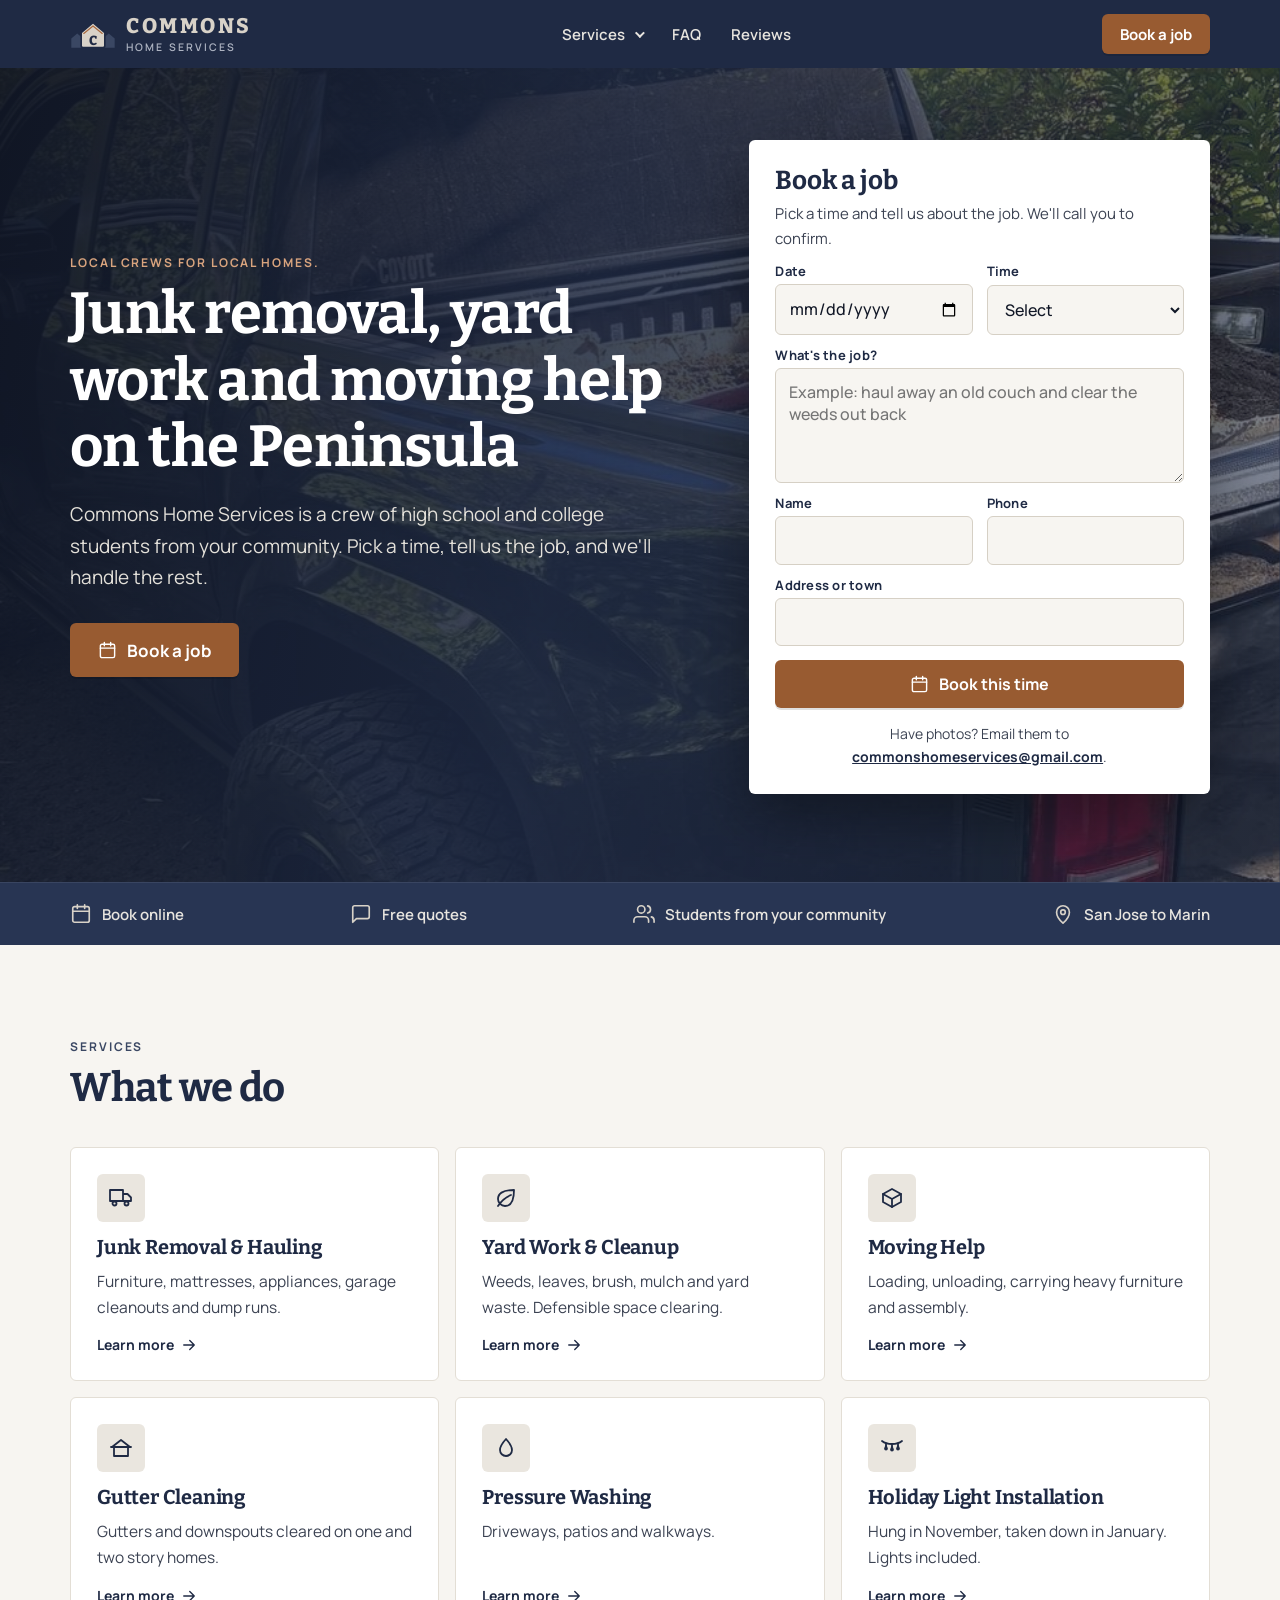
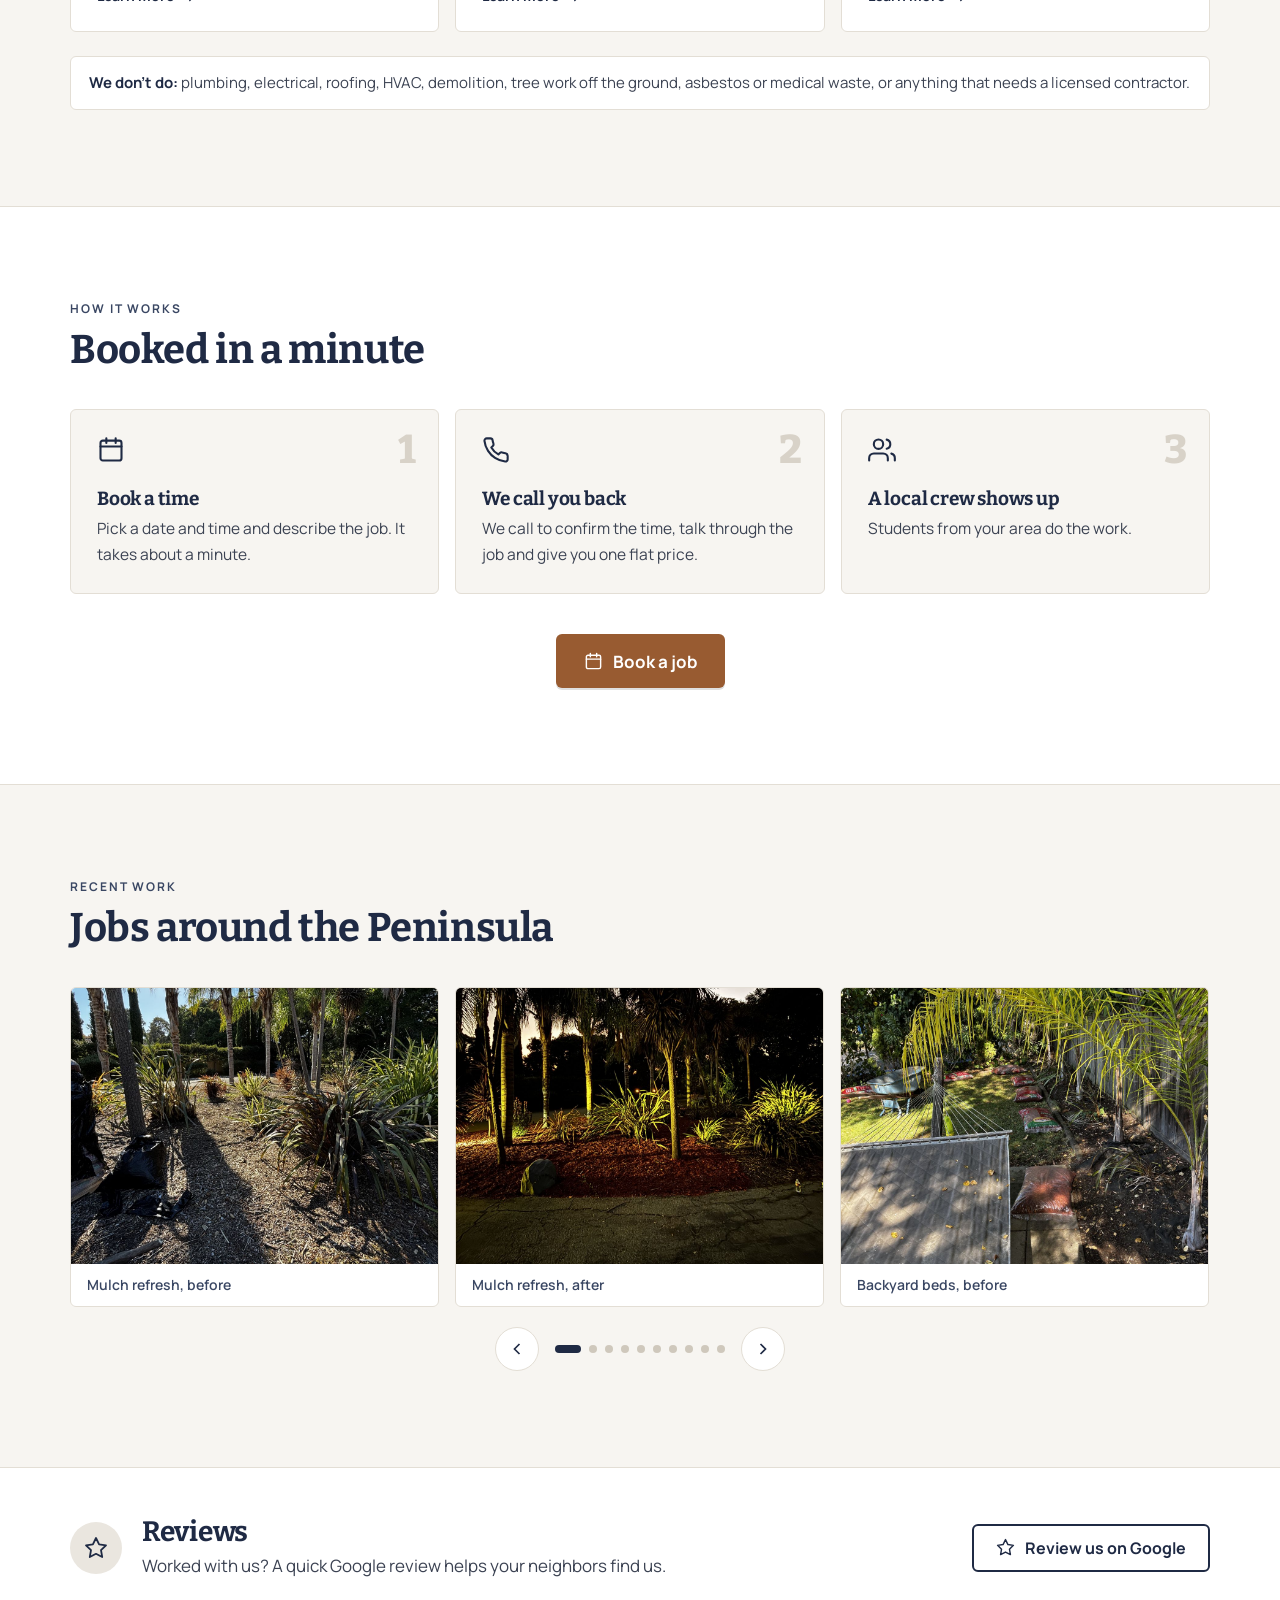
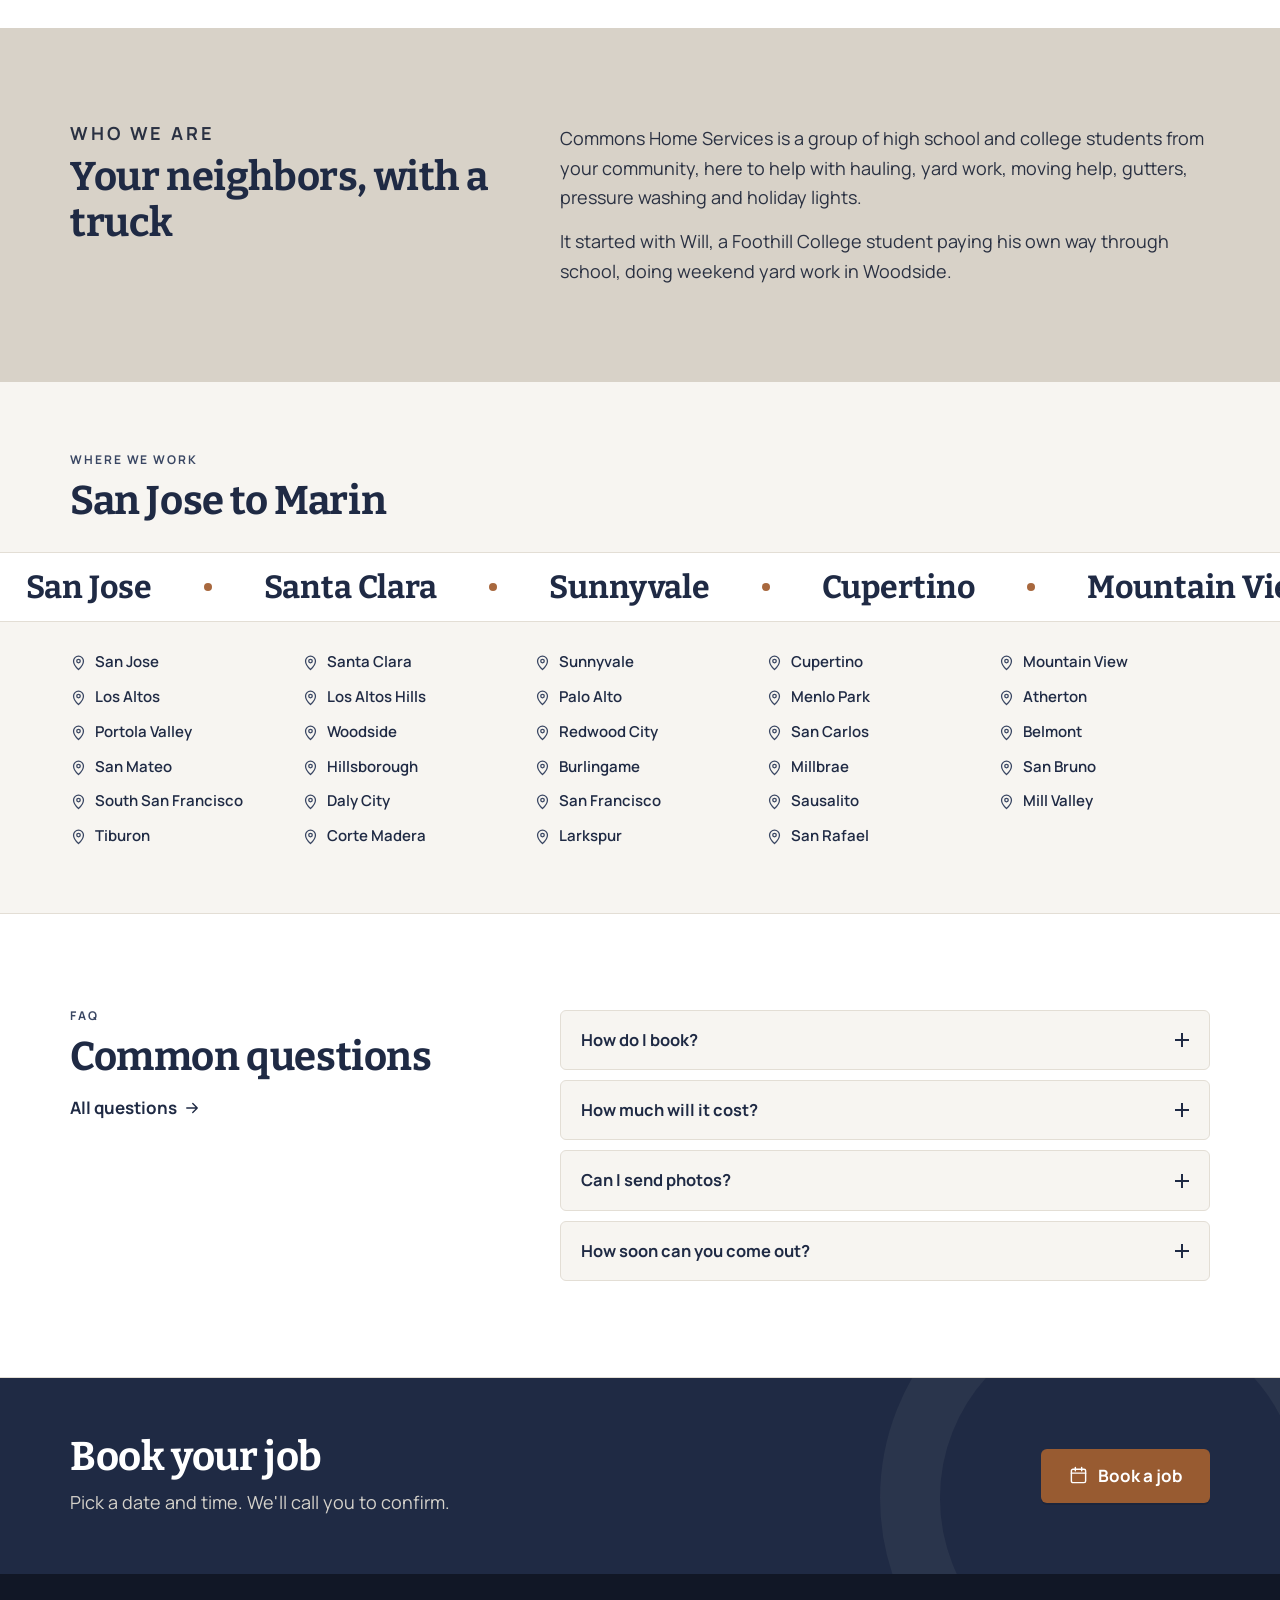
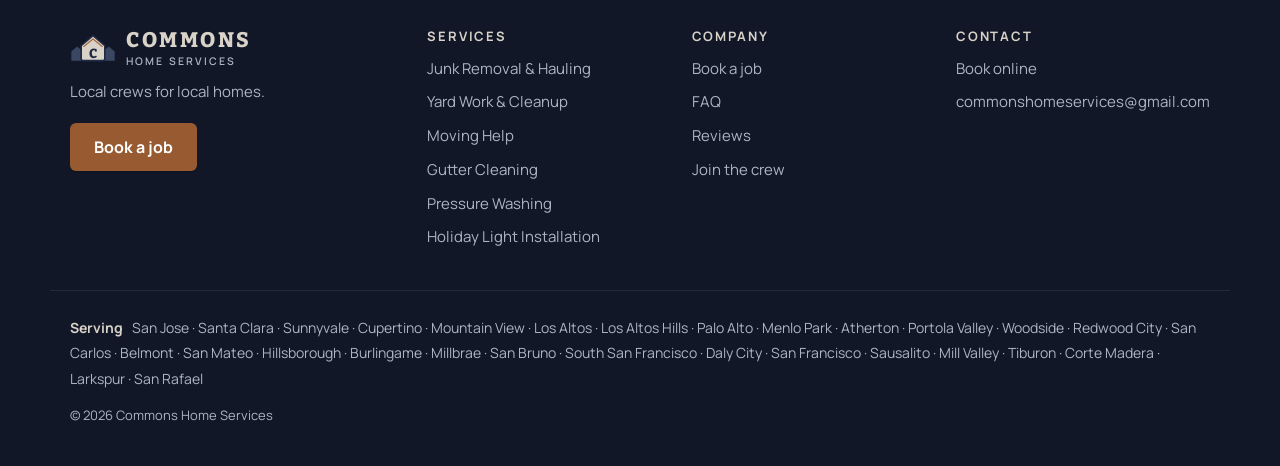
==== index.html @ 6ee78468 "Bookings record where the customer came from; ?src= remembered 30 days The Nextdoor ad links to ?src" ====
<!doctype html>
<html lang="en">
<head>
<meta charset="utf-8">
<meta name="viewport" content="width=device-width, initial-scale=1">
<title>Commons Home Services | Junk Removal, Yard Work &amp; Moving Help on the Peninsula</title>
<meta name="description" content="Book junk removal, hauling, yard cleanup, moving help, gutter cleaning, pressure washing and holiday lights from San Jose to Marin. Local student crews. Free quotes.">
<link rel="canonical" href="https://commonshomeservices.com/">
<link rel="icon" href="favicon.svg" type="image/svg+xml">
<meta property="og:type" content="website">
<meta property="og:title" content="Commons Home Services | Junk Removal, Yard Work &amp; Moving Help on the Peninsula">
<meta property="og:description" content="Book junk removal, hauling, yard cleanup, moving help, gutter cleaning, pressure washing and holiday lights from San Jose to Marin. Local student crews. Free quotes.">
<meta property="og:image" content="https://commonshomeservices.com/img/og.jpg">
<meta property="og:url" content="https://commonshomeservices.com/">
<meta name="theme-color" content="#1F2A44">
<link rel="preconnect" href="https://fonts.googleapis.com">
<link rel="preconnect" href="https://fonts.gstatic.com" crossorigin>
<link rel="stylesheet" href="https://fonts.googleapis.com/css2?family=Bitter:wght@700;800&family=Manrope:wght@400;500;600;700&display=swap">
<link rel="stylesheet" href="styles.css?v=645c456b">
<script>document.documentElement.classList.add('js');window.COMMONS={"web3forms_key": "7eeca234-f80f-404b-94c5-455190755da7", "booking_hours": [8, 18], "email": "commonshomeservices@gmail.com"};</script>
<script src="site.js?v=6d93ba79" defer></script>
<script type="application/ld+json">{"@context": "https://schema.org", "@type": "HomeAndConstructionBusiness", "name": "Commons Home Services", "slogan": "Local crews for local homes.", "url": "https://commonshomeservices.com/", "image": "https://commonshomeservices.com/img/og.jpg", "email": "commonshomeservices@gmail.com", "areaServed": ["San Jose, CA", "Santa Clara, CA", "Sunnyvale, CA", "Cupertino, CA", "Mountain View, CA", "Los Altos, CA", "Los Altos Hills, CA", "Palo Alto, CA", "Menlo Park, CA", "Atherton, CA", "Portola Valley, CA", "Woodside, CA", "Redwood City, CA", "San Carlos, CA", "Belmont, CA", "San Mateo, CA", "Hillsborough, CA", "Burlingame, CA", "Millbrae, CA", "San Bruno, CA", "South San Francisco, CA", "Daly City, CA", "San Francisco, CA", "Sausalito, CA", "Mill Valley, CA", "Tiburon, CA", "Corte Madera, CA", "Larkspur, CA", "San Rafael, CA"], "hasOfferCatalog": {"@type": "OfferCatalog", "name": "Services", "itemListElement": [{"@type": "Offer", "itemOffered": {"@type": "Service", "name": "Junk Removal & Hauling", "url": "https://commonshomeservices.com/junk-removal.html"}}, {"@type": "Offer", "itemOffered": {"@type": "Service", "name": "Yard Work & Cleanup", "url": "https://commonshomeservices.com/yard-work.html"}}, {"@type": "Offer", "itemOffered": {"@type": "Service", "name": "Moving Help", "url": "https://commonshomeservices.com/moving-help.html"}}, {"@type": "Offer", "itemOffered": {"@type": "Service", "name": "Gutter Cleaning", "url": "https://commonshomeservices.com/gutter-cleaning.html"}}, {"@type": "Offer", "itemOffered": {"@type": "Service", "name": "Pressure Washing", "url": "https://commonshomeservices.com/pressure-washing.html"}}, {"@type": "Offer", "itemOffered": {"@type": "Service", "name": "Holiday Light Installation", "url": "https://commonshomeservices.com/holiday-lights.html"}}]}}</script>
</head>
<body>
<a class="skip" href="#main">Skip to content</a>
<header class="site-header">
  <div class="wrap bar">
    <a class="brand" href="index.html" aria-label="Commons Home Services, home"><svg class="logo-mark" viewBox="0 0 140 100" aria-hidden="true"><path d="M4 90 L4 62 L22 47 L40 62 L40 90 Z M100 90 L100 62 L118 47 L136 62 L136 90 Z" fill="#3A4763"/><path d="M34 44 L70 14 L106 44 L106 84 Q106 90 100 90 L40 90 Q34 90 34 84 Z" fill="#D8D2C8" stroke="#1F2A44" stroke-width="5" stroke-linejoin="round"/><path d="M42 47 L70 24 L98 47" fill="none" stroke="#A8683E" stroke-width="3.5" stroke-linejoin="round" stroke-linecap="round"/><text x="70" y="83" text-anchor="middle" font-family="Bitter,Georgia,serif" font-weight="800" font-size="40" fill="#1F2A44">C</text></svg><span class="brand-text"><b>COMMONS</b><small>Home Services</small></span></a>
    <nav class="nav" id="nav" aria-label="Main">
      <div class="nav-drop">
        <button class="nav-link" aria-expanded="false" aria-controls="svc-menu">Services <span class="caret"></span></button>
        <div class="drop-menu" id="svc-menu"><a href="junk-removal.html"><svg class="ico" viewBox="0 0 24 24" fill="none" stroke="currentColor" stroke-width="1.8" stroke-linecap="round" stroke-linejoin="round" aria-hidden="true"><path d="M1 4h13v11H1zM14 8h4.5L22 11.5V15h-8z"/><circle cx="5.5" cy="17.5" r="2"/><circle cx="17.5" cy="17.5" r="2"/></svg>Junk Removal &amp; Hauling</a><a href="yard-work.html"><svg class="ico" viewBox="0 0 24 24" fill="none" stroke="currentColor" stroke-width="1.8" stroke-linecap="round" stroke-linejoin="round" aria-hidden="true"><path d="M11 20A7 7 0 0 1 4 13c0-5 4-9 16-9 0 12-4 16-9 16z"/><path d="M4 20c4-6 8-9 13-11"/></svg>Yard Work &amp; Cleanup</a><a href="moving-help.html"><svg class="ico" viewBox="0 0 24 24" fill="none" stroke="currentColor" stroke-width="1.8" stroke-linecap="round" stroke-linejoin="round" aria-hidden="true"><path d="M21 8 12 3 3 8v8l9 5 9-5z"/><path d="m3 8 9 5 9-5M12 13v8"/></svg>Moving Help</a><a href="gutter-cleaning.html"><svg class="ico" viewBox="0 0 24 24" fill="none" stroke="currentColor" stroke-width="1.8" stroke-linecap="round" stroke-linejoin="round" aria-hidden="true"><path d="M3 11 12 4l9 7"/><path d="M5 10v10h14V10"/><path d="M2 11h20"/></svg>Gutter Cleaning</a><a href="pressure-washing.html"><svg class="ico" viewBox="0 0 24 24" fill="none" stroke="currentColor" stroke-width="1.8" stroke-linecap="round" stroke-linejoin="round" aria-hidden="true"><path d="M12 3s6 6.5 6 11a6 6 0 0 1-12 0c0-4.5 6-11 6-11z"/></svg>Pressure Washing</a><a href="holiday-lights.html"><svg class="ico" viewBox="0 0 24 24" fill="none" stroke="currentColor" stroke-width="1.8" stroke-linecap="round" stroke-linejoin="round" aria-hidden="true"><path d="M2 5c5 4 15 4 20 0"/><path d="M6 7.5v2.5M12 8.5v2.5M18 7.5v2.5"/><path d="M5 12.5a1 1 0 0 0 2 0l-1-2.5zM11 13.5a1 1 0 0 0 2 0l-1-2.5zM17 12.5a1 1 0 0 0 2 0l-1-2.5z"/></svg>Holiday Light Installation</a></div>
      </div>
      <a class="nav-link" href="faq.html">FAQ</a>
      <a class="nav-link" href="#reviews">Reviews</a>
    </nav>
    <div class="bar-actions">
      <a class="btn btn-primary btn-sm" href="#book">Book a job</a>
      <button class="menu-btn" aria-label="Menu" aria-expanded="false" aria-controls="nav"><svg class="ico" viewBox="0 0 24 24" fill="none" stroke="currentColor" stroke-width="1.8" stroke-linecap="round" stroke-linejoin="round" aria-hidden="true"><path d="M3 6h18M3 12h18M3 18h18"/></svg></button>
    </div>
  </div>
</header>
<main id="main">

<section class="hero">
  <div class="hero-bg" aria-hidden="true"><img src="img/truck-hauling.jpg" alt="" class="on"><img src="img/yard-after-2.jpg" alt="" class=""><img src="img/furniture-pickup.jpg" alt="" class=""></div>
  <div class="wrap hero-grid">
    <div class="hero-copy">
      <p class="eyebrow">Local crews for local homes.</p>
      <h1>Junk removal, yard work and moving help on the Peninsula</h1>
      <p class="lede">Commons Home Services is a crew of high school and college students from your community. Pick a time, tell us the job, and we'll handle the rest.</p>
      <div class="hero-actions">
        <a class="btn btn-primary btn-lg" href="#book"><svg class="ico" viewBox="0 0 24 24" fill="none" stroke="currentColor" stroke-width="1.8" stroke-linecap="round" stroke-linejoin="round" aria-hidden="true"><rect x="3" y="4" width="18" height="17" rx="2"/><path d="M3 9h18M8 2v4M16 2v4"/></svg>Book a job</a>
      </div>
    </div>
    <div class="hero-form" id="book"><form class="form-card book-form" novalidate>
  <div class="form-head"><h2>Book a job</h2><p>Pick a time and tell us about the job. We'll call you to confirm.</p></div>
  <input type="hidden" name="service" value="">
  <input type="checkbox" name="botcheck" class="hp" tabindex="-1" autocomplete="off" aria-hidden="true">
  <div class="row two">
    <label><span>Date</span><input type="date" name="date" required></label>
    <label><span>Time</span><select name="time" required><option value="">Select</option></select></label>
  </div>
  <label><span>What's the job?</span><textarea name="job" rows="4" required placeholder="Example: haul away an old couch and clear the weeds out back"></textarea></label>
  <div class="row two">
    <label><span>Name</span><input name="name" autocomplete="name" required></label>
    <label><span>Phone</span><input type="tel" name="phone" autocomplete="tel" inputmode="tel" required></label>
  </div>
  <label><span>Address or town</span><input name="address" autocomplete="street-address" required></label>
  <button class="btn btn-primary btn-block" type="submit"><svg class="ico" viewBox="0 0 24 24" fill="none" stroke="currentColor" stroke-width="1.8" stroke-linecap="round" stroke-linejoin="round" aria-hidden="true"><rect x="3" y="4" width="18" height="17" rx="2"/><path d="M3 9h18M8 2v4M16 2v4"/></svg>Book this time</button>
  <p class="form-note">Have photos? Email them to <a href="mailto:commonshomeservices@gmail.com">commonshomeservices@gmail.com</a>.</p>
  <div class="form-status" role="status" aria-live="polite"></div>
</form></div>
  </div>
</section>
<section class="trust"><ul class="wrap trust-list"><li><svg class="ico" viewBox="0 0 24 24" fill="none" stroke="currentColor" stroke-width="1.8" stroke-linecap="round" stroke-linejoin="round" aria-hidden="true"><rect x="3" y="4" width="18" height="17" rx="2"/><path d="M3 9h18M8 2v4M16 2v4"/></svg><span>Book online</span></li><li><svg class="ico" viewBox="0 0 24 24" fill="none" stroke="currentColor" stroke-width="1.8" stroke-linecap="round" stroke-linejoin="round" aria-hidden="true"><path d="M21 15a2 2 0 0 1-2 2H7l-4 4V5a2 2 0 0 1 2-2h14a2 2 0 0 1 2 2z"/></svg><span>Free quotes</span></li><li><svg class="ico" viewBox="0 0 24 24" fill="none" stroke="currentColor" stroke-width="1.8" stroke-linecap="round" stroke-linejoin="round" aria-hidden="true"><path d="M17 21v-2a4 4 0 0 0-4-4H5a4 4 0 0 0-4 4v2"/><circle cx="9" cy="7" r="4"/><path d="M23 21v-2a4 4 0 0 0-3-3.9M16 3.1a4 4 0 0 1 0 7.8"/></svg><span>Students from your community</span></li><li><svg class="ico" viewBox="0 0 24 24" fill="none" stroke="currentColor" stroke-width="1.8" stroke-linecap="round" stroke-linejoin="round" aria-hidden="true"><path d="M12 22s7-6.2 7-12a7 7 0 0 0-14 0c0 5.8 7 12 7 12z"/><circle cx="12" cy="10" r="2.5"/></svg><span>San Jose to Marin</span></li></ul></section>

<section class="sec">
  <div class="wrap">
    <div class="sec-head reveal"><p class="eyebrow">Services</p><h2>What we do</h2></div>
    <div class="svc-grid"><a class="svc-card reveal" href="junk-removal.html">
      <span class="svc-ico"><svg class="ico" viewBox="0 0 24 24" fill="none" stroke="currentColor" stroke-width="1.8" stroke-linecap="round" stroke-linejoin="round" aria-hidden="true"><path d="M1 4h13v11H1zM14 8h4.5L22 11.5V15h-8z"/><circle cx="5.5" cy="17.5" r="2"/><circle cx="17.5" cy="17.5" r="2"/></svg></span><h3>Junk Removal &amp; Hauling</h3><p>Furniture, mattresses, appliances, garage cleanouts and dump runs.</p>
      <span class="more">Learn more <svg class="arr" viewBox="0 0 24 24" fill="none" stroke="currentColor" stroke-width="1.8" stroke-linecap="round" stroke-linejoin="round" aria-hidden="true"><path d="M5 12h14M13 6l6 6-6 6"/></svg></span></a><a class="svc-card reveal" href="yard-work.html">
      <span class="svc-ico"><svg class="ico" viewBox="0 0 24 24" fill="none" stroke="currentColor" stroke-width="1.8" stroke-linecap="round" stroke-linejoin="round" aria-hidden="true"><path d="M11 20A7 7 0 0 1 4 13c0-5 4-9 16-9 0 12-4 16-9 16z"/><path d="M4 20c4-6 8-9 13-11"/></svg></span><h3>Yard Work &amp; Cleanup</h3><p>Weeds, leaves, brush, mulch and yard waste. Defensible space clearing.</p>
      <span class="more">Learn more <svg class="arr" viewBox="0 0 24 24" fill="none" stroke="currentColor" stroke-width="1.8" stroke-linecap="round" stroke-linejoin="round" aria-hidden="true"><path d="M5 12h14M13 6l6 6-6 6"/></svg></span></a><a class="svc-card reveal" href="moving-help.html">
      <span class="svc-ico"><svg class="ico" viewBox="0 0 24 24" fill="none" stroke="currentColor" stroke-width="1.8" stroke-linecap="round" stroke-linejoin="round" aria-hidden="true"><path d="M21 8 12 3 3 8v8l9 5 9-5z"/><path d="m3 8 9 5 9-5M12 13v8"/></svg></span><h3>Moving Help</h3><p>Loading, unloading, carrying heavy furniture and assembly.</p>
      <span class="more">Learn more <svg class="arr" viewBox="0 0 24 24" fill="none" stroke="currentColor" stroke-width="1.8" stroke-linecap="round" stroke-linejoin="round" aria-hidden="true"><path d="M5 12h14M13 6l6 6-6 6"/></svg></span></a><a class="svc-card reveal" href="gutter-cleaning.html">
      <span class="svc-ico"><svg class="ico" viewBox="0 0 24 24" fill="none" stroke="currentColor" stroke-width="1.8" stroke-linecap="round" stroke-linejoin="round" aria-hidden="true"><path d="M3 11 12 4l9 7"/><path d="M5 10v10h14V10"/><path d="M2 11h20"/></svg></span><h3>Gutter Cleaning</h3><p>Gutters and downspouts cleared on one and two story homes.</p>
      <span class="more">Learn more <svg class="arr" viewBox="0 0 24 24" fill="none" stroke="currentColor" stroke-width="1.8" stroke-linecap="round" stroke-linejoin="round" aria-hidden="true"><path d="M5 12h14M13 6l6 6-6 6"/></svg></span></a><a class="svc-card reveal" href="pressure-washing.html">
      <span class="svc-ico"><svg class="ico" viewBox="0 0 24 24" fill="none" stroke="currentColor" stroke-width="1.8" stroke-linecap="round" stroke-linejoin="round" aria-hidden="true"><path d="M12 3s6 6.5 6 11a6 6 0 0 1-12 0c0-4.5 6-11 6-11z"/></svg></span><h3>Pressure Washing</h3><p>Driveways, patios and walkways.</p>
      <span class="more">Learn more <svg class="arr" viewBox="0 0 24 24" fill="none" stroke="currentColor" stroke-width="1.8" stroke-linecap="round" stroke-linejoin="round" aria-hidden="true"><path d="M5 12h14M13 6l6 6-6 6"/></svg></span></a><a class="svc-card reveal" href="holiday-lights.html">
      <span class="svc-ico"><svg class="ico" viewBox="0 0 24 24" fill="none" stroke="currentColor" stroke-width="1.8" stroke-linecap="round" stroke-linejoin="round" aria-hidden="true"><path d="M2 5c5 4 15 4 20 0"/><path d="M6 7.5v2.5M12 8.5v2.5M18 7.5v2.5"/><path d="M5 12.5a1 1 0 0 0 2 0l-1-2.5zM11 13.5a1 1 0 0 0 2 0l-1-2.5zM17 12.5a1 1 0 0 0 2 0l-1-2.5z"/></svg></span><h3>Holiday Light Installation</h3><p>Hung in November, taken down in January. Lights included.</p>
      <span class="more">Learn more <svg class="arr" viewBox="0 0 24 24" fill="none" stroke="currentColor" stroke-width="1.8" stroke-linecap="round" stroke-linejoin="round" aria-hidden="true"><path d="M5 12h14M13 6l6 6-6 6"/></svg></span></a></div>
    <p class="dont-line reveal"><strong>We don't do:</strong> plumbing, electrical, roofing, HVAC, demolition, tree work off the ground, asbestos or medical waste, or anything that needs a licensed contractor.</p>
  </div>
</section>

<section class="sec sec-alt">
  <div class="wrap">
    <div class="sec-head reveal"><p class="eyebrow">How it works</p><h2>Booked in a minute</h2></div>
    <ol class="steps"><li class="reveal"><svg class="ico" viewBox="0 0 24 24" fill="none" stroke="currentColor" stroke-width="1.8" stroke-linecap="round" stroke-linejoin="round" aria-hidden="true"><rect x="3" y="4" width="18" height="17" rx="2"/><path d="M3 9h18M8 2v4M16 2v4"/></svg><span class="step-n">1</span><h3>Book a time</h3><p>Pick a date and time and describe the job. It takes about a minute.</p></li><li class="reveal"><svg class="ico" viewBox="0 0 24 24" fill="none" stroke="currentColor" stroke-width="1.8" stroke-linecap="round" stroke-linejoin="round" aria-hidden="true"><path d="M22 16.9v3a2 2 0 0 1-2.2 2 19.8 19.8 0 0 1-8.6-3.1 19.5 19.5 0 0 1-6-6A19.8 19.8 0 0 1 2.1 4.2 2 2 0 0 1 4.1 2h3a2 2 0 0 1 2 1.7c.1.9.4 1.8.7 2.7a2 2 0 0 1-.5 2.1L8 9.8a16 16 0 0 0 6 6l1.3-1.3a2 2 0 0 1 2.1-.4c.9.3 1.8.6 2.7.7a2 2 0 0 1 1.7 2z"/></svg><span class="step-n">2</span><h3>We call you back</h3><p>We call to confirm the time, talk through the job and give you one flat price.</p></li><li class="reveal"><svg class="ico" viewBox="0 0 24 24" fill="none" stroke="currentColor" stroke-width="1.8" stroke-linecap="round" stroke-linejoin="round" aria-hidden="true"><path d="M17 21v-2a4 4 0 0 0-4-4H5a4 4 0 0 0-4 4v2"/><circle cx="9" cy="7" r="4"/><path d="M23 21v-2a4 4 0 0 0-3-3.9M16 3.1a4 4 0 0 1 0 7.8"/></svg><span class="step-n">3</span><h3>A local crew shows up</h3><p>Students from your area do the work.</p></li></ol>
    <div class="center reveal"><a class="btn btn-primary btn-lg" href="#book"><svg class="ico" viewBox="0 0 24 24" fill="none" stroke="currentColor" stroke-width="1.8" stroke-linecap="round" stroke-linejoin="round" aria-hidden="true"><rect x="3" y="4" width="18" height="17" rx="2"/><path d="M3 9h18M8 2v4M16 2v4"/></svg>Book a job</a></div>
  </div>
</section>

<section class="sec">
  <div class="wrap">
    <div class="sec-head reveal"><p class="eyebrow">Recent work</p><h2>Jobs around the Peninsula</h2></div>
    <div class="carousel reveal" data-count="10" aria-roledescription="carousel" aria-label="Recent work">
  <div class="track" tabindex="0"><figure class="slide"><img src="img/mulch-front-before.jpg" alt="Palm tree beds covered in old, faded mulch" loading="lazy" width="1200" height="628"><figcaption>Mulch refresh, before</figcaption></figure><figure class="slide"><img src="img/mulch-front-dusk.jpg" alt="The same palm beds under fresh red mulch at dusk" loading="lazy" width="1200" height="628"><figcaption>Mulch refresh, after</figcaption></figure><figure class="slide"><img src="img/mulch-back-before.jpg" alt="Bare soil bed along a backyard fence with mulch bags laid out" loading="lazy" width="1200" height="628"><figcaption>Backyard beds, before</figcaption></figure><figure class="slide"><img src="img/mulch-back-after.jpg" alt="Backyard bed along the fence covered in fresh red mulch" loading="lazy" width="1200" height="628"><figcaption>Backyard beds, after</figcaption></figure><figure class="slide"><img src="img/mulch-back-finished.jpg" alt="Finished backyard with lawn, hammock and mulched beds" loading="lazy" width="1200" height="628"><figcaption>Backyard, finished</figcaption></figure><figure class="slide"><img src="img/yard-before.jpg" alt="Overgrown backyard with dry grass and brush" loading="lazy" width="1200" height="628"><figcaption>Yard cleanup, before</figcaption></figure><figure class="slide"><img src="img/yard-after.jpg" alt="Same backyard cleared to bare soil" loading="lazy" width="1200" height="628"><figcaption>Yard cleanup, after</figcaption></figure><figure class="slide"><img src="img/truck-hauling.jpg" alt="Pickup truck bed full of hauled dirt" loading="lazy" width="1200" height="628"><figcaption>A full load, hauled away</figcaption></figure><figure class="slide"><img src="img/yard-after-2.jpg" alt="Cleared yard under oak trees" loading="lazy" width="1200" height="628"><figcaption>Brush and weeds cleared</figcaption></figure><figure class="slide"><img src="img/furniture-pickup.jpg" alt="Wooden table and bench set out for pickup" loading="lazy" width="1200" height="628"><figcaption>Furniture pickup</figcaption></figure></div>
  <div class="car-ctrl">
    <button class="car-btn prev" aria-label="Previous photo"><svg viewBox="0 0 24 24" fill="none" stroke="currentColor" stroke-width="2" aria-hidden="true"><path d="M15 6l-6 6 6 6"/></svg></button>
    <div class="dots" aria-hidden="true"></div>
    <button class="car-btn next" aria-label="Next photo"><svg viewBox="0 0 24 24" fill="none" stroke="currentColor" stroke-width="2" aria-hidden="true"><path d="M9 6l6 6-6 6"/></svg></button>
  </div>
</div>
  </div>
</section>
<section class="reviews" id="reviews">
  <div class="wrap reviews-inner reveal">
    <div class="r-badge"><svg class="ico" viewBox="0 0 24 24" fill="none" stroke="currentColor" stroke-width="1.8" stroke-linecap="round" stroke-linejoin="round" aria-hidden="true"><path d="m12 2 3.1 6.3 6.9 1-5 4.9 1.2 6.8L12 17.8 5.8 21l1.2-6.8-5-4.9 6.9-1z"/></svg></div>
    <div><h2>Reviews</h2><p>Worked with us? A quick Google review helps your neighbors find us.</p></div>
    <a class="btn btn-outline" href="https://g.page/r/CZ6p-0AY-jDXEBM/review" target="_blank" rel="noopener"><svg class="ico" viewBox="0 0 24 24" fill="none" stroke="currentColor" stroke-width="1.8" stroke-linecap="round" stroke-linejoin="round" aria-hidden="true"><path d="m12 2 3.1 6.3 6.9 1-5 4.9 1.2 6.8L12 17.8 5.8 21l1.2-6.8-5-4.9 6.9-1z"/></svg>Review us on Google</a>
  </div>
</section>

<section class="sec about">
  <div class="wrap about-grid">
    <div class="reveal"><p class="eyebrow">Who we are</p><h2>Your neighbors, with a truck</h2></div>
    <div class="reveal">
      <p>Commons Home Services is a group of high school and college students from your community, here to help with hauling, yard work, moving help, gutters, pressure washing and holiday lights.</p>
      <p>It started with Will, a Foothill College student paying his own way through school, doing weekend yard work in Woodside.</p>
    </div>
  </div>
</section>

<section class="area">
  <div class="wrap sec-head reveal"><p class="eyebrow">Where we work</p><h2>San Jose to Marin</h2></div>
  <div class="marquee" aria-hidden="true"><div class="marquee-track"><span>San Jose</span><span>Santa Clara</span><span>Sunnyvale</span><span>Cupertino</span><span>Mountain View</span><span>Los Altos</span><span>Los Altos Hills</span><span>Palo Alto</span><span>Menlo Park</span><span>Atherton</span><span>Portola Valley</span><span>Woodside</span><span>Redwood City</span><span>San Carlos</span><span>Belmont</span><span>San Mateo</span><span>Hillsborough</span><span>Burlingame</span><span>Millbrae</span><span>San Bruno</span><span>South San Francisco</span><span>Daly City</span><span>San Francisco</span><span>Sausalito</span><span>Mill Valley</span><span>Tiburon</span><span>Corte Madera</span><span>Larkspur</span><span>San Rafael</span><span>San Jose</span><span>Santa Clara</span><span>Sunnyvale</span><span>Cupertino</span><span>Mountain View</span><span>Los Altos</span><span>Los Altos Hills</span><span>Palo Alto</span><span>Menlo Park</span><span>Atherton</span><span>Portola Valley</span><span>Woodside</span><span>Redwood City</span><span>San Carlos</span><span>Belmont</span><span>San Mateo</span><span>Hillsborough</span><span>Burlingame</span><span>Millbrae</span><span>San Bruno</span><span>South San Francisco</span><span>Daly City</span><span>San Francisco</span><span>Sausalito</span><span>Mill Valley</span><span>Tiburon</span><span>Corte Madera</span><span>Larkspur</span><span>San Rafael</span></div></div>
  <ul class="wrap town-list"><li><svg class="ico" viewBox="0 0 24 24" fill="none" stroke="currentColor" stroke-width="1.8" stroke-linecap="round" stroke-linejoin="round" aria-hidden="true"><path d="M12 22s7-6.2 7-12a7 7 0 0 0-14 0c0 5.8 7 12 7 12z"/><circle cx="12" cy="10" r="2.5"/></svg>San Jose</li><li><svg class="ico" viewBox="0 0 24 24" fill="none" stroke="currentColor" stroke-width="1.8" stroke-linecap="round" stroke-linejoin="round" aria-hidden="true"><path d="M12 22s7-6.2 7-12a7 7 0 0 0-14 0c0 5.8 7 12 7 12z"/><circle cx="12" cy="10" r="2.5"/></svg>Santa Clara</li><li><svg class="ico" viewBox="0 0 24 24" fill="none" stroke="currentColor" stroke-width="1.8" stroke-linecap="round" stroke-linejoin="round" aria-hidden="true"><path d="M12 22s7-6.2 7-12a7 7 0 0 0-14 0c0 5.8 7 12 7 12z"/><circle cx="12" cy="10" r="2.5"/></svg>Sunnyvale</li><li><svg class="ico" viewBox="0 0 24 24" fill="none" stroke="currentColor" stroke-width="1.8" stroke-linecap="round" stroke-linejoin="round" aria-hidden="true"><path d="M12 22s7-6.2 7-12a7 7 0 0 0-14 0c0 5.8 7 12 7 12z"/><circle cx="12" cy="10" r="2.5"/></svg>Cupertino</li><li><svg class="ico" viewBox="0 0 24 24" fill="none" stroke="currentColor" stroke-width="1.8" stroke-linecap="round" stroke-linejoin="round" aria-hidden="true"><path d="M12 22s7-6.2 7-12a7 7 0 0 0-14 0c0 5.8 7 12 7 12z"/><circle cx="12" cy="10" r="2.5"/></svg>Mountain View</li><li><svg class="ico" viewBox="0 0 24 24" fill="none" stroke="currentColor" stroke-width="1.8" stroke-linecap="round" stroke-linejoin="round" aria-hidden="true"><path d="M12 22s7-6.2 7-12a7 7 0 0 0-14 0c0 5.8 7 12 7 12z"/><circle cx="12" cy="10" r="2.5"/></svg>Los Altos</li><li><svg class="ico" viewBox="0 0 24 24" fill="none" stroke="currentColor" stroke-width="1.8" stroke-linecap="round" stroke-linejoin="round" aria-hidden="true"><path d="M12 22s7-6.2 7-12a7 7 0 0 0-14 0c0 5.8 7 12 7 12z"/><circle cx="12" cy="10" r="2.5"/></svg>Los Altos Hills</li><li><svg class="ico" viewBox="0 0 24 24" fill="none" stroke="currentColor" stroke-width="1.8" stroke-linecap="round" stroke-linejoin="round" aria-hidden="true"><path d="M12 22s7-6.2 7-12a7 7 0 0 0-14 0c0 5.8 7 12 7 12z"/><circle cx="12" cy="10" r="2.5"/></svg>Palo Alto</li><li><svg class="ico" viewBox="0 0 24 24" fill="none" stroke="currentColor" stroke-width="1.8" stroke-linecap="round" stroke-linejoin="round" aria-hidden="true"><path d="M12 22s7-6.2 7-12a7 7 0 0 0-14 0c0 5.8 7 12 7 12z"/><circle cx="12" cy="10" r="2.5"/></svg>Menlo Park</li><li><svg class="ico" viewBox="0 0 24 24" fill="none" stroke="currentColor" stroke-width="1.8" stroke-linecap="round" stroke-linejoin="round" aria-hidden="true"><path d="M12 22s7-6.2 7-12a7 7 0 0 0-14 0c0 5.8 7 12 7 12z"/><circle cx="12" cy="10" r="2.5"/></svg>Atherton</li><li><svg class="ico" viewBox="0 0 24 24" fill="none" stroke="currentColor" stroke-width="1.8" stroke-linecap="round" stroke-linejoin="round" aria-hidden="true"><path d="M12 22s7-6.2 7-12a7 7 0 0 0-14 0c0 5.8 7 12 7 12z"/><circle cx="12" cy="10" r="2.5"/></svg>Portola Valley</li><li><svg class="ico" viewBox="0 0 24 24" fill="none" stroke="currentColor" stroke-width="1.8" stroke-linecap="round" stroke-linejoin="round" aria-hidden="true"><path d="M12 22s7-6.2 7-12a7 7 0 0 0-14 0c0 5.8 7 12 7 12z"/><circle cx="12" cy="10" r="2.5"/></svg>Woodside</li><li><svg class="ico" viewBox="0 0 24 24" fill="none" stroke="currentColor" stroke-width="1.8" stroke-linecap="round" stroke-linejoin="round" aria-hidden="true"><path d="M12 22s7-6.2 7-12a7 7 0 0 0-14 0c0 5.8 7 12 7 12z"/><circle cx="12" cy="10" r="2.5"/></svg>Redwood City</li><li><svg class="ico" viewBox="0 0 24 24" fill="none" stroke="currentColor" stroke-width="1.8" stroke-linecap="round" stroke-linejoin="round" aria-hidden="true"><path d="M12 22s7-6.2 7-12a7 7 0 0 0-14 0c0 5.8 7 12 7 12z"/><circle cx="12" cy="10" r="2.5"/></svg>San Carlos</li><li><svg class="ico" viewBox="0 0 24 24" fill="none" stroke="currentColor" stroke-width="1.8" stroke-linecap="round" stroke-linejoin="round" aria-hidden="true"><path d="M12 22s7-6.2 7-12a7 7 0 0 0-14 0c0 5.8 7 12 7 12z"/><circle cx="12" cy="10" r="2.5"/></svg>Belmont</li><li><svg class="ico" viewBox="0 0 24 24" fill="none" stroke="currentColor" stroke-width="1.8" stroke-linecap="round" stroke-linejoin="round" aria-hidden="true"><path d="M12 22s7-6.2 7-12a7 7 0 0 0-14 0c0 5.8 7 12 7 12z"/><circle cx="12" cy="10" r="2.5"/></svg>San Mateo</li><li><svg class="ico" viewBox="0 0 24 24" fill="none" stroke="currentColor" stroke-width="1.8" stroke-linecap="round" stroke-linejoin="round" aria-hidden="true"><path d="M12 22s7-6.2 7-12a7 7 0 0 0-14 0c0 5.8 7 12 7 12z"/><circle cx="12" cy="10" r="2.5"/></svg>Hillsborough</li><li><svg class="ico" viewBox="0 0 24 24" fill="none" stroke="currentColor" stroke-width="1.8" stroke-linecap="round" stroke-linejoin="round" aria-hidden="true"><path d="M12 22s7-6.2 7-12a7 7 0 0 0-14 0c0 5.8 7 12 7 12z"/><circle cx="12" cy="10" r="2.5"/></svg>Burlingame</li><li><svg class="ico" viewBox="0 0 24 24" fill="none" stroke="currentColor" stroke-width="1.8" stroke-linecap="round" stroke-linejoin="round" aria-hidden="true"><path d="M12 22s7-6.2 7-12a7 7 0 0 0-14 0c0 5.8 7 12 7 12z"/><circle cx="12" cy="10" r="2.5"/></svg>Millbrae</li><li><svg class="ico" viewBox="0 0 24 24" fill="none" stroke="currentColor" stroke-width="1.8" stroke-linecap="round" stroke-linejoin="round" aria-hidden="true"><path d="M12 22s7-6.2 7-12a7 7 0 0 0-14 0c0 5.8 7 12 7 12z"/><circle cx="12" cy="10" r="2.5"/></svg>San Bruno</li><li><svg class="ico" viewBox="0 0 24 24" fill="none" stroke="currentColor" stroke-width="1.8" stroke-linecap="round" stroke-linejoin="round" aria-hidden="true"><path d="M12 22s7-6.2 7-12a7 7 0 0 0-14 0c0 5.8 7 12 7 12z"/><circle cx="12" cy="10" r="2.5"/></svg>South San Francisco</li><li><svg class="ico" viewBox="0 0 24 24" fill="none" stroke="currentColor" stroke-width="1.8" stroke-linecap="round" stroke-linejoin="round" aria-hidden="true"><path d="M12 22s7-6.2 7-12a7 7 0 0 0-14 0c0 5.8 7 12 7 12z"/><circle cx="12" cy="10" r="2.5"/></svg>Daly City</li><li><svg class="ico" viewBox="0 0 24 24" fill="none" stroke="currentColor" stroke-width="1.8" stroke-linecap="round" stroke-linejoin="round" aria-hidden="true"><path d="M12 22s7-6.2 7-12a7 7 0 0 0-14 0c0 5.8 7 12 7 12z"/><circle cx="12" cy="10" r="2.5"/></svg>San Francisco</li><li><svg class="ico" viewBox="0 0 24 24" fill="none" stroke="currentColor" stroke-width="1.8" stroke-linecap="round" stroke-linejoin="round" aria-hidden="true"><path d="M12 22s7-6.2 7-12a7 7 0 0 0-14 0c0 5.8 7 12 7 12z"/><circle cx="12" cy="10" r="2.5"/></svg>Sausalito</li><li><svg class="ico" viewBox="0 0 24 24" fill="none" stroke="currentColor" stroke-width="1.8" stroke-linecap="round" stroke-linejoin="round" aria-hidden="true"><path d="M12 22s7-6.2 7-12a7 7 0 0 0-14 0c0 5.8 7 12 7 12z"/><circle cx="12" cy="10" r="2.5"/></svg>Mill Valley</li><li><svg class="ico" viewBox="0 0 24 24" fill="none" stroke="currentColor" stroke-width="1.8" stroke-linecap="round" stroke-linejoin="round" aria-hidden="true"><path d="M12 22s7-6.2 7-12a7 7 0 0 0-14 0c0 5.8 7 12 7 12z"/><circle cx="12" cy="10" r="2.5"/></svg>Tiburon</li><li><svg class="ico" viewBox="0 0 24 24" fill="none" stroke="currentColor" stroke-width="1.8" stroke-linecap="round" stroke-linejoin="round" aria-hidden="true"><path d="M12 22s7-6.2 7-12a7 7 0 0 0-14 0c0 5.8 7 12 7 12z"/><circle cx="12" cy="10" r="2.5"/></svg>Corte Madera</li><li><svg class="ico" viewBox="0 0 24 24" fill="none" stroke="currentColor" stroke-width="1.8" stroke-linecap="round" stroke-linejoin="round" aria-hidden="true"><path d="M12 22s7-6.2 7-12a7 7 0 0 0-14 0c0 5.8 7 12 7 12z"/><circle cx="12" cy="10" r="2.5"/></svg>Larkspur</li><li><svg class="ico" viewBox="0 0 24 24" fill="none" stroke="currentColor" stroke-width="1.8" stroke-linecap="round" stroke-linejoin="round" aria-hidden="true"><path d="M12 22s7-6.2 7-12a7 7 0 0 0-14 0c0 5.8 7 12 7 12z"/><circle cx="12" cy="10" r="2.5"/></svg>San Rafael</li></ul>
</section>

<section class="sec sec-alt">
  <div class="wrap faq-wrap">
    <div class="sec-head reveal"><p class="eyebrow">FAQ</p><h2>Common questions</h2><a class="link-arrow" href="faq.html">All questions <svg class="arr" viewBox="0 0 24 24" fill="none" stroke="currentColor" stroke-width="1.8" stroke-linecap="round" stroke-linejoin="round" aria-hidden="true"><path d="M5 12h14M13 6l6 6-6 6"/></svg></a></div>
    <div class="faq"><details class="reveal"><summary>How do I book?<span class="plus"></span></summary><p>Pick a date and time on the booking form and tell us about the job. We&#x27;ll call you to confirm.</p></details><details class="reveal"><summary>How much will it cost?<span class="plus"></span></summary><p>Every job is different, so we quote each one. Book a time and we&#x27;ll call you with one flat price before any work starts.</p></details><details class="reveal"><summary>Can I send photos?<span class="plus"></span></summary><p>Yes. Email them to commonshomeservices@gmail.com. Photos help us plan the crew and the truck.</p></details><details class="reveal"><summary>How soon can you come out?<span class="plus"></span></summary><p>Pick the date and time that works for you on the booking form. We&#x27;ll call you to confirm.</p></details></div>
  </div>
</section>

<section class="cta-band">
  <div class="wrap cta-inner reveal">
    <div><h2>Book your job</h2><p>Pick a date and time. We'll call you to confirm.</p></div>
    <div class="cta-actions">
      <a class="btn btn-primary btn-lg" href="#book"><svg class="ico" viewBox="0 0 24 24" fill="none" stroke="currentColor" stroke-width="1.8" stroke-linecap="round" stroke-linejoin="round" aria-hidden="true"><rect x="3" y="4" width="18" height="17" rx="2"/><path d="M3 9h18M8 2v4M16 2v4"/></svg>Book a job</a>
    </div>
  </div>
</section>
</main>
<footer class="site-footer">
  <div class="wrap foot-grid">
    <div class="foot-brand">
      <a class="brand" href="index.html"><svg class="logo-mark" viewBox="0 0 140 100" aria-hidden="true"><path d="M4 90 L4 62 L22 47 L40 62 L40 90 Z M100 90 L100 62 L118 47 L136 62 L136 90 Z" fill="#3A4763"/><path d="M34 44 L70 14 L106 44 L106 84 Q106 90 100 90 L40 90 Q34 90 34 84 Z" fill="#D8D2C8" stroke="#1F2A44" stroke-width="5" stroke-linejoin="round"/><path d="M42 47 L70 24 L98 47" fill="none" stroke="#A8683E" stroke-width="3.5" stroke-linejoin="round" stroke-linecap="round"/><text x="70" y="83" text-anchor="middle" font-family="Bitter,Georgia,serif" font-weight="800" font-size="40" fill="#1F2A44">C</text></svg><span class="brand-text"><b>COMMONS</b><small>Home Services</small></span></a>
      <p>Local crews for local homes.</p>
      <a class="btn btn-primary" href="#book">Book a job</a>
    </div>
    <div><h3>Services</h3><ul><li><a href="junk-removal.html">Junk Removal &amp; Hauling</a></li><li><a href="yard-work.html">Yard Work &amp; Cleanup</a></li><li><a href="moving-help.html">Moving Help</a></li><li><a href="gutter-cleaning.html">Gutter Cleaning</a></li><li><a href="pressure-washing.html">Pressure Washing</a></li><li><a href="holiday-lights.html">Holiday Light Installation</a></li></ul></div>
    <div><h3>Company</h3><ul><li><a href="book.html">Book a job</a></li><li><a href="faq.html">FAQ</a></li><li><a href="#reviews">Reviews</a></li><li><a href="crew.html">Join the crew</a></li></ul></div>
    <div><h3>Contact</h3><ul><li><a href="#book">Book online</a></li><li><a href="mailto:commonshomeservices@gmail.com">commonshomeservices@gmail.com</a></li></ul></div>
  </div>
  <div class="wrap foot-towns"><span>Serving</span> San Jose · Santa Clara · Sunnyvale · Cupertino · Mountain View · Los Altos · Los Altos Hills · Palo Alto · Menlo Park · Atherton · Portola Valley · Woodside · Redwood City · San Carlos · Belmont · San Mateo · Hillsborough · Burlingame · Millbrae · San Bruno · South San Francisco · Daly City · San Francisco · Sausalito · Mill Valley · Tiburon · Corte Madera · Larkspur · San Rafael</div>
  <div class="wrap foot-legal">© 2026 Commons Home Services</div>
</footer>
<nav class="dock" aria-label="Book a job">
  <a class="btn btn-primary" href="#book"><svg class="ico" viewBox="0 0 24 24" fill="none" stroke="currentColor" stroke-width="1.8" stroke-linecap="round" stroke-linejoin="round" aria-hidden="true"><rect x="3" y="4" width="18" height="17" rx="2"/><path d="M3 9h18M8 2v4M16 2v4"/></svg>Book a job</a>
</nav>
</body>
</html>
---- styles.css ----
/* Commons Home Services. Brand: navy #1F2A44, stone #D8D2C8, copper #A8683E, ink #111726.
   Copper is reserved for the booking button; everything else stays navy/stone/neutral. */
:root{
  --navy:#1F2A44; --navy-2:#283553; --slate:#3A4763; --stone:#D8D2C8; --stone-2:#EAE6DF;
  --copper:#A8683E; --cta:#985B31; --cta-hover:#844D27; --ink:#111726; --body:#3B4252;
  --mist:#AEB4C2; --paper:#F7F5F1; --line:#E3DED5; --white:#fff;
  --serif:"Bitter",Georgia,serif; --sans:"Manrope",system-ui,-apple-system,"Segoe UI",sans-serif;
  --r:6px; --shadow:0 1px 2px rgba(17,23,38,.06),0 8px 24px rgba(17,23,38,.08);
  --ease:cubic-bezier(.2,.7,.2,1);
}
*{box-sizing:border-box}
html{scroll-behavior:smooth;scroll-padding-top:84px}
body{margin:0;background:var(--paper);color:var(--ink);font:400 17px/1.65 var(--sans);-webkit-font-smoothing:antialiased;text-rendering:optimizeLegibility}
img{max-width:100%;display:block}
a{color:inherit}
h1,h2,h3{font-family:var(--serif);font-weight:700;line-height:1.15;margin:0;letter-spacing:-.01em}
h2{font-size:clamp(28px,4vw,40px);color:var(--navy)}
h3{font-size:19px}
p{margin:0}
.wrap{max-width:1180px;margin:0 auto;padding:0 20px}
.skip{position:absolute;left:-999px;top:8px;background:var(--white);padding:8px 12px;z-index:100}
.skip:focus{left:8px}
:focus-visible{outline:3px solid var(--copper);outline-offset:2px}
.eyebrow{font:700 12px/1 var(--sans);letter-spacing:.16em;text-transform:uppercase;color:var(--slate);margin-bottom:12px}
.center{text-align:center;margin-top:40px}
.ico{width:22px;height:22px;flex:none}

/* ---------- buttons ---------- */
.btn{white-space:nowrap;display:inline-flex;align-items:center;justify-content:center;gap:10px;min-height:48px;padding:0 22px;border-radius:var(--r);
  font:700 16px/1 var(--sans);text-decoration:none;border:2px solid transparent;cursor:pointer;
  transition:background .2s var(--ease),transform .2s var(--ease),box-shadow .2s var(--ease),border-color .2s}
.btn .ico{width:19px;height:19px}
.btn-primary{background:var(--cta);color:var(--white);box-shadow:0 2px 0 rgba(0,0,0,.12)}
.btn-primary:hover{background:var(--cta-hover);transform:translateY(-1px);box-shadow:0 6px 16px rgba(152,91,49,.35)}
.btn-primary:active{transform:none}
.btn-ghost{color:var(--white);border-color:rgba(255,255,255,.55)}
.btn-ghost:hover{background:rgba(255,255,255,.1);border-color:var(--white)}
.btn-outline{color:var(--navy);border-color:var(--navy);background:transparent}
.btn-outline:hover{background:var(--navy);color:var(--white)}
.btn-quiet{background:var(--navy-2);color:var(--white)}
.btn-sm{min-height:40px;padding:0 16px;font-size:15px}
.btn-lg{min-height:54px;padding:0 26px;font-size:17px}
.btn-block{width:100%}

/* ---------- header ---------- */
.site-header{position:sticky;top:0;z-index:50;background:var(--navy);transition:box-shadow .3s}
.site-header.scrolled{box-shadow:0 6px 20px rgba(0,0,0,.25)}
.bar{display:flex;align-items:center;justify-content:space-between;height:68px;gap:16px}
.brand{display:flex;align-items:center;gap:10px;text-decoration:none;color:var(--stone)}
.logo-mark{width:46px;height:33px;flex:none}
.brand-text b{display:block;font:800 21px/1 var(--serif);letter-spacing:.12em}
.brand-text small{display:block;font:600 10.5px/1 var(--sans);letter-spacing:.2em;text-transform:uppercase;color:var(--mist);margin-top:5px}
.nav{display:none}
.bar-actions{display:flex;align-items:center;gap:10px}
.menu-btn{display:grid;place-items:center;width:42px;height:42px;border-radius:var(--r);border:1px solid rgba(255,255,255,.25);background:transparent;color:var(--white);cursor:pointer}
.nav.open{display:flex;flex-direction:column;position:absolute;top:68px;left:0;right:0;background:var(--navy);padding:8px 20px 20px;border-top:1px solid rgba(255,255,255,.1);box-shadow:0 12px 24px rgba(0,0,0,.3)}
.nav-link{display:flex;align-items:center;gap:8px;color:#E8E5DF;text-decoration:none;font:600 15px/1 var(--sans);padding:14px 4px;background:none;border:0;cursor:pointer;width:100%;text-align:left}
.nav-link:hover{color:var(--white)}
.caret{width:7px;height:7px;border-right:2px solid currentColor;border-bottom:2px solid currentColor;transform:rotate(45deg) translateY(-2px);margin-left:2px;transition:transform .2s}
.nav-drop{position:relative}
.drop-menu{display:none;padding:0 0 8px 8px}
.nav-drop.open .drop-menu{display:grid}
.nav-drop.open .caret{transform:rotate(-135deg) translateY(-1px)}
.drop-menu a{display:flex;align-items:center;gap:10px;color:#E8E5DF;text-decoration:none;font:500 15px/1.2 var(--sans);padding:10px 6px;border-radius:var(--r)}
.drop-menu a:hover{background:rgba(255,255,255,.08);color:var(--white)}
.drop-menu .ico{width:18px;height:18px;color:var(--stone)}

/* ---------- hero ---------- */
.hero{position:relative;color:var(--white);overflow:hidden;background:var(--navy)}
.hero-bg{position:absolute;inset:0}
.hero-bg img{position:absolute;inset:0;width:100%;height:100%;object-fit:cover;opacity:0;transform:scale(1.06);transition:opacity 1.4s ease}
.hero-bg img.on{opacity:1;animation:kb 9s linear forwards}
@keyframes kb{from{transform:scale(1.06)}to{transform:scale(1)}}
.hero::after{content:"";position:absolute;inset:0;background:linear-gradient(100deg,rgba(17,23,38,.94) 0%,rgba(31,42,68,.86) 45%,rgba(31,42,68,.55) 100%)}
.hero-grid{position:relative;z-index:1;display:grid;gap:36px;padding-top:48px;padding-bottom:56px}
.hero .eyebrow{color:#D9A47E}
.hero h1{font-size:clamp(36px,6vw,58px);color:var(--white);max-width:13em}
.hero .lede{font-size:19px;color:#E4E1DA;margin-top:18px;max-width:32em}
.hero-actions{display:flex;flex-wrap:wrap;gap:12px;margin-top:30px}

/* ---------- booking form ---------- */
.form-card{background:var(--white);color:var(--ink);border-radius:var(--r);padding:26px;box-shadow:0 24px 60px rgba(0,0,0,.35);display:grid;gap:14px}
.form-head h2{font-size:26px}
.form-head p{color:var(--body);font-size:15px;margin-top:6px}
.form-card label{display:grid;gap:6px}
.form-card label span{font:700 13px/1 var(--sans);color:var(--navy);letter-spacing:.02em}
.form-card input,.form-card select,.form-card textarea{width:100%;font:500 16px/1.4 var(--sans);color:var(--ink);background:var(--paper);border:1px solid #D6D0C5;border-radius:var(--r);padding:12px 13px;transition:border-color .2s,box-shadow .2s,background .2s}
.form-card textarea{resize:vertical;min-height:104px}
.form-card input:focus,.form-card select:focus,.form-card textarea:focus{outline:none;border-color:var(--navy);background:var(--white);box-shadow:0 0 0 3px rgba(31,42,68,.12)}
.form-card .invalid{border-color:#B3261E;background:#FFF7F6}
.row.two{display:grid;gap:14px;grid-template-columns:1fr 1fr}
.hp{position:absolute;left:-9999px;opacity:0}
.form-note{font-size:14px;color:var(--body);text-align:center}
.form-note a{color:var(--navy);font-weight:700}
.form-status:empty{display:none}
.form-status{border-radius:var(--r);padding:14px 16px;font-size:15px;line-height:1.5}
.form-status.ok{background:#EAF3EC;color:#1E4D2B;border:1px solid #BFD9C6}
.form-status.err{background:#FBEFEE;color:#7A1E17;border:1px solid #EBC3BF}
.form-status a{font-weight:700;color:inherit}
.form-card.sent > :not(.form-status):not(.form-head){display:none}
.form-card button[disabled]{opacity:.7;cursor:progress}

/* ---------- trust bar ---------- */
.trust{background:var(--navy-2);color:#E8E5DF;border-top:1px solid rgba(255,255,255,.08)}
.trust-list{list-style:none;margin:0 auto;display:grid;grid-template-columns:1fr 1fr;gap:14px 20px;padding-top:20px;padding-bottom:20px}
.trust-list li{display:flex;align-items:center;gap:10px;font:600 15px/1.3 var(--sans)}
.trust-list .ico{color:var(--stone)}

/* ---------- sections ---------- */
.sec{padding:72px 0}
.sec-alt{background:var(--white);border-top:1px solid var(--line);border-bottom:1px solid var(--line)}
.sec-head{margin-bottom:36px;display:flex;flex-direction:column}
.link-arrow{display:inline-flex;align-items:center;gap:6px;margin-top:14px;font-weight:700;color:var(--navy);text-decoration:none}
.link-arrow .arr,.more .arr{width:18px;height:18px;transition:transform .25s var(--ease)}
.link-arrow:hover .arr{transform:translateX(4px)}

/* services */
.svc-grid{display:grid;gap:16px}
.svc-card{position:relative;display:flex;flex-direction:column;gap:10px;background:var(--white);border:1px solid var(--line);border-radius:var(--r);padding:26px;text-decoration:none;transition:transform .3s var(--ease),box-shadow .3s var(--ease),border-color .3s}
.svc-card::before{content:"";position:absolute;left:0;top:0;bottom:0;width:3px;background:var(--navy);transform:scaleY(0);transform-origin:top;transition:transform .35s var(--ease);border-radius:var(--r) 0 0 var(--r)}
.svc-card:hover{transform:translateY(-4px);box-shadow:var(--shadow);border-color:#D3CCBF}
.svc-card:hover::before{transform:scaleY(1)}
.svc-ico{display:grid;place-items:center;width:48px;height:48px;border-radius:var(--r);background:var(--stone-2);color:var(--navy);margin-bottom:4px}
.svc-ico .ico{width:24px;height:24px}
.svc-card h3{color:var(--navy);font-size:20px}
.svc-card p{color:var(--body);font-size:15.5px;flex:1}
.more{display:inline-flex;align-items:center;gap:6px;font:700 14px/1 var(--sans);color:var(--navy);margin-top:6px}
.svc-card:hover .more .arr{transform:translateX(4px)}
.dont-line{margin-top:24px;font-size:15px;color:var(--body);padding:14px 18px;background:var(--white);border:1px solid var(--line);border-radius:var(--r)}
.dont-line strong{color:var(--navy)}

/* steps */
.steps{list-style:none;margin:0;padding:0;display:grid;gap:16px}
.steps li{position:relative;background:var(--paper);border:1px solid var(--line);border-radius:var(--r);padding:26px}
.steps .ico{width:28px;height:28px;color:var(--navy)}
.step-n{position:absolute;top:20px;right:22px;font:800 40px/1 var(--serif);color:var(--stone)}
.steps h3{color:var(--navy);margin:16px 0 6px}
.steps p{color:var(--body);font-size:15.5px}

/* carousel */
.carousel{position:relative}
.track{display:flex;gap:16px;overflow-x:auto;scroll-snap-type:x mandatory;scroll-behavior:smooth;scrollbar-width:none;-webkit-overflow-scrolling:touch;outline:none}
.track::-webkit-scrollbar{display:none}
.slide{flex:0 0 86%;margin:0;scroll-snap-align:start;background:var(--white);border:1px solid var(--line);border-radius:var(--r);overflow:hidden}
.slide img{width:100%;height:auto;aspect-ratio:4/3;object-fit:cover;transition:transform .8s var(--ease)}
.slide:hover img{transform:scale(1.03)}
.slide figcaption{padding:12px 16px;font:600 14px/1.3 var(--sans);color:var(--slate)}
.carousel.fits .car-ctrl{display:none}
.car-ctrl{display:flex;align-items:center;justify-content:center;gap:16px;margin-top:20px}
.car-btn{display:grid;place-items:center;width:44px;height:44px;border-radius:50%;border:1px solid var(--line);background:var(--white);color:var(--navy);cursor:pointer;transition:background .2s,color .2s}
.car-btn svg{width:20px;height:20px}
.car-btn:hover{background:var(--navy);color:var(--white)}
.dots{display:flex;gap:8px}
.dots button{width:8px;height:8px;border-radius:999px;border:0;padding:0;background:#CFC8BC;cursor:pointer;transition:width .3s var(--ease),background .3s}
.dots button.on{width:26px;background:var(--navy)}

/* about */
.about{background:var(--stone)}
.about-grid{display:grid;gap:20px}
.about p{font-size:18px;color:#2A3142}
.about p + p{margin-top:14px}

/* area */
.area{padding:72px 0 64px}
.area .sec-head{margin-bottom:28px}
.marquee{overflow:hidden;border-top:1px solid var(--line);border-bottom:1px solid var(--line);background:var(--white);padding:18px 0}
.marquee-track{display:flex;width:max-content;animation:marq 105s linear infinite}
.marquee:hover .marquee-track{animation-play-state:paused}
.marquee span{font:700 clamp(22px,3vw,32px)/1 var(--serif);color:var(--navy);padding:0 26px;white-space:nowrap;display:flex;align-items:center}
.marquee span::after{content:"";width:8px;height:8px;background:var(--copper);border-radius:50%;margin-left:52px}
@keyframes marq{to{transform:translateX(-50%)}}
.town-list{list-style:none;display:grid;grid-template-columns:1fr 1fr;gap:10px 20px;margin-top:28px}
.town-list li{display:flex;align-items:center;gap:8px;font-weight:600;font-size:15px;color:var(--navy)}
.town-list .ico{width:17px;height:17px;color:var(--slate)}

/* faq */
.faq{display:grid;gap:10px}
.faq details{background:var(--white);border:1px solid var(--line);border-radius:var(--r);overflow:hidden}
.sec-alt .faq details{background:var(--paper)}
.faq summary{list-style:none;cursor:pointer;display:flex;justify-content:space-between;align-items:center;gap:16px;padding:18px 20px;font:700 16.5px/1.35 var(--sans);color:var(--navy)}
.faq summary::-webkit-details-marker{display:none}
.plus{position:relative;width:14px;height:14px;flex:none}
.plus::before,.plus::after{content:"";position:absolute;left:0;top:6px;width:14px;height:2px;background:var(--navy);transition:transform .3s var(--ease)}
.plus::after{transform:rotate(90deg)}
details[open] .plus::after{transform:rotate(0)}
.faq details p{padding:0 20px 18px;color:var(--body)}
.faq-page{display:grid;gap:48px;max-width:860px}
.faq-group h2{font-size:26px;margin-bottom:16px}

/* cta band */
.cta-band{background:var(--navy);color:var(--white);padding:56px 0;position:relative;overflow:hidden}
.cta-band::before{content:"";position:absolute;right:-80px;top:-120px;width:360px;height:360px;border-radius:50%;border:60px solid rgba(216,210,200,.06)}
.cta-inner{position:relative;display:grid;gap:24px}
.cta-band h2{color:var(--white)}
.cta-band p{color:#D5D2CB;margin-top:8px;font-size:18px}
.cta-actions{display:flex;flex-direction:column;align-items:flex-start;gap:12px}

/* reviews */
.reviews{background:var(--white);border-top:1px solid var(--line);padding:48px 0}
.reviews-inner{display:grid;gap:20px;align-items:center}
.reviews h2{font-size:28px}
.reviews p{color:var(--body);margin-top:4px}
.r-badge{display:grid;place-items:center;width:52px;height:52px;border-radius:50%;background:var(--stone-2);color:var(--navy)}
.r-badge .ico{width:24px;height:24px}

/* page hero (service / book / faq) */
.page-hero{background:var(--navy);color:var(--white);padding:44px 0 56px}
.page-hero-grid{display:grid;gap:28px;align-items:center}
.page-hero h1{font-size:clamp(34px,5vw,52px);color:var(--white);max-width:14em}
.page-hero .lede{font-size:19px;color:#E4E1DA;margin-top:16px;max-width:34em}
.page-hero .lede a{color:var(--white)}
.crumbs{display:flex;flex-wrap:wrap;gap:8px;font:600 13px/1 var(--sans);color:var(--mist);margin-bottom:18px}
.crumbs a{color:var(--stone);text-decoration:none}
.crumbs a:hover{text-decoration:underline}
.page-hero-ico{display:none}
.big-ico{width:200px;height:200px;color:rgba(216,210,200,.22);stroke-width:1}
.season{display:inline-flex;align-items:center;gap:10px;margin-top:22px;background:rgba(168,104,62,.18);border:1px solid rgba(217,164,126,.45);color:#F1D7C3;padding:10px 14px;border-radius:var(--r);font-weight:600;font-size:15px}
.incl-grid{display:grid;gap:28px;align-items:start}
.checks{list-style:none;margin:20px 0 0;padding:0;display:grid;gap:12px}
.checks li{display:flex;align-items:center;gap:12px;font-weight:600;color:var(--ink)}
.checks .ico{width:22px;height:22px;padding:3px;border-radius:50%;background:var(--navy);color:var(--white);stroke-width:2.6}
.dont-box{background:var(--white);border:1px solid var(--line);border-radius:var(--r);padding:24px}
.dont-box h3{color:var(--navy);margin-bottom:14px}
.dont-box ul{list-style:none;margin:0;padding:0;display:grid;gap:10px}
.dont-box li{display:flex;align-items:center;gap:10px;color:var(--body)}
.dont-box .ico{width:18px;height:18px;color:#9A3B30}
.other-svc{padding-top:56px}
.other-svc h2{font-size:24px;margin-bottom:18px}
.other-grid{display:grid;grid-template-columns:1fr;gap:10px}
.other-grid a{display:flex;align-items:center;gap:12px;padding:16px 18px;background:var(--white);border:1px solid var(--line);border-radius:var(--r);text-decoration:none;font-weight:700;color:var(--navy);transition:border-color .2s,transform .25s var(--ease)}
.other-grid a:hover{border-color:var(--navy);transform:translateY(-2px)}

/* book page */
.book-hero{padding-bottom:72px}
.book-grid{display:grid;gap:32px;align-items:start}
.book-points{list-style:none;padding:0;margin:28px 0 0;display:grid;gap:16px}
.book-points li{display:flex;gap:12px;color:#E4E1DA}
.book-points .ico{color:var(--stone);margin-top:3px}
.book-points b{color:var(--white)}

/* footer */
.site-footer{background:var(--ink);color:var(--mist);padding:56px 0 110px;font-size:15px}
.foot-grid{display:grid;gap:32px}
.foot-brand p{margin:14px 0 18px;color:var(--mist)}
.site-footer h3{font:700 13px/1 var(--sans);letter-spacing:.14em;text-transform:uppercase;color:var(--stone);margin-bottom:14px}
.site-footer ul{list-style:none;margin:0;padding:0;display:grid;gap:9px}
.site-footer a{text-decoration:none}
.site-footer ul a:hover{color:var(--white)}
.foot-towns{margin-top:40px;padding-top:24px;border-top:1px solid rgba(255,255,255,.08);font-size:14px;line-height:1.8}
.foot-towns span{color:var(--stone);font-weight:700;margin-right:6px}
.foot-legal{margin-top:14px;font-size:13px}

@media (max-width:400px){
  .logo-mark{width:38px;height:27px}
  .brand-text b{font-size:17px}
  .brand-text small{font-size:9px;letter-spacing:.16em}
  .bar-actions .btn-sm{padding:0 12px;font-size:14px}
}

/* mobile dock */
.dock{position:fixed;left:0;right:0;bottom:0;z-index:60;display:grid;grid-template-columns:1fr;gap:10px;padding:10px 14px calc(10px + env(safe-area-inset-bottom));background:rgba(17,23,38,.97);backdrop-filter:blur(8px);transform:translateY(110%);transition:transform .35s var(--ease)}
.dock.show{transform:none}
.dock .btn{min-height:50px}

/* scroll reveal: only hides when JS is running, so the page is never blank without it */
.js .reveal{opacity:0;transform:translateY(22px);transition:opacity .7s var(--ease),transform .7s var(--ease)}
.js .reveal.in{opacity:1;transform:none}

@media (min-width:640px){
  .trust-list{grid-template-columns:repeat(4,auto);justify-content:space-between}
  .svc-grid{grid-template-columns:1fr 1fr}
  .steps{grid-template-columns:repeat(3,1fr)}
  .slide{flex-basis:calc(50% - 8px)}
  .town-list{grid-template-columns:repeat(3,1fr)}
  .other-grid{grid-template-columns:1fr 1fr}
  .reviews-inner{grid-template-columns:auto 1fr auto}
  .foot-grid{grid-template-columns:1.4fr 1fr 1fr 1fr}
  .cta-inner{grid-template-columns:1fr auto;align-items:center}
  .cta-actions{align-items:flex-end}
}
@media (min-width:980px){
  .nav{display:flex;align-items:center;gap:6px}
  .nav-link{width:auto;padding:10px 12px}
  .menu-btn{display:none}
  .drop-menu{position:absolute;top:calc(100% + 10px);left:0;min-width:280px;background:var(--white);border-radius:var(--r);box-shadow:var(--shadow);padding:8px;display:grid;opacity:0;visibility:hidden;transform:translateY(-6px);transition:opacity .2s,transform .2s var(--ease),visibility .2s}
  .nav-drop:hover .drop-menu,.nav-drop.open .drop-menu,.nav-drop:focus-within .drop-menu{opacity:1;visibility:visible;transform:none}
  .drop-menu a{color:var(--navy)}
  .drop-menu a:hover{background:var(--paper);color:var(--navy)}
  .drop-menu .ico{color:var(--slate)}
  .hero-grid{grid-template-columns:1.15fr .85fr;align-items:center;gap:56px;padding-top:72px;padding-bottom:88px}
  .svc-grid{grid-template-columns:repeat(3,1fr)}
  .slide{flex-basis:calc(33.333% - 11px)}
  .carousel[data-count="2"] .slide{flex-basis:calc(50% - 8px)}
  .about-grid{grid-template-columns:.8fr 1.2fr;gap:56px;align-items:start}
  .town-list{grid-template-columns:repeat(5,1fr)}
  .faq-wrap{display:grid;grid-template-columns:.8fr 1.2fr;gap:56px;align-items:start}
  .faq-wrap .sec-head{position:sticky;top:100px}
  .page-hero{padding:64px 0 76px}
  .page-hero-grid{grid-template-columns:1fr auto}
  .page-hero-ico{display:block}
  .incl-grid{grid-template-columns:1.2fr .8fr;gap:56px}
  .other-grid{grid-template-columns:repeat(5,1fr)}
  .other-grid a{flex-direction:column;align-items:flex-start;font-size:15px}
  .book-grid{grid-template-columns:.9fr 1.1fr;gap:56px}
  .sec{padding:96px 0}
  .dock{display:none}
  .site-footer{padding-bottom:40px}
}
@media (prefers-reduced-motion:reduce){
  html{scroll-behavior:auto}
  *,*::before,*::after{animation:none!important;transition:none!important}
  .js .reveal{opacity:1;transform:none}
  .marquee-track{flex-wrap:wrap;width:auto}
}
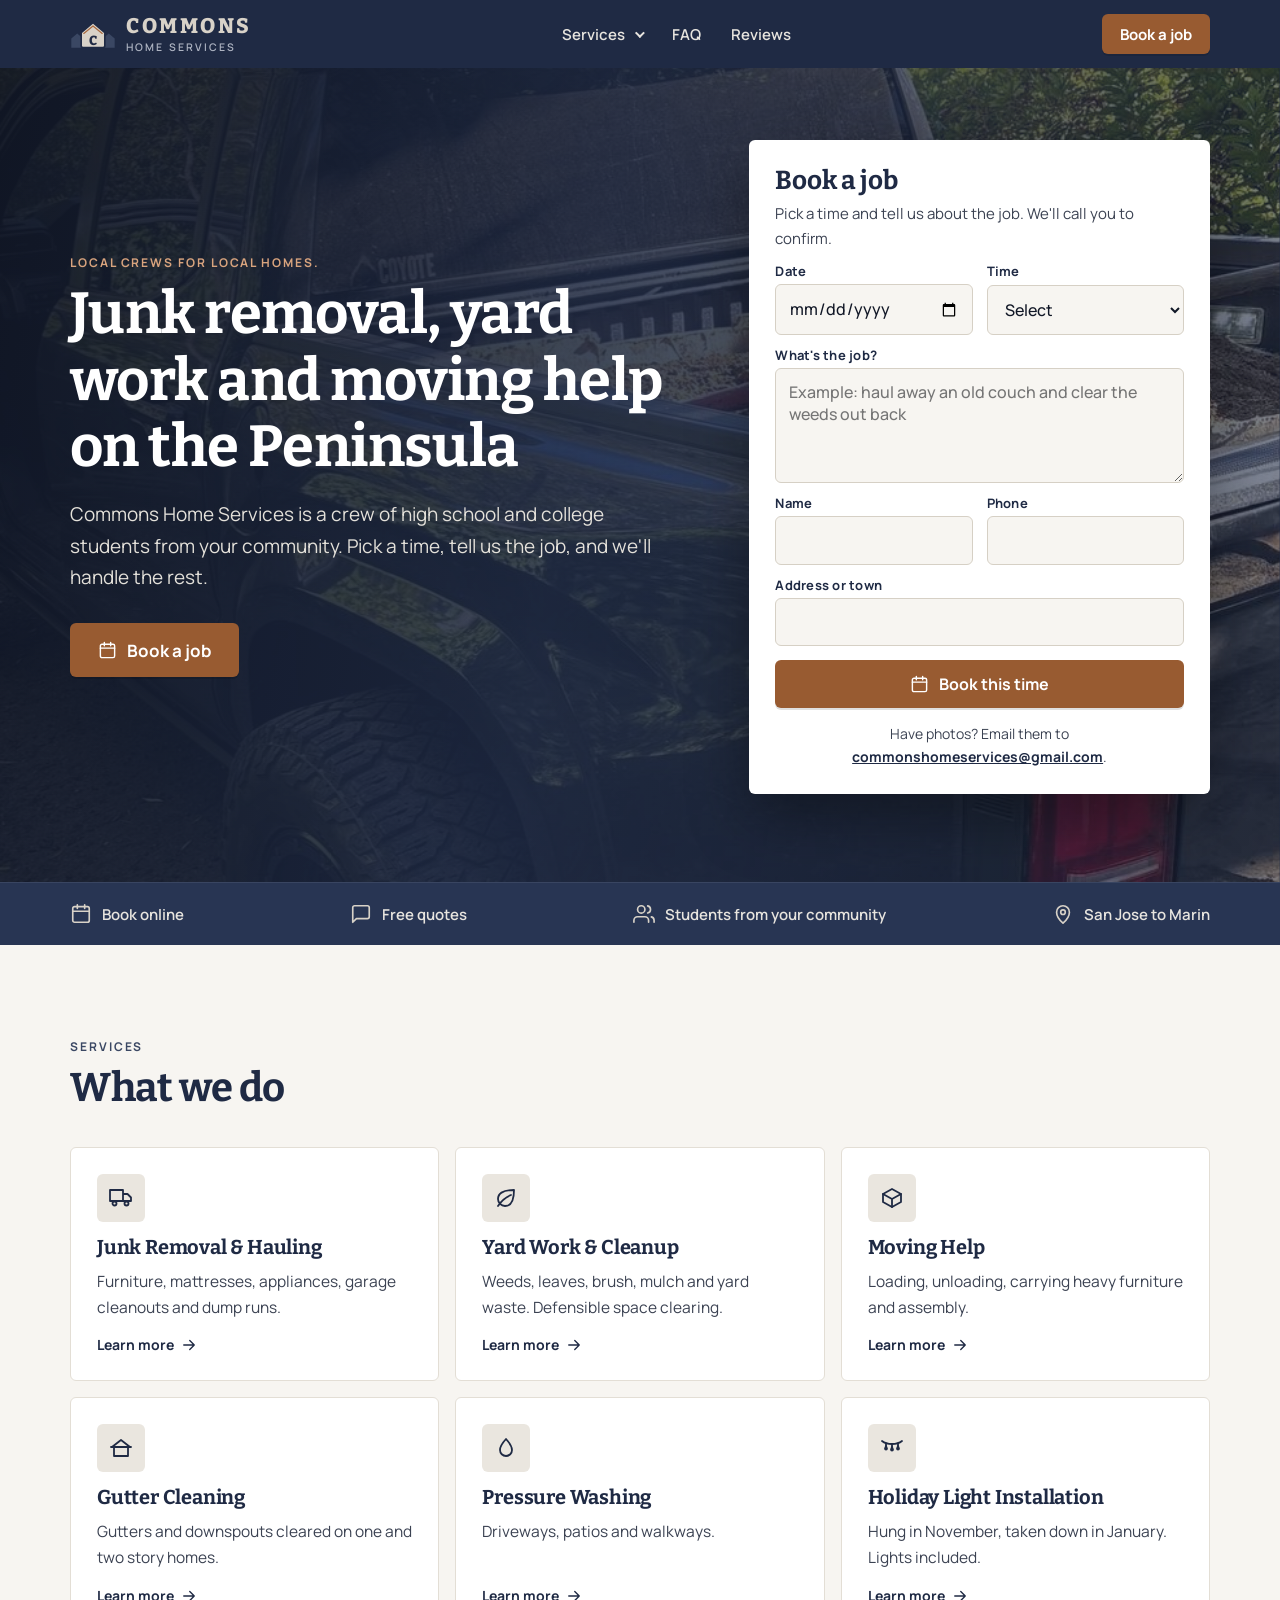
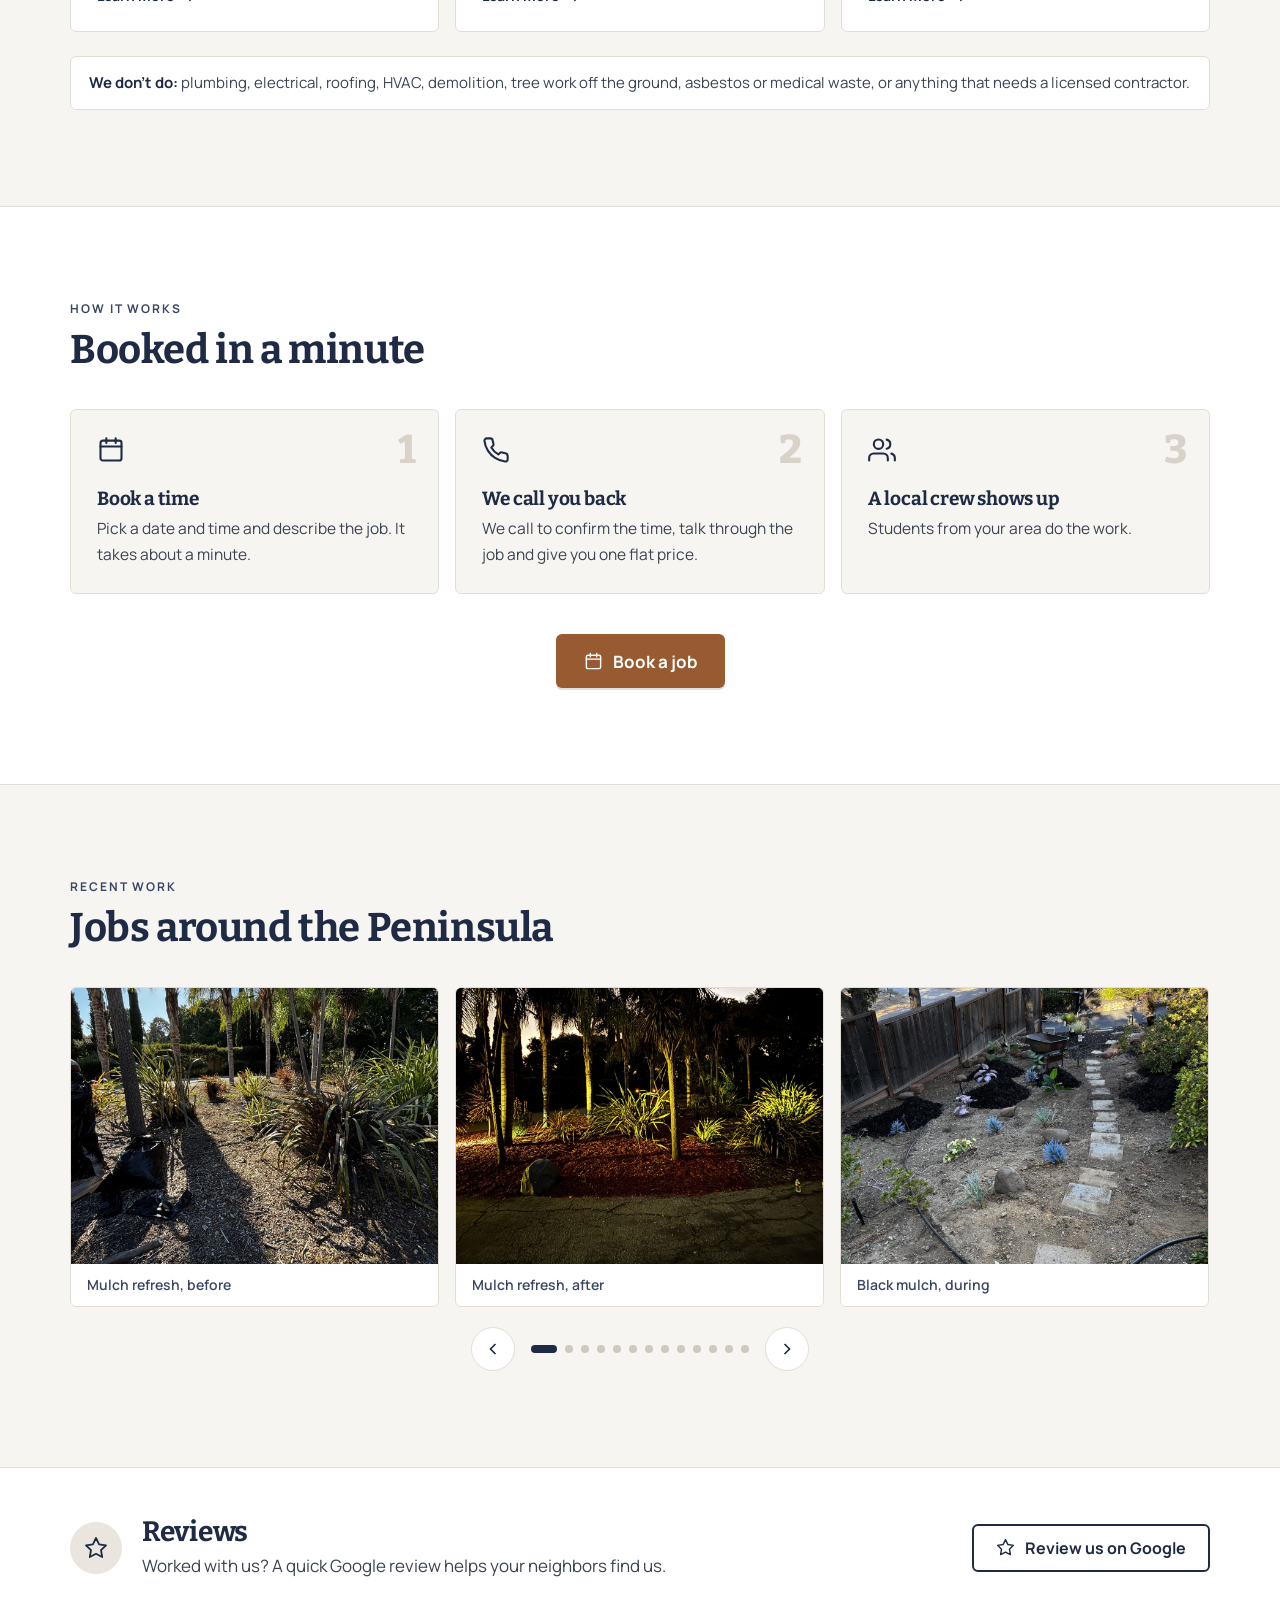
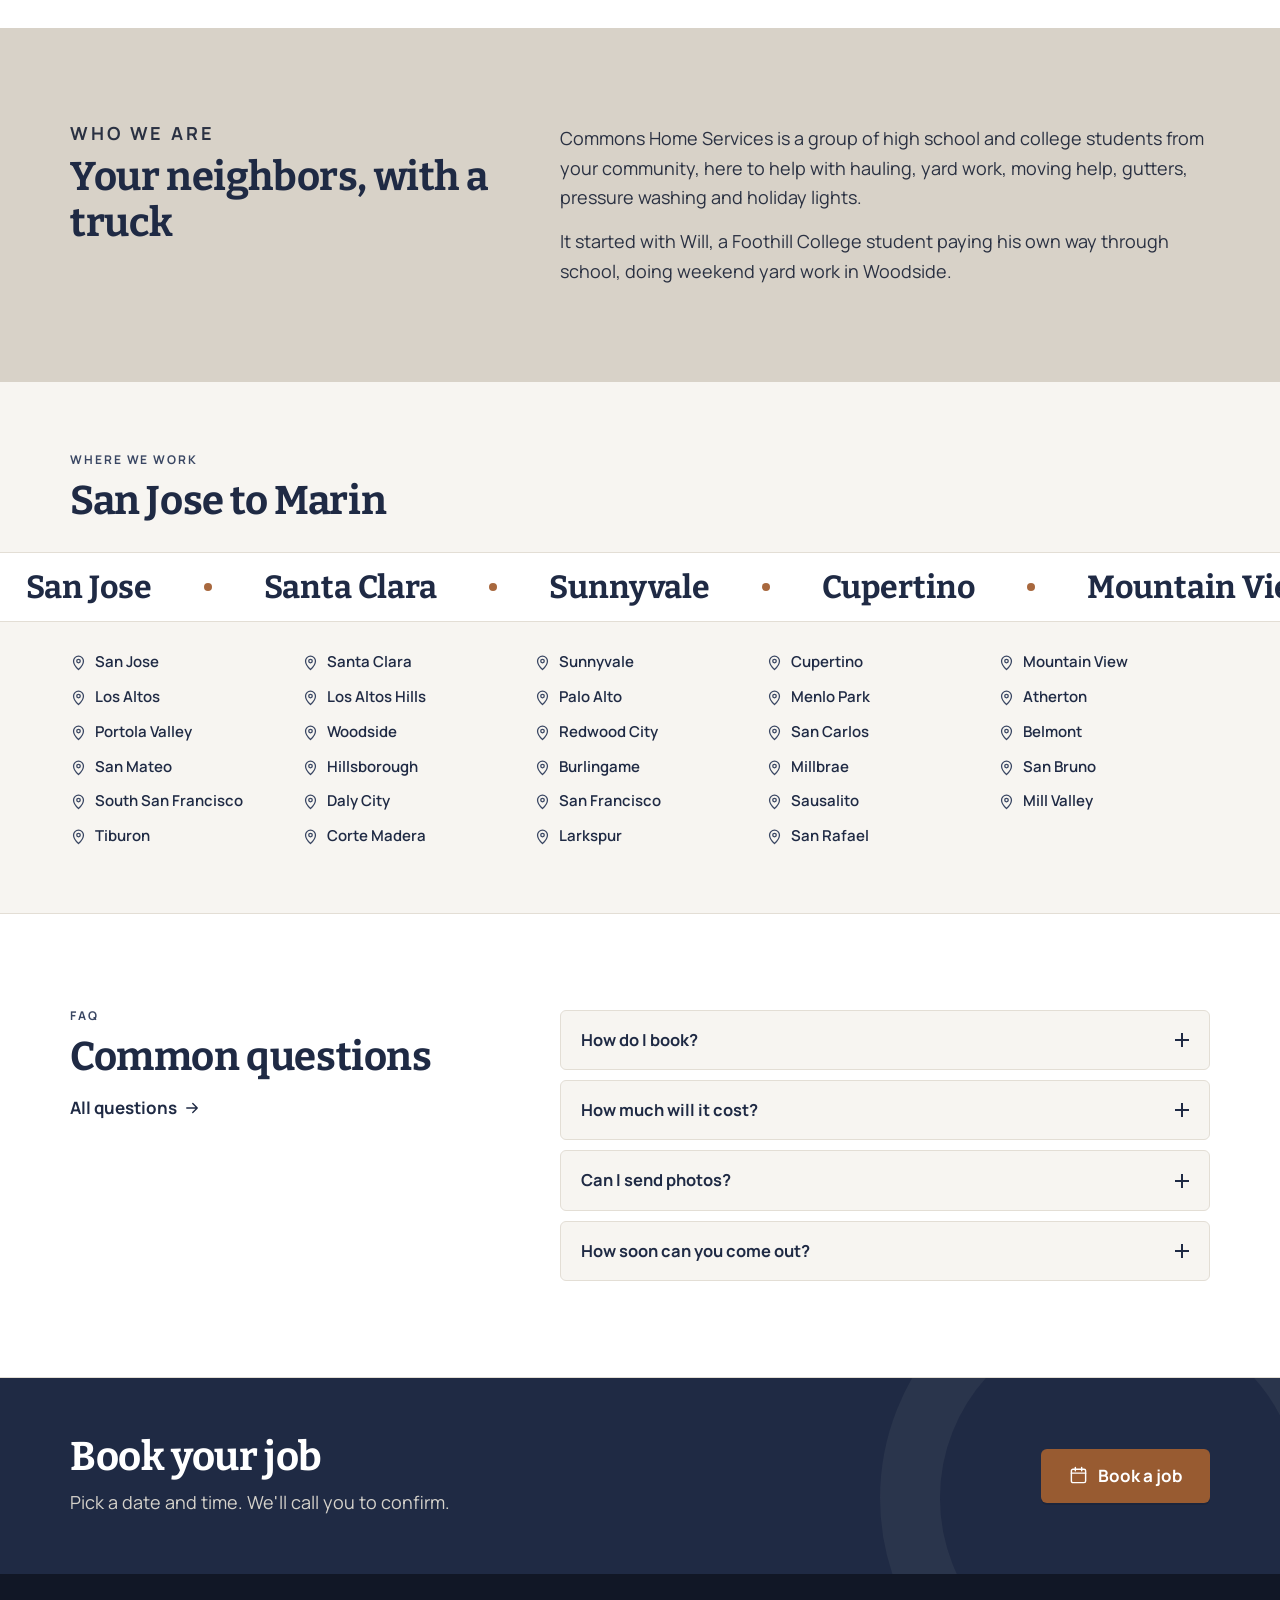
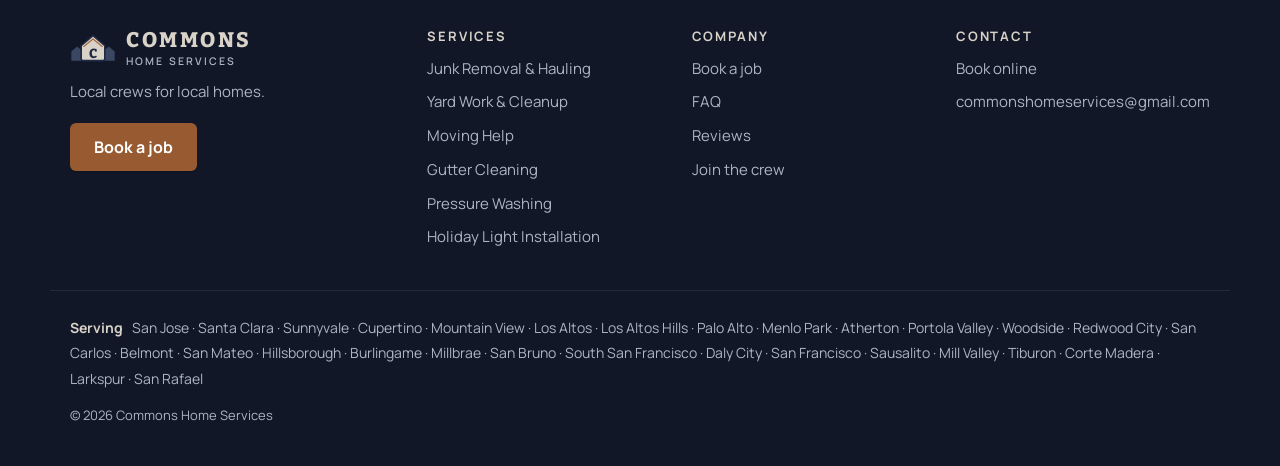
==== commit 42169ba9: "Black mulch job and roof debris photos on the site Black mulch (10/8): during and after, on the home" ====
--- a/index.html
+++ b/index.html
@@ -106,8 +106,8 @@
 <section class="sec">
   <div class="wrap">
     <div class="sec-head reveal"><p class="eyebrow">Recent work</p><h2>Jobs around the Peninsula</h2></div>
-    <div class="carousel reveal" data-count="10" aria-roledescription="carousel" aria-label="Recent work">
-  <div class="track" tabindex="0"><figure class="slide"><img src="img/mulch-front-before.jpg" alt="Palm tree beds covered in old, faded mulch" loading="lazy" width="1200" height="628"><figcaption>Mulch refresh, before</figcaption></figure><figure class="slide"><img src="img/mulch-front-dusk.jpg" alt="The same palm beds under fresh red mulch at dusk" loading="lazy" width="1200" height="628"><figcaption>Mulch refresh, after</figcaption></figure><figure class="slide"><img src="img/mulch-back-before.jpg" alt="Bare soil bed along a backyard fence with mulch bags laid out" loading="lazy" width="1200" height="628"><figcaption>Backyard beds, before</figcaption></figure><figure class="slide"><img src="img/mulch-back-after.jpg" alt="Backyard bed along the fence covered in fresh red mulch" loading="lazy" width="1200" height="628"><figcaption>Backyard beds, after</figcaption></figure><figure class="slide"><img src="img/mulch-back-finished.jpg" alt="Finished backyard with lawn, hammock and mulched beds" loading="lazy" width="1200" height="628"><figcaption>Backyard, finished</figcaption></figure><figure class="slide"><img src="img/yard-before.jpg" alt="Overgrown backyard with dry grass and brush" loading="lazy" width="1200" height="628"><figcaption>Yard cleanup, before</figcaption></figure><figure class="slide"><img src="img/yard-after.jpg" alt="Same backyard cleared to bare soil" loading="lazy" width="1200" height="628"><figcaption>Yard cleanup, after</figcaption></figure><figure class="slide"><img src="img/truck-hauling.jpg" alt="Pickup truck bed full of hauled dirt" loading="lazy" width="1200" height="628"><figcaption>A full load, hauled away</figcaption></figure><figure class="slide"><img src="img/yard-after-2.jpg" alt="Cleared yard under oak trees" loading="lazy" width="1200" height="628"><figcaption>Brush and weeds cleared</figcaption></figure><figure class="slide"><img src="img/furniture-pickup.jpg" alt="Wooden table and bench set out for pickup" loading="lazy" width="1200" height="628"><figcaption>Furniture pickup</figcaption></figure></div>
+    <div class="carousel reveal" data-count="13" aria-roledescription="carousel" aria-label="Recent work">
+  <div class="track" tabindex="0"><figure class="slide"><img src="img/mulch-front-before.jpg" alt="Palm tree beds covered in old, faded mulch" loading="lazy" width="1200" height="628"><figcaption>Mulch refresh, before</figcaption></figure><figure class="slide"><img src="img/mulch-front-dusk.jpg" alt="The same palm beds under fresh red mulch at dusk" loading="lazy" width="1200" height="628"><figcaption>Mulch refresh, after</figcaption></figure><figure class="slide"><img src="img/mulch-black-during.jpg" alt="Black mulch going into beds along a fence, beside a stepping stone path" loading="lazy" width="1200" height="628"><figcaption>Black mulch, during</figcaption></figure><figure class="slide"><img src="img/mulch-black-after.jpg" alt="Beds along the fence covered in fresh black mulch around new plants" loading="lazy" width="1200" height="628"><figcaption>Black mulch, after</figcaption></figure><figure class="slide"><img src="img/mulch-back-before.jpg" alt="Bare soil bed along a backyard fence with mulch bags laid out" loading="lazy" width="1200" height="628"><figcaption>Backyard beds, before</figcaption></figure><figure class="slide"><img src="img/mulch-back-after.jpg" alt="Backyard bed along the fence covered in fresh red mulch" loading="lazy" width="1200" height="628"><figcaption>Backyard beds, after</figcaption></figure><figure class="slide"><img src="img/mulch-back-finished.jpg" alt="Finished backyard with lawn, hammock and mulched beds" loading="lazy" width="1200" height="628"><figcaption>Backyard, finished</figcaption></figure><figure class="slide"><img src="img/roof-debris-cleared.jpg" alt="Flat roof after the debris was cleared, with the gutter along its edge" loading="lazy" width="1200" height="628"><figcaption>Roof debris cleared</figcaption></figure><figure class="slide"><img src="img/yard-before.jpg" alt="Overgrown backyard with dry grass and brush" loading="lazy" width="1200" height="628"><figcaption>Yard cleanup, before</figcaption></figure><figure class="slide"><img src="img/yard-after.jpg" alt="Same backyard cleared to bare soil" loading="lazy" width="1200" height="628"><figcaption>Yard cleanup, after</figcaption></figure><figure class="slide"><img src="img/truck-hauling.jpg" alt="Pickup truck bed full of hauled dirt" loading="lazy" width="1200" height="628"><figcaption>A full load, hauled away</figcaption></figure><figure class="slide"><img src="img/yard-after-2.jpg" alt="Cleared yard under oak trees" loading="lazy" width="1200" height="628"><figcaption>Brush and weeds cleared</figcaption></figure><figure class="slide"><img src="img/furniture-pickup.jpg" alt="Wooden table and bench set out for pickup" loading="lazy" width="1200" height="628"><figcaption>Furniture pickup</figcaption></figure></div>
   <div class="car-ctrl">
     <button class="car-btn prev" aria-label="Previous photo"><svg viewBox="0 0 24 24" fill="none" stroke="currentColor" stroke-width="2" aria-hidden="true"><path d="M15 6l-6 6 6 6"/></svg></button>
     <div class="dots" aria-hidden="true"></div>
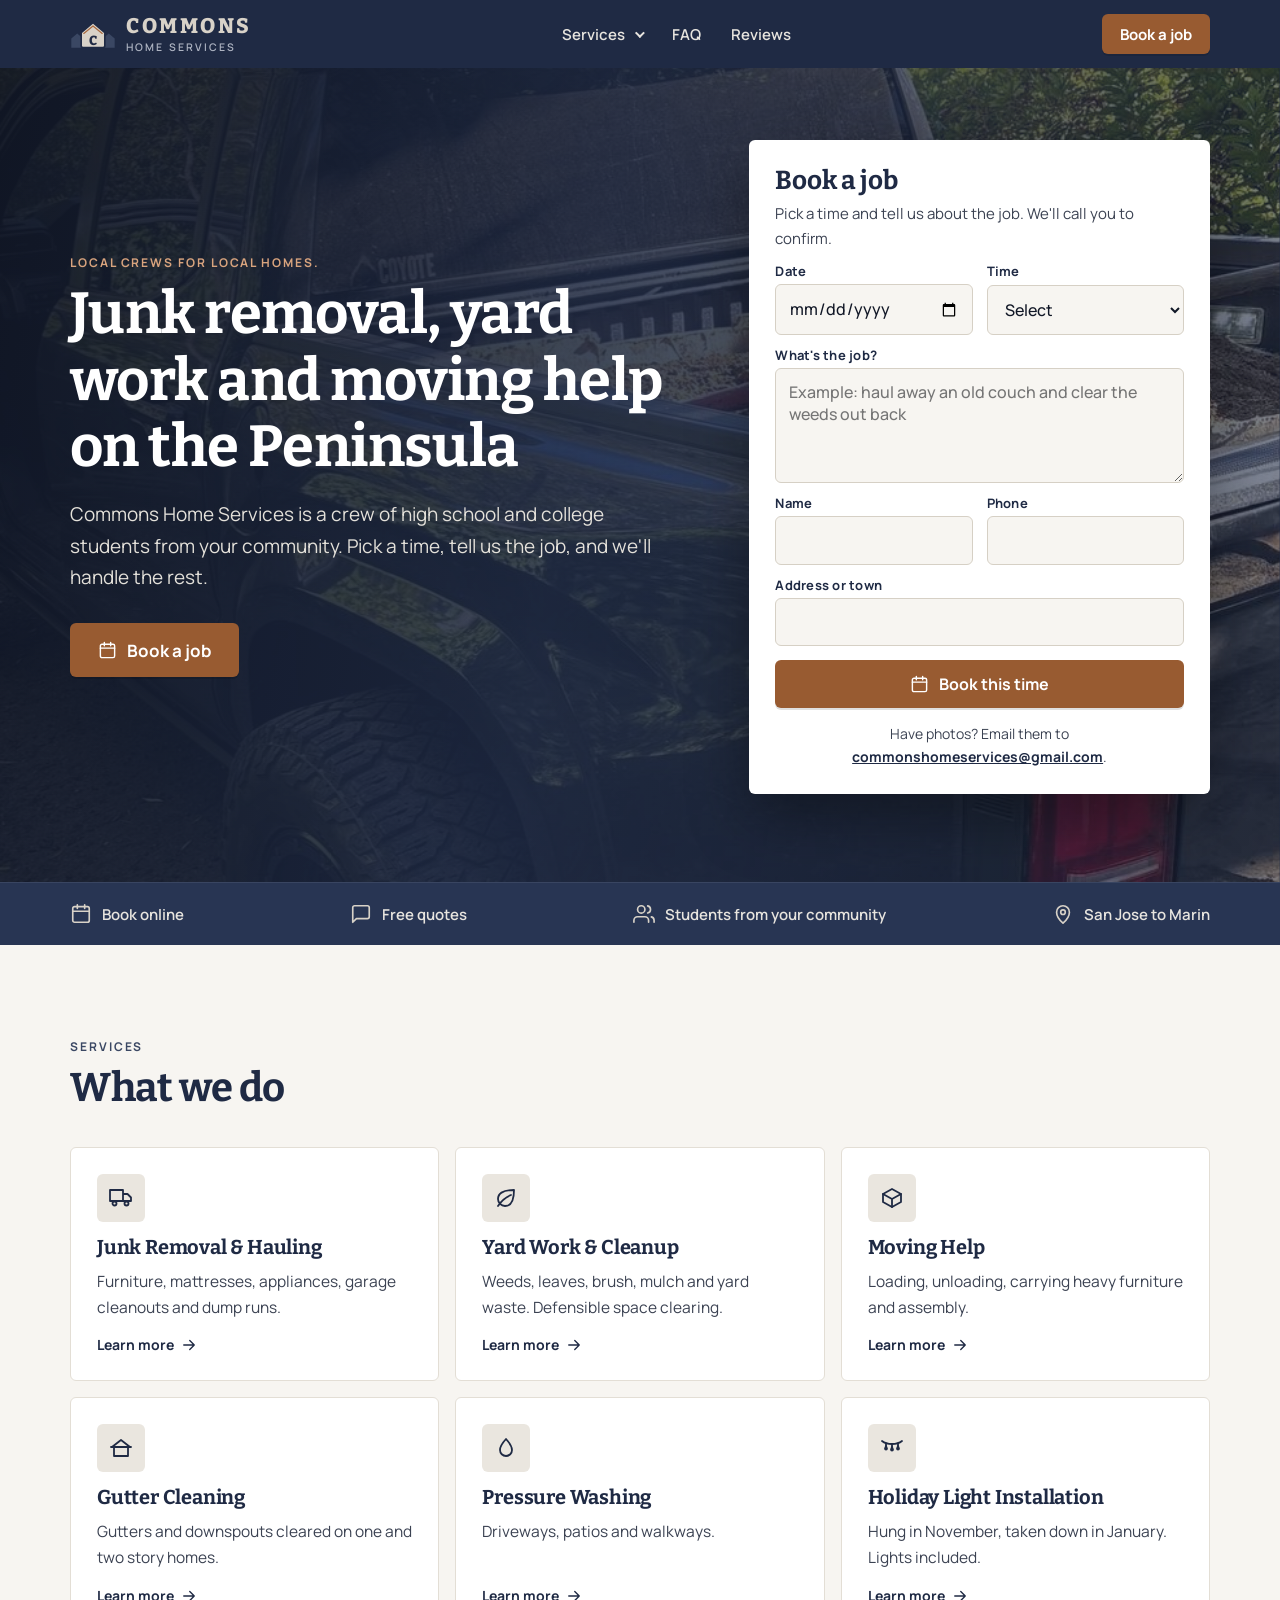
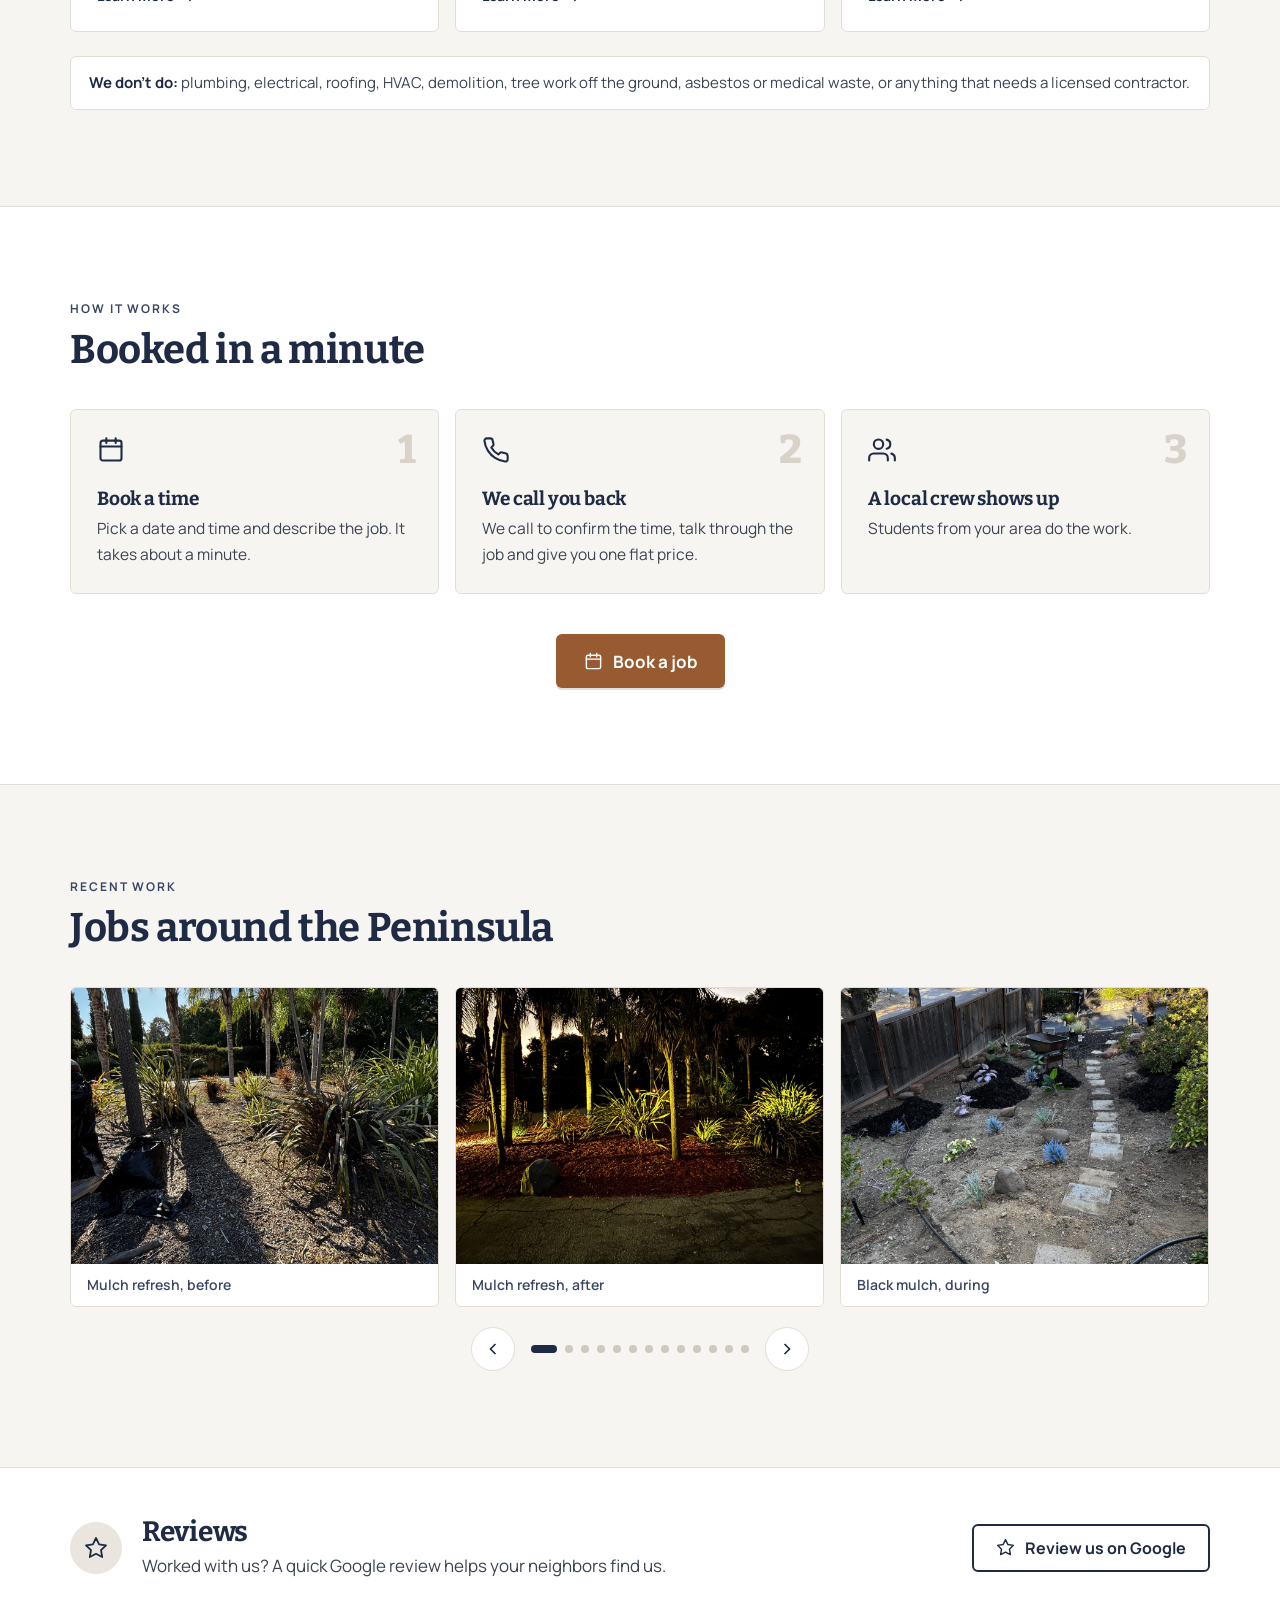
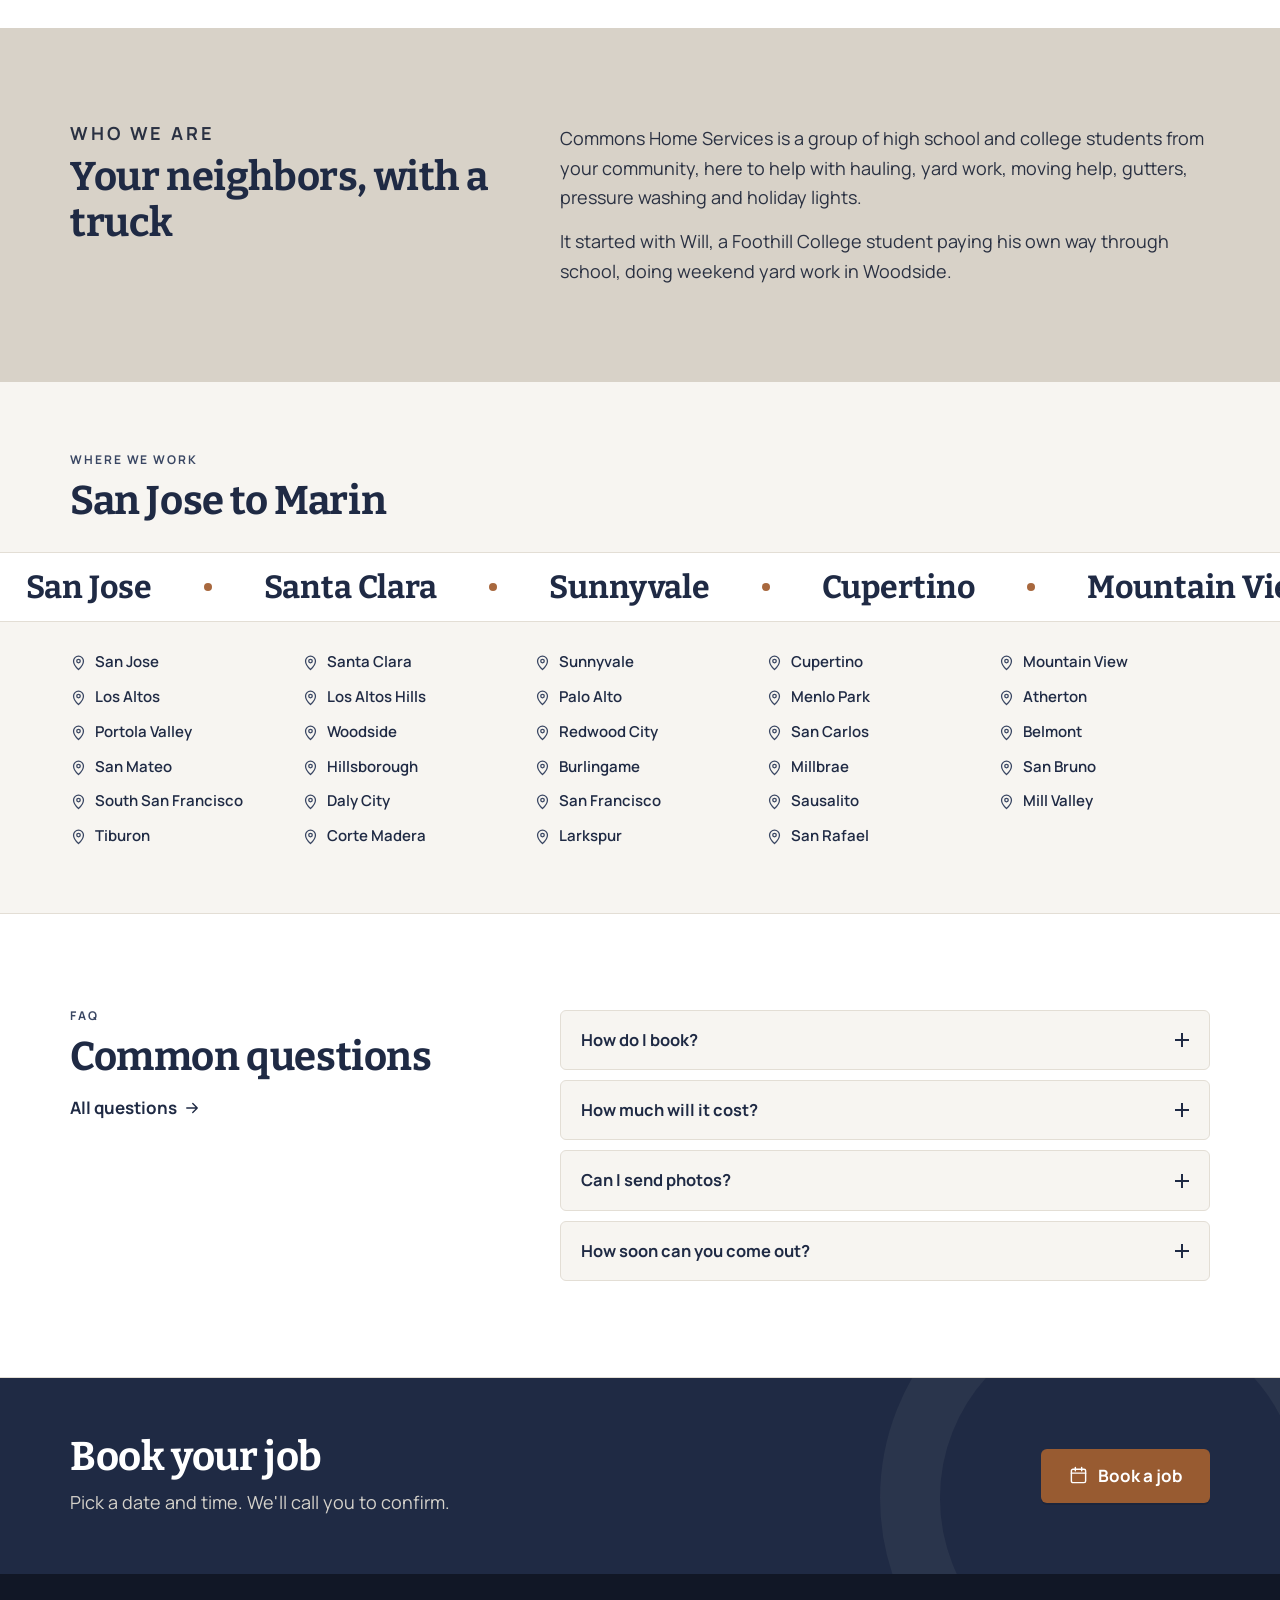
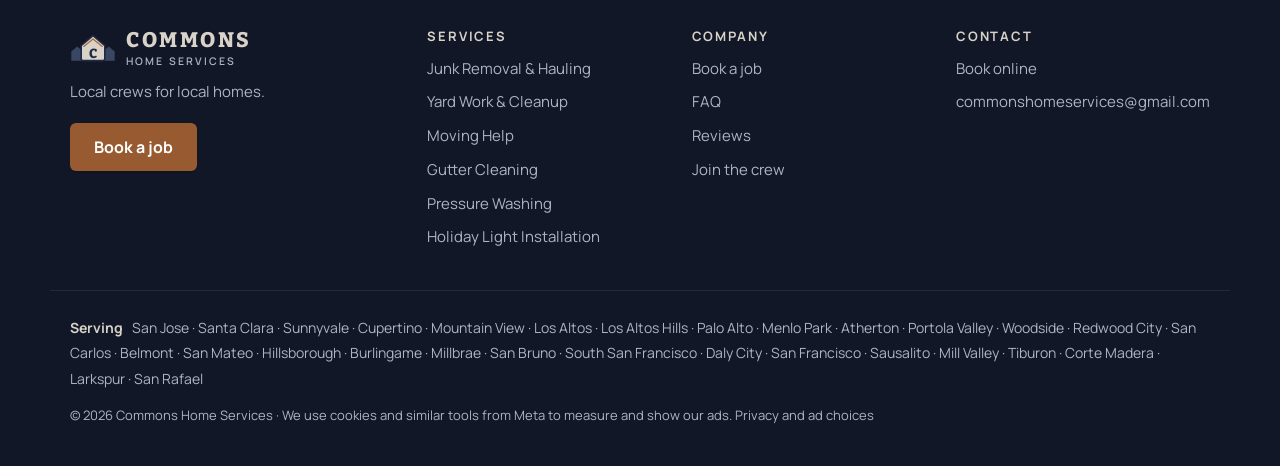
==== commit 55ee1809: "Meta Pixel, Cloudflare Web Analytics, Meta domain tag, privacy page - Meta Pixel (dataset 3531043180" ====
--- a/index.html
+++ b/index.html
@@ -13,12 +13,14 @@
 <meta property="og:image" content="https://commonshomeservices.com/img/og.jpg">
 <meta property="og:url" content="https://commonshomeservices.com/">
 <meta name="theme-color" content="#1F2A44">
+<meta name="facebook-domain-verification" content="13prp94zv06i9u85zza3gkp50s1zy2">
+<script>!function(f,b,e,v,n,t,s){if(f.fbq)return;n=f.fbq=function(){n.callMethod?n.callMethod.apply(n,arguments):n.queue.push(arguments)};if(!f._fbq)f._fbq=n;n.push=n;n.loaded=!0;n.version='2.0';n.queue=[];t=b.createElement(e);t.async=!0;t.src=v;s=b.getElementsByTagName(e)[0];s.parentNode.insertBefore(t,s)}(window,document,'script','https://connect.facebook.net/en_US/fbevents.js');fbq('init','3531043180431392');fbq('track','PageView');</script>
 <link rel="preconnect" href="https://fonts.googleapis.com">
 <link rel="preconnect" href="https://fonts.gstatic.com" crossorigin>
 <link rel="stylesheet" href="https://fonts.googleapis.com/css2?family=Bitter:wght@700;800&family=Manrope:wght@400;500;600;700&display=swap">
-<link rel="stylesheet" href="styles.css?v=645c456b">
+<link rel="stylesheet" href="styles.css?v=153759e3">
 <script>document.documentElement.classList.add('js');window.COMMONS={"web3forms_key": "7eeca234-f80f-404b-94c5-455190755da7", "booking_hours": [8, 18], "email": "commonshomeservices@gmail.com"};</script>
-<script src="site.js?v=6d93ba79" defer></script>
+<script src="site.js?v=423d979a" defer></script>
 <script type="application/ld+json">{"@context": "https://schema.org", "@type": "HomeAndConstructionBusiness", "name": "Commons Home Services", "slogan": "Local crews for local homes.", "url": "https://commonshomeservices.com/", "image": "https://commonshomeservices.com/img/og.jpg", "email": "commonshomeservices@gmail.com", "areaServed": ["San Jose, CA", "Santa Clara, CA", "Sunnyvale, CA", "Cupertino, CA", "Mountain View, CA", "Los Altos, CA", "Los Altos Hills, CA", "Palo Alto, CA", "Menlo Park, CA", "Atherton, CA", "Portola Valley, CA", "Woodside, CA", "Redwood City, CA", "San Carlos, CA", "Belmont, CA", "San Mateo, CA", "Hillsborough, CA", "Burlingame, CA", "Millbrae, CA", "San Bruno, CA", "South San Francisco, CA", "Daly City, CA", "San Francisco, CA", "Sausalito, CA", "Mill Valley, CA", "Tiburon, CA", "Corte Madera, CA", "Larkspur, CA", "San Rafael, CA"], "hasOfferCatalog": {"@type": "OfferCatalog", "name": "Services", "itemListElement": [{"@type": "Offer", "itemOffered": {"@type": "Service", "name": "Junk Removal & Hauling", "url": "https://commonshomeservices.com/junk-removal.html"}}, {"@type": "Offer", "itemOffered": {"@type": "Service", "name": "Yard Work & Cleanup", "url": "https://commonshomeservices.com/yard-work.html"}}, {"@type": "Offer", "itemOffered": {"@type": "Service", "name": "Moving Help", "url": "https://commonshomeservices.com/moving-help.html"}}, {"@type": "Offer", "itemOffered": {"@type": "Service", "name": "Gutter Cleaning", "url": "https://commonshomeservices.com/gutter-cleaning.html"}}, {"@type": "Offer", "itemOffered": {"@type": "Service", "name": "Pressure Washing", "url": "https://commonshomeservices.com/pressure-washing.html"}}, {"@type": "Offer", "itemOffered": {"@type": "Service", "name": "Holiday Light Installation", "url": "https://commonshomeservices.com/holiday-lights.html"}}]}}</script>
 </head>
 <body>
@@ -168,10 +170,11 @@
     <div><h3>Contact</h3><ul><li><a href="#book">Book online</a></li><li><a href="mailto:commonshomeservices@gmail.com">commonshomeservices@gmail.com</a></li></ul></div>
   </div>
   <div class="wrap foot-towns"><span>Serving</span> San Jose · Santa Clara · Sunnyvale · Cupertino · Mountain View · Los Altos · Los Altos Hills · Palo Alto · Menlo Park · Atherton · Portola Valley · Woodside · Redwood City · San Carlos · Belmont · San Mateo · Hillsborough · Burlingame · Millbrae · San Bruno · South San Francisco · Daly City · San Francisco · Sausalito · Mill Valley · Tiburon · Corte Madera · Larkspur · San Rafael</div>
-  <div class="wrap foot-legal">© 2026 Commons Home Services</div>
+  <div class="wrap foot-legal">© 2026 Commons Home Services · We use cookies and similar tools from Meta to measure and show our ads. <a href="privacy.html">Privacy and ad choices</a></div>
 </footer>
 <nav class="dock" aria-label="Book a job">
   <a class="btn btn-primary" href="#book"><svg class="ico" viewBox="0 0 24 24" fill="none" stroke="currentColor" stroke-width="1.8" stroke-linecap="round" stroke-linejoin="round" aria-hidden="true"><rect x="3" y="4" width="18" height="17" rx="2"/><path d="M3 9h18M8 2v4M16 2v4"/></svg>Book a job</a>
 </nav>
+<script type='module' src='https://static.cloudflareinsights.com/beacon.min.js' data-cf-beacon='{"token": "bfb28db853c5455f8fc0d0047388a77a"}'></script>
 </body>
 </html>
--- a/styles.css
+++ b/styles.css
@@ -185,6 +185,13 @@
 details[open] .plus::after{transform:rotate(0)}
 .faq details p{padding:0 20px 18px;color:var(--body)}
 .faq-page{display:grid;gap:48px;max-width:860px}
+.prose{max-width:760px;color:var(--body)}
+.prose h2{font-size:clamp(22px,3vw,28px);margin:36px 0 10px}
+.prose h2:first-child{margin-top:0}
+.prose p{margin:0 0 14px}
+.prose ul{margin:0 0 14px;padding-left:22px}
+.prose li{margin:6px 0}
+.prose a{color:var(--cta);overflow-wrap:anywhere}
 .faq-group h2{font-size:26px;margin-bottom:16px}
 
 /* cta band */
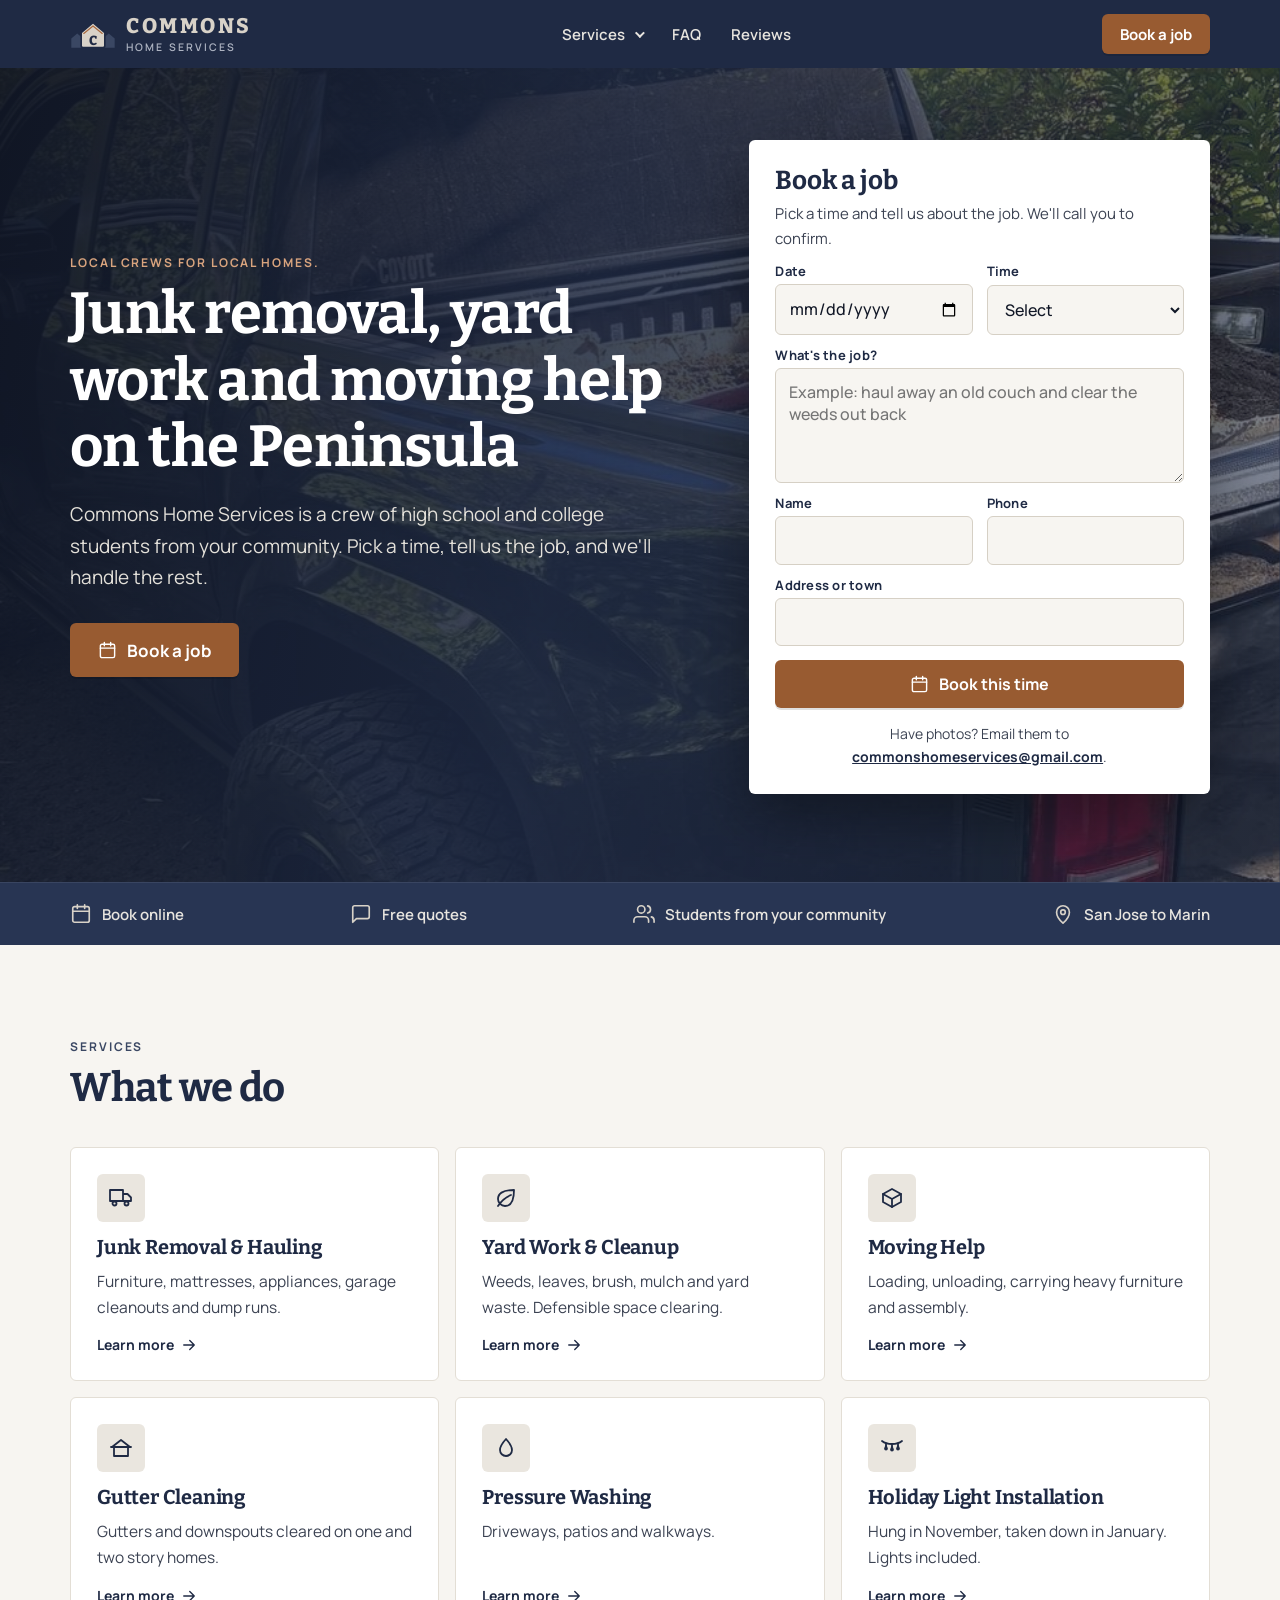
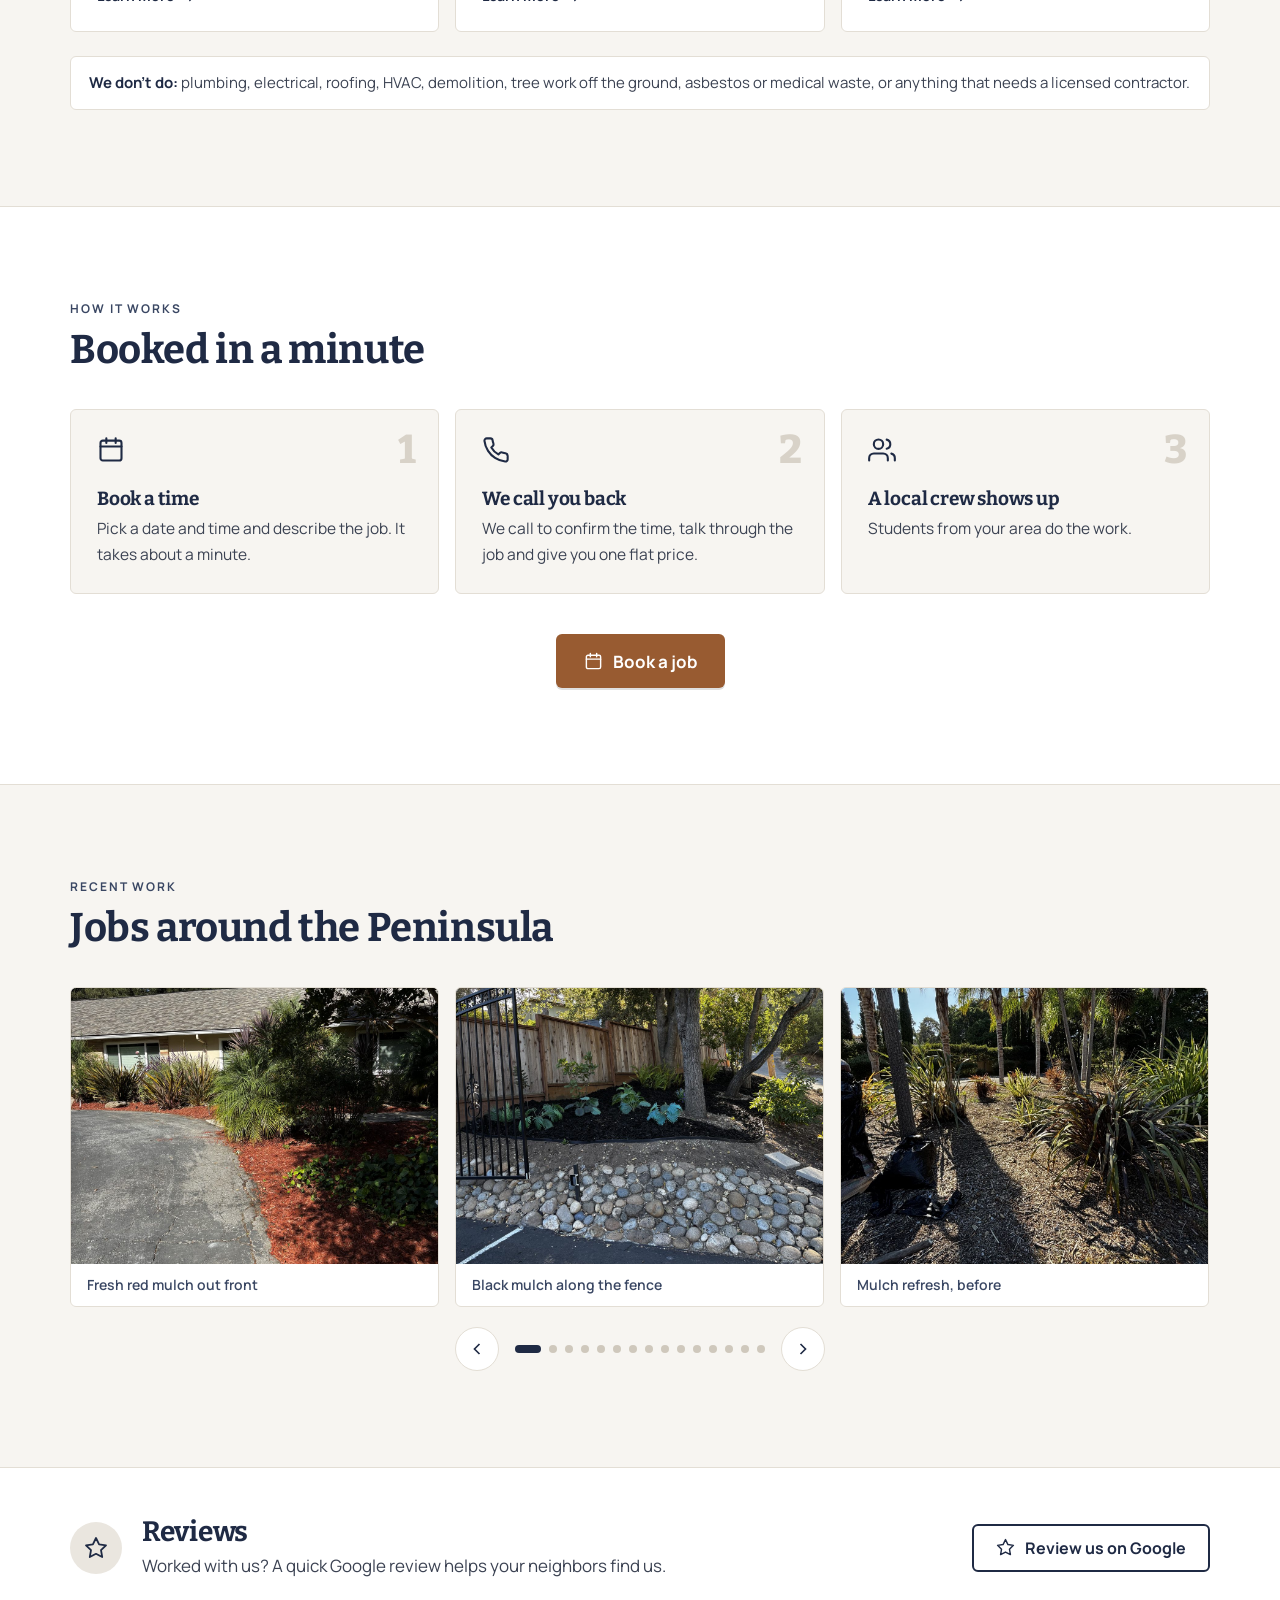
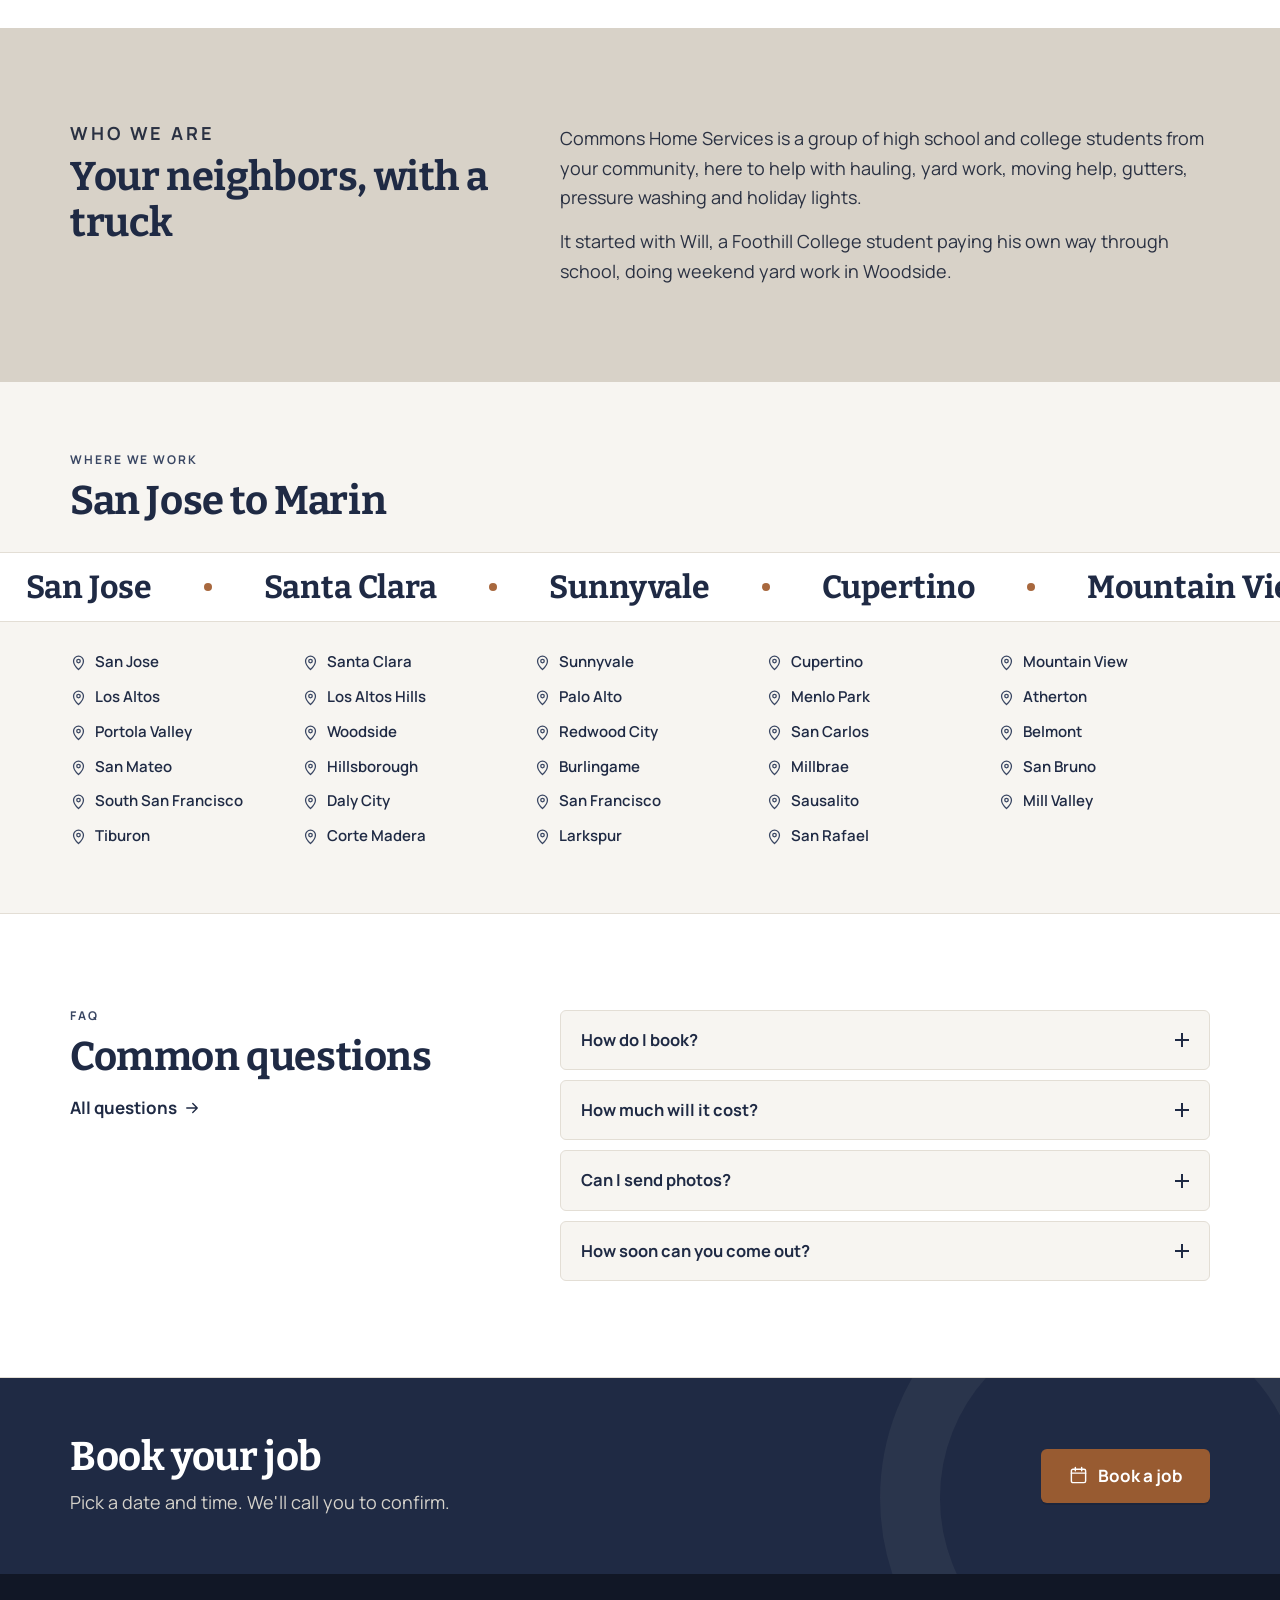
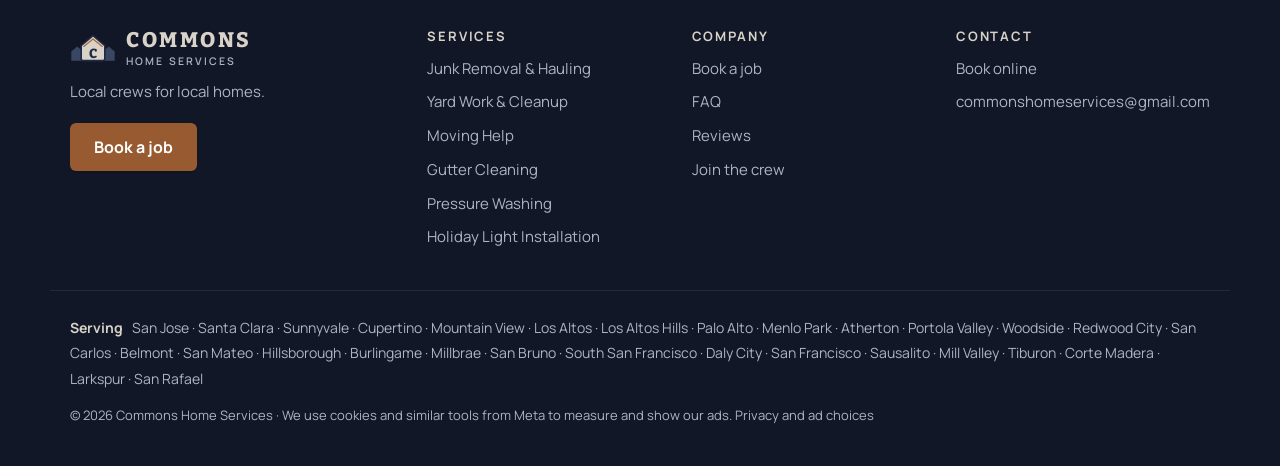
==== commit feb39ea7: "New mulch photos; yard cleanup before/after retired Six new job photos (red mulch front beds, palms," ====
--- a/index.html
+++ b/index.html
@@ -45,7 +45,7 @@
 <main id="main">
 
 <section class="hero">
-  <div class="hero-bg" aria-hidden="true"><img src="img/truck-hauling.jpg" alt="" class="on"><img src="img/yard-after-2.jpg" alt="" class=""><img src="img/furniture-pickup.jpg" alt="" class=""></div>
+  <div class="hero-bg" aria-hidden="true"><img src="img/truck-hauling.jpg" alt="" class="on"><img src="img/mulch-red-front-yard.jpg" alt="" class=""><img src="img/furniture-pickup.jpg" alt="" class=""></div>
   <div class="wrap hero-grid">
     <div class="hero-copy">
       <p class="eyebrow">Local crews for local homes.</p>
@@ -108,8 +108,8 @@
 <section class="sec">
   <div class="wrap">
     <div class="sec-head reveal"><p class="eyebrow">Recent work</p><h2>Jobs around the Peninsula</h2></div>
-    <div class="carousel reveal" data-count="13" aria-roledescription="carousel" aria-label="Recent work">
-  <div class="track" tabindex="0"><figure class="slide"><img src="img/mulch-front-before.jpg" alt="Palm tree beds covered in old, faded mulch" loading="lazy" width="1200" height="628"><figcaption>Mulch refresh, before</figcaption></figure><figure class="slide"><img src="img/mulch-front-dusk.jpg" alt="The same palm beds under fresh red mulch at dusk" loading="lazy" width="1200" height="628"><figcaption>Mulch refresh, after</figcaption></figure><figure class="slide"><img src="img/mulch-black-during.jpg" alt="Black mulch going into beds along a fence, beside a stepping stone path" loading="lazy" width="1200" height="628"><figcaption>Black mulch, during</figcaption></figure><figure class="slide"><img src="img/mulch-black-after.jpg" alt="Beds along the fence covered in fresh black mulch around new plants" loading="lazy" width="1200" height="628"><figcaption>Black mulch, after</figcaption></figure><figure class="slide"><img src="img/mulch-back-before.jpg" alt="Bare soil bed along a backyard fence with mulch bags laid out" loading="lazy" width="1200" height="628"><figcaption>Backyard beds, before</figcaption></figure><figure class="slide"><img src="img/mulch-back-after.jpg" alt="Backyard bed along the fence covered in fresh red mulch" loading="lazy" width="1200" height="628"><figcaption>Backyard beds, after</figcaption></figure><figure class="slide"><img src="img/mulch-back-finished.jpg" alt="Finished backyard with lawn, hammock and mulched beds" loading="lazy" width="1200" height="628"><figcaption>Backyard, finished</figcaption></figure><figure class="slide"><img src="img/roof-debris-cleared.jpg" alt="Flat roof after the debris was cleared, with the gutter along its edge" loading="lazy" width="1200" height="628"><figcaption>Roof debris cleared</figcaption></figure><figure class="slide"><img src="img/yard-before.jpg" alt="Overgrown backyard with dry grass and brush" loading="lazy" width="1200" height="628"><figcaption>Yard cleanup, before</figcaption></figure><figure class="slide"><img src="img/yard-after.jpg" alt="Same backyard cleared to bare soil" loading="lazy" width="1200" height="628"><figcaption>Yard cleanup, after</figcaption></figure><figure class="slide"><img src="img/truck-hauling.jpg" alt="Pickup truck bed full of hauled dirt" loading="lazy" width="1200" height="628"><figcaption>A full load, hauled away</figcaption></figure><figure class="slide"><img src="img/yard-after-2.jpg" alt="Cleared yard under oak trees" loading="lazy" width="1200" height="628"><figcaption>Brush and weeds cleared</figcaption></figure><figure class="slide"><img src="img/furniture-pickup.jpg" alt="Wooden table and bench set out for pickup" loading="lazy" width="1200" height="628"><figcaption>Furniture pickup</figcaption></figure></div>
+    <div class="carousel reveal" data-count="15" aria-roledescription="carousel" aria-label="Recent work">
+  <div class="track" tabindex="0"><figure class="slide"><img src="img/mulch-red-front-yard.jpg" alt="Front beds along a curved driveway covered in fresh red mulch" loading="lazy" width="1200" height="628"><figcaption>Fresh red mulch out front</figcaption></figure><figure class="slide"><img src="img/mulch-black-fence-gate.jpg" alt="Black mulch and new plants along a cedar fence, above a river rock wall" loading="lazy" width="1200" height="628"><figcaption>Black mulch along the fence</figcaption></figure><figure class="slide"><img src="img/mulch-front-before.jpg" alt="Palm tree beds covered in old, faded mulch" loading="lazy" width="1200" height="628"><figcaption>Mulch refresh, before</figcaption></figure><figure class="slide"><img src="img/mulch-front-dusk.jpg" alt="The same palm beds under fresh red mulch at dusk" loading="lazy" width="1200" height="628"><figcaption>Mulch refresh, after</figcaption></figure><figure class="slide"><img src="img/mulch-black-during.jpg" alt="Black mulch going into beds along a fence, beside a stepping stone path" loading="lazy" width="1200" height="628"><figcaption>Black mulch, during</figcaption></figure><figure class="slide"><img src="img/mulch-black-after.jpg" alt="Beds along the fence covered in fresh black mulch around new plants" loading="lazy" width="1200" height="628"><figcaption>Black mulch, after</figcaption></figure><figure class="slide"><img src="img/mulch-black-stepping-stones.jpg" alt="Black mulch around stepping stones and new plants" loading="lazy" width="1200" height="628"><figcaption>Black mulch and stepping stones</figcaption></figure><figure class="slide"><img src="img/mulch-red-palms.jpg" alt="Palms and flax along the house in fresh red mulch" loading="lazy" width="1200" height="628"><figcaption>Red mulch along the house</figcaption></figure><figure class="slide"><img src="img/mulch-back-before.jpg" alt="Bare soil bed along a backyard fence with mulch bags laid out" loading="lazy" width="1200" height="628"><figcaption>Backyard beds, before</figcaption></figure><figure class="slide"><img src="img/mulch-back-after.jpg" alt="Backyard bed along the fence covered in fresh red mulch" loading="lazy" width="1200" height="628"><figcaption>Backyard beds, after</figcaption></figure><figure class="slide"><img src="img/mulch-back-finished.jpg" alt="Finished backyard with lawn, hammock and mulched beds" loading="lazy" width="1200" height="628"><figcaption>Backyard, finished</figcaption></figure><figure class="slide"><img src="img/mulch-red-island.jpg" alt="Palm island by the street covered in fresh red mulch" loading="lazy" width="1200" height="628"><figcaption>Red mulch around the palms</figcaption></figure><figure class="slide"><img src="img/roof-debris-cleared.jpg" alt="Flat roof after the debris was cleared, with the gutter along its edge" loading="lazy" width="1200" height="628"><figcaption>Roof debris cleared</figcaption></figure><figure class="slide"><img src="img/truck-hauling.jpg" alt="Pickup truck bed full of hauled dirt" loading="lazy" width="1200" height="628"><figcaption>A full load, hauled away</figcaption></figure><figure class="slide"><img src="img/furniture-pickup.jpg" alt="Wooden table and bench set out for pickup" loading="lazy" width="1200" height="628"><figcaption>Furniture pickup</figcaption></figure></div>
   <div class="car-ctrl">
     <button class="car-btn prev" aria-label="Previous photo"><svg viewBox="0 0 24 24" fill="none" stroke="currentColor" stroke-width="2" aria-hidden="true"><path d="M15 6l-6 6 6 6"/></svg></button>
     <div class="dots" aria-hidden="true"></div>
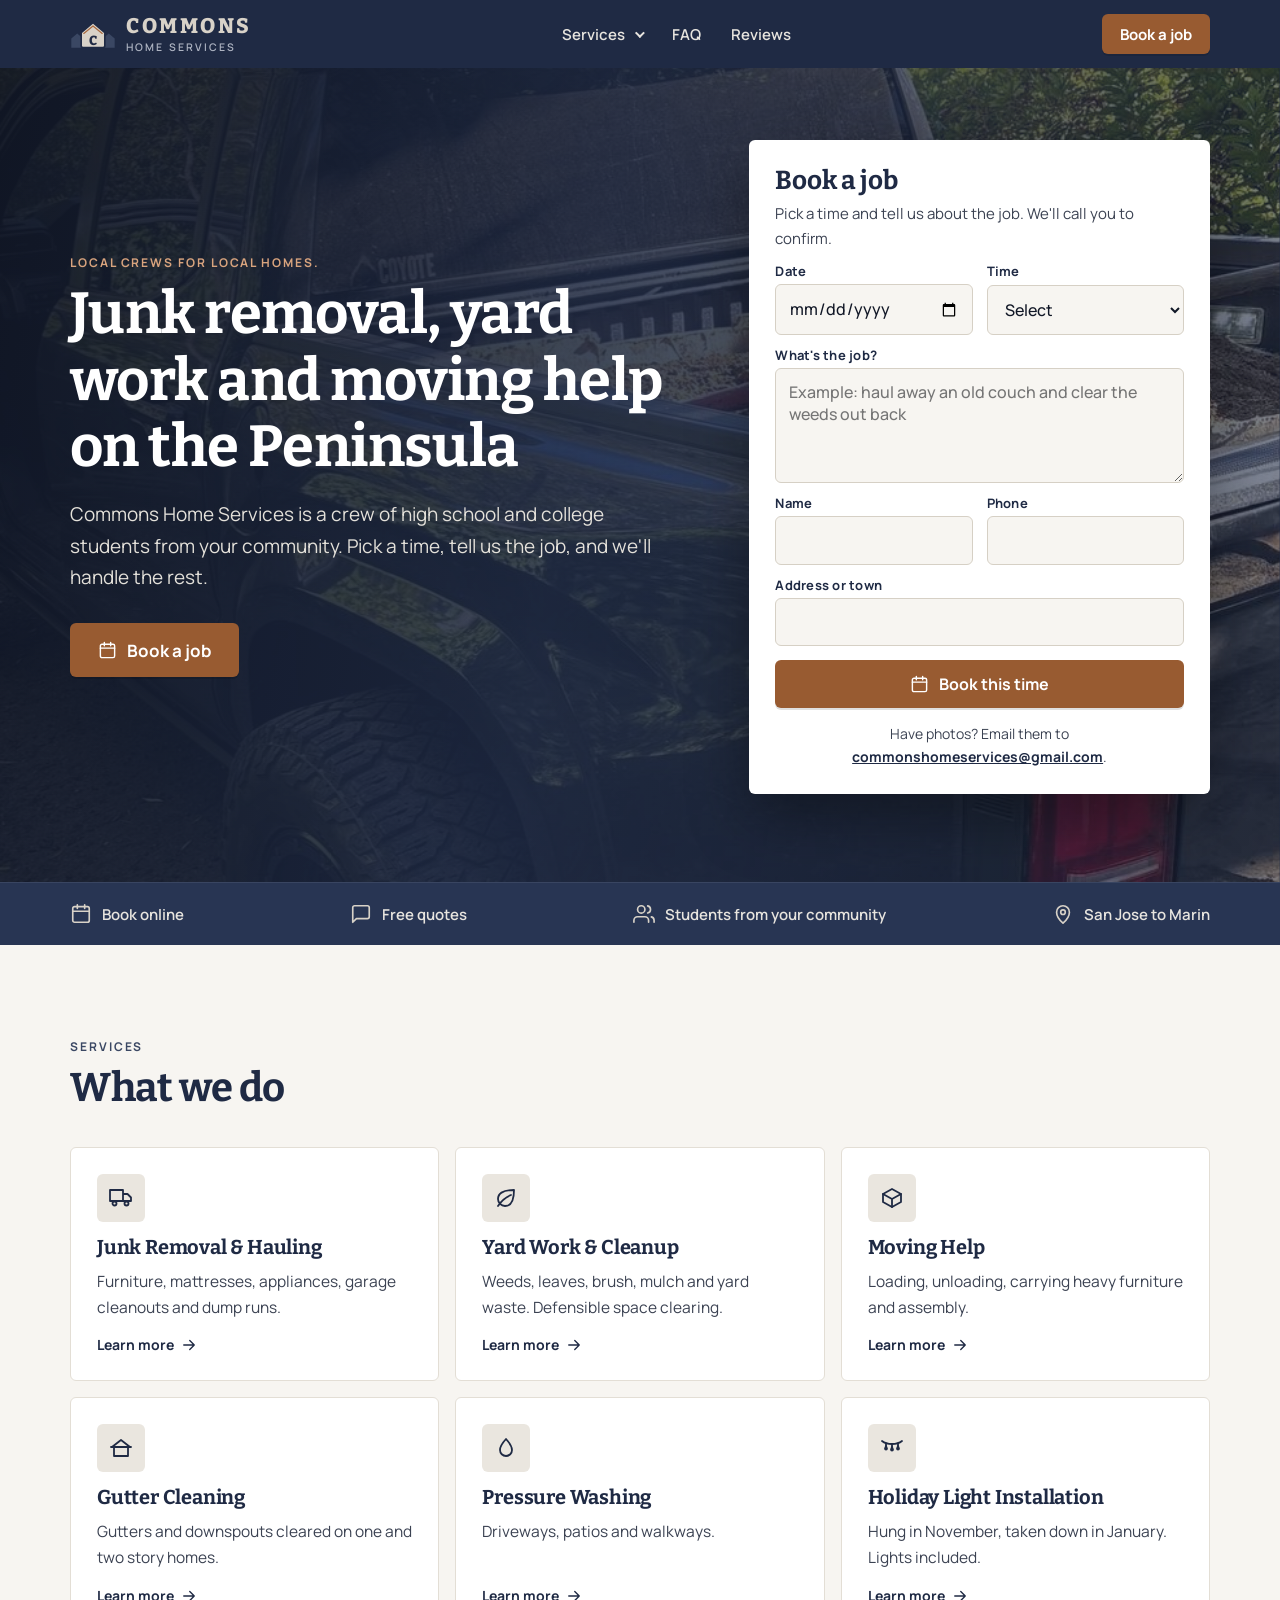
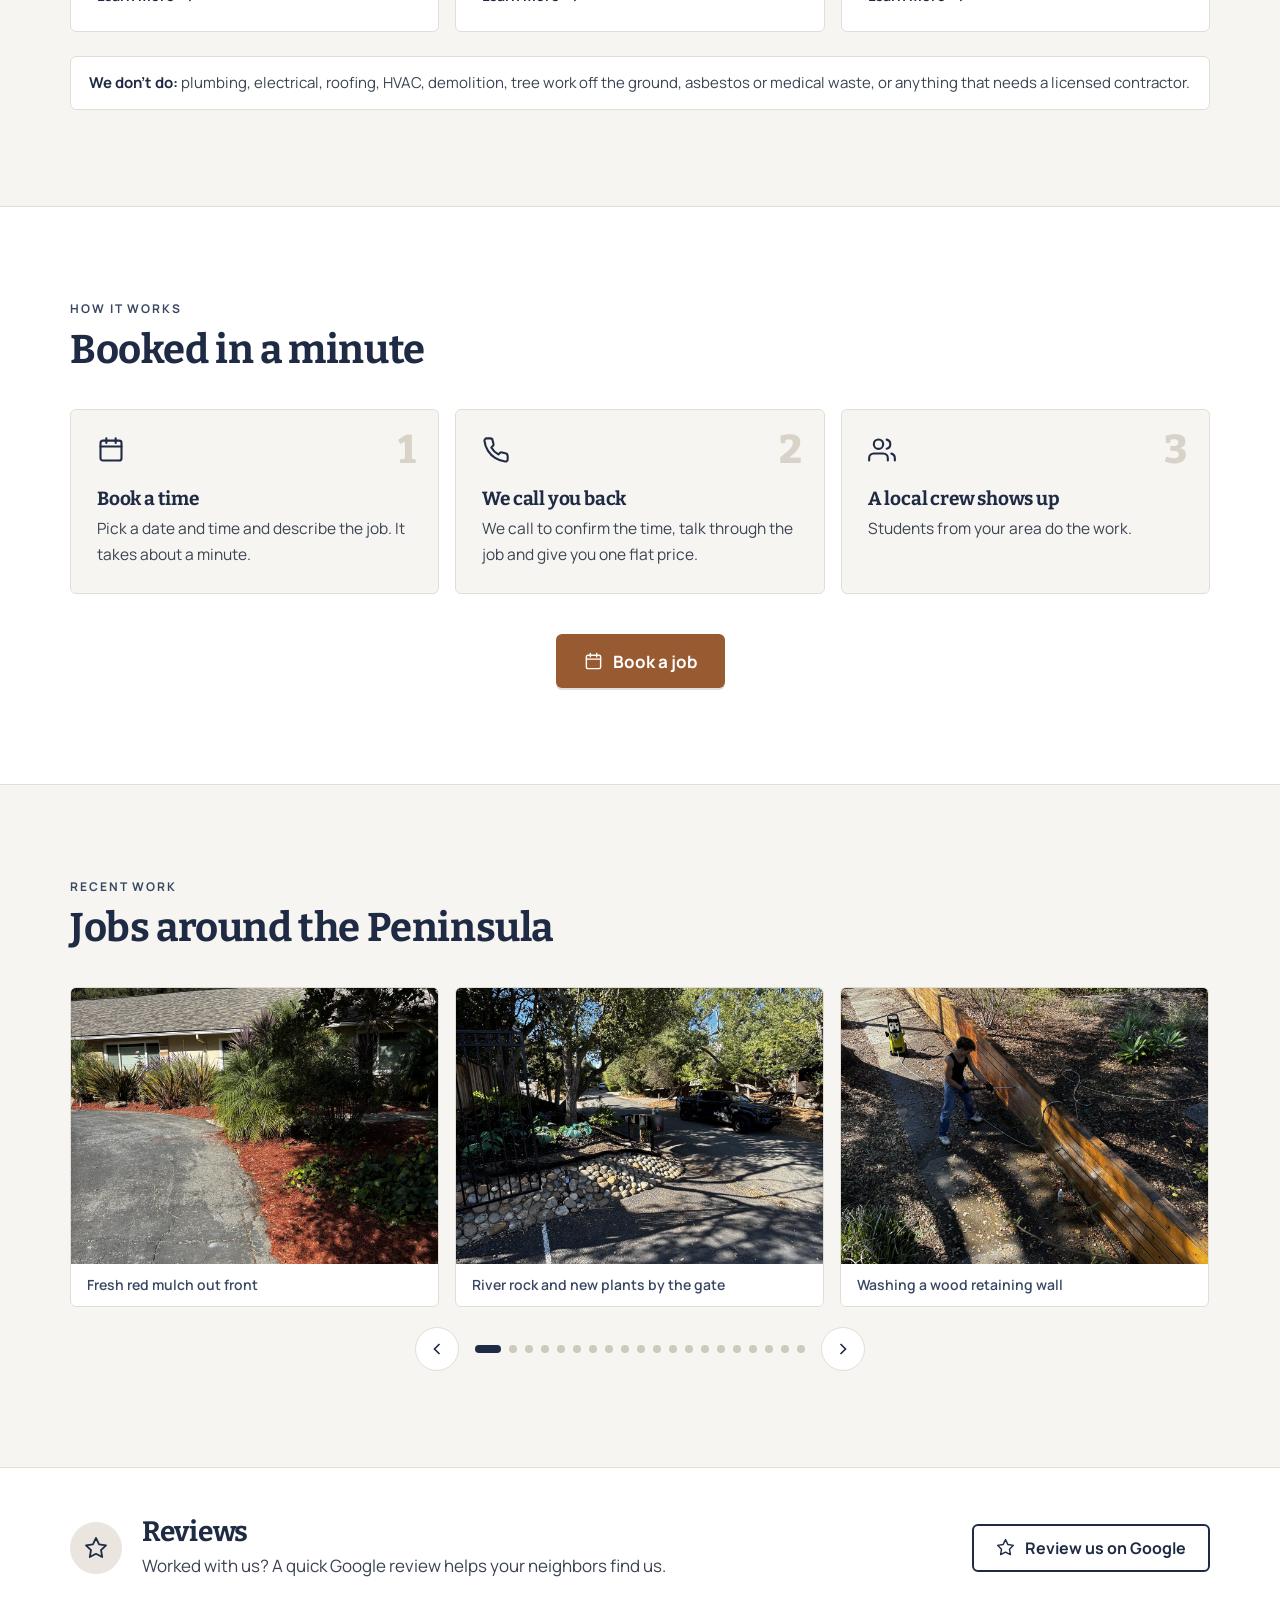
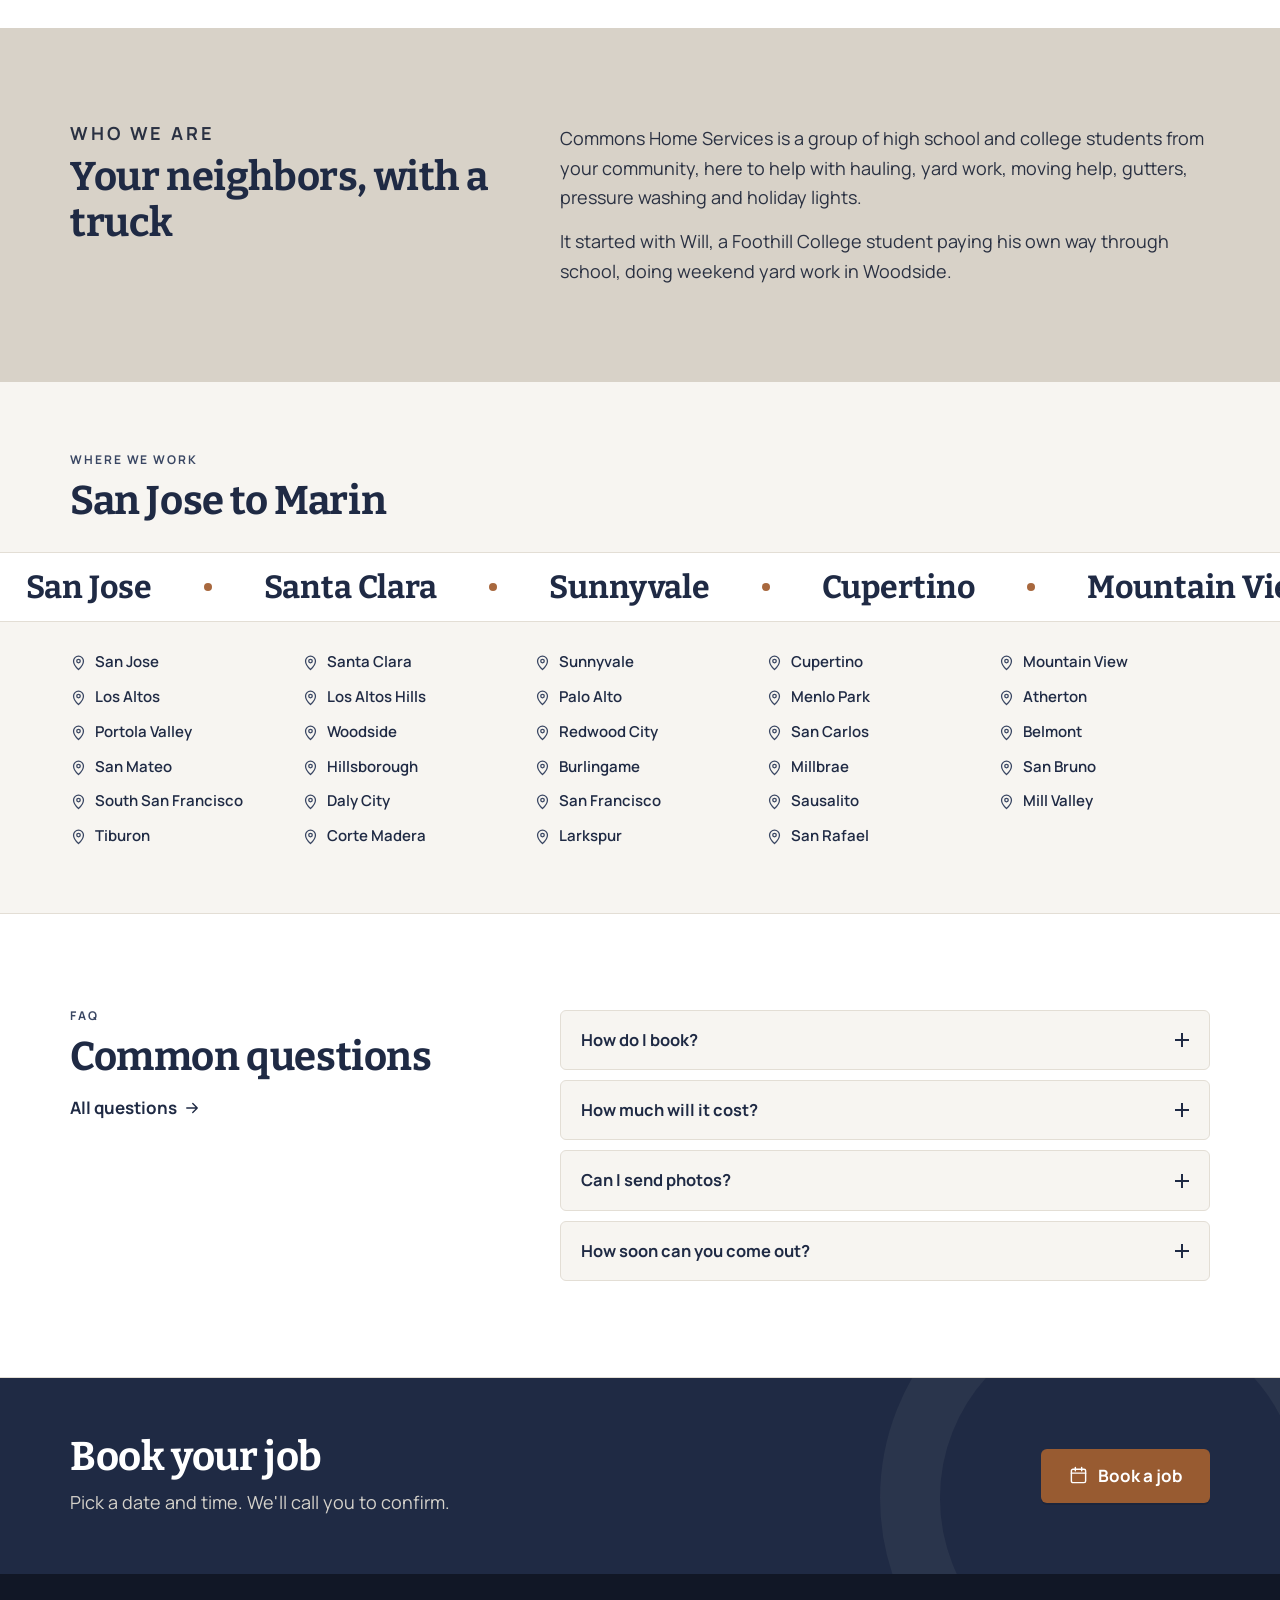
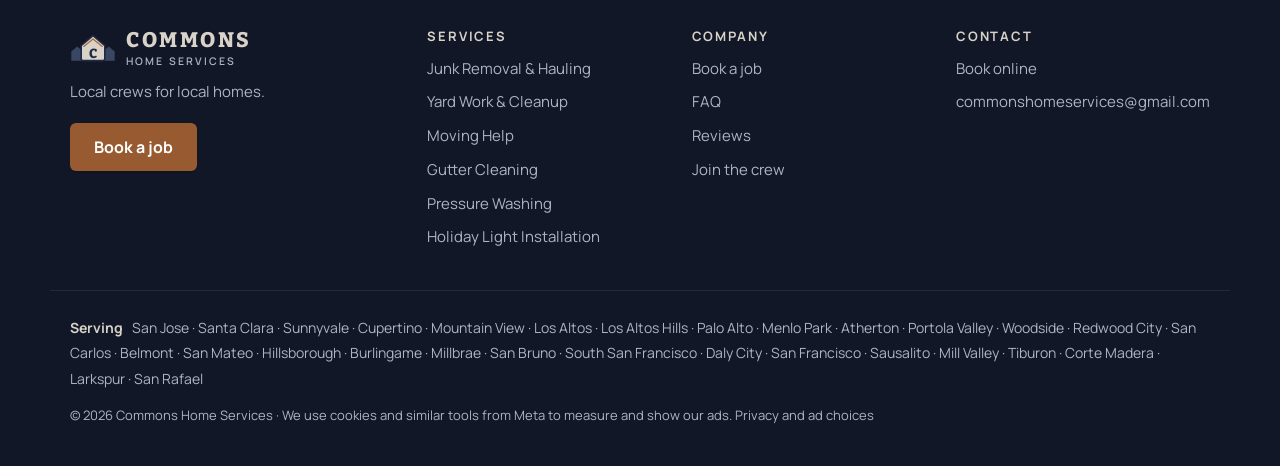
==== commit 535ce07e: "Five new job photos: river rock bed, rock pickup, hardware cloth, wall wash, dump run Co-Authored-By" ====
--- a/index.html
+++ b/index.html
@@ -108,8 +108,8 @@
 <section class="sec">
   <div class="wrap">
     <div class="sec-head reveal"><p class="eyebrow">Recent work</p><h2>Jobs around the Peninsula</h2></div>
-    <div class="carousel reveal" data-count="15" aria-roledescription="carousel" aria-label="Recent work">
-  <div class="track" tabindex="0"><figure class="slide"><img src="img/mulch-red-front-yard.jpg" alt="Front beds along a curved driveway covered in fresh red mulch" loading="lazy" width="1200" height="628"><figcaption>Fresh red mulch out front</figcaption></figure><figure class="slide"><img src="img/mulch-black-fence-gate.jpg" alt="Black mulch and new plants along a cedar fence, above a river rock wall" loading="lazy" width="1200" height="628"><figcaption>Black mulch along the fence</figcaption></figure><figure class="slide"><img src="img/mulch-front-before.jpg" alt="Palm tree beds covered in old, faded mulch" loading="lazy" width="1200" height="628"><figcaption>Mulch refresh, before</figcaption></figure><figure class="slide"><img src="img/mulch-front-dusk.jpg" alt="The same palm beds under fresh red mulch at dusk" loading="lazy" width="1200" height="628"><figcaption>Mulch refresh, after</figcaption></figure><figure class="slide"><img src="img/mulch-black-during.jpg" alt="Black mulch going into beds along a fence, beside a stepping stone path" loading="lazy" width="1200" height="628"><figcaption>Black mulch, during</figcaption></figure><figure class="slide"><img src="img/mulch-black-after.jpg" alt="Beds along the fence covered in fresh black mulch around new plants" loading="lazy" width="1200" height="628"><figcaption>Black mulch, after</figcaption></figure><figure class="slide"><img src="img/mulch-black-stepping-stones.jpg" alt="Black mulch around stepping stones and new plants" loading="lazy" width="1200" height="628"><figcaption>Black mulch and stepping stones</figcaption></figure><figure class="slide"><img src="img/mulch-red-palms.jpg" alt="Palms and flax along the house in fresh red mulch" loading="lazy" width="1200" height="628"><figcaption>Red mulch along the house</figcaption></figure><figure class="slide"><img src="img/mulch-back-before.jpg" alt="Bare soil bed along a backyard fence with mulch bags laid out" loading="lazy" width="1200" height="628"><figcaption>Backyard beds, before</figcaption></figure><figure class="slide"><img src="img/mulch-back-after.jpg" alt="Backyard bed along the fence covered in fresh red mulch" loading="lazy" width="1200" height="628"><figcaption>Backyard beds, after</figcaption></figure><figure class="slide"><img src="img/mulch-back-finished.jpg" alt="Finished backyard with lawn, hammock and mulched beds" loading="lazy" width="1200" height="628"><figcaption>Backyard, finished</figcaption></figure><figure class="slide"><img src="img/mulch-red-island.jpg" alt="Palm island by the street covered in fresh red mulch" loading="lazy" width="1200" height="628"><figcaption>Red mulch around the palms</figcaption></figure><figure class="slide"><img src="img/roof-debris-cleared.jpg" alt="Flat roof after the debris was cleared, with the gutter along its edge" loading="lazy" width="1200" height="628"><figcaption>Roof debris cleared</figcaption></figure><figure class="slide"><img src="img/truck-hauling.jpg" alt="Pickup truck bed full of hauled dirt" loading="lazy" width="1200" height="628"><figcaption>A full load, hauled away</figcaption></figure><figure class="slide"><img src="img/furniture-pickup.jpg" alt="Wooden table and bench set out for pickup" loading="lazy" width="1200" height="628"><figcaption>Furniture pickup</figcaption></figure></div>
+    <div class="carousel reveal" data-count="20" aria-roledescription="carousel" aria-label="Recent work">
+  <div class="track" tabindex="0"><figure class="slide"><img src="img/mulch-red-front-yard.jpg" alt="Front beds along a curved driveway covered in fresh red mulch" loading="lazy" width="1200" height="628"><figcaption>Fresh red mulch out front</figcaption></figure><figure class="slide"><img src="img/rock-mulch-curb.jpg" alt="River rock border, new plants and dark mulch beside a driveway gate" loading="lazy" width="1200" height="628"><figcaption>River rock and new plants by the gate</figcaption></figure><figure class="slide"><img src="img/pressure-wash-wall.jpg" alt="Crew member pressure washing a long wooden retaining wall beside a walkway" loading="lazy" width="1200" height="628"><figcaption>Washing a wood retaining wall</figcaption></figure><figure class="slide"><img src="img/mulch-black-fence-gate.jpg" alt="Black mulch and new plants along a cedar fence, above a river rock wall" loading="lazy" width="1200" height="628"><figcaption>Black mulch along the fence</figcaption></figure><figure class="slide"><img src="img/dump-run-lumber.jpg" alt="Commons truck stacked with old lumber and scrap metal at the transfer station" loading="lazy" width="1200" height="628"><figcaption>A full load at the transfer station</figcaption></figure><figure class="slide"><img src="img/trench-hardware-cloth.jpg" alt="Backyard bed dug out, with a trench and hardware cloth laid flat over the soil" loading="lazy" width="1200" height="628"><figcaption>Hardware cloth going in</figcaption></figure><figure class="slide"><img src="img/rock-pickup.jpg" alt="Truck bed full of paper bags of rock and gravel at the stone yard" loading="lazy" width="1200" height="628"><figcaption>Picking up the rock</figcaption></figure><figure class="slide"><img src="img/mulch-front-before.jpg" alt="Palm tree beds covered in old, faded mulch" loading="lazy" width="1200" height="628"><figcaption>Mulch refresh, before</figcaption></figure><figure class="slide"><img src="img/mulch-front-dusk.jpg" alt="The same palm beds under fresh red mulch at dusk" loading="lazy" width="1200" height="628"><figcaption>Mulch refresh, after</figcaption></figure><figure class="slide"><img src="img/mulch-black-during.jpg" alt="Black mulch going into beds along a fence, beside a stepping stone path" loading="lazy" width="1200" height="628"><figcaption>Black mulch, during</figcaption></figure><figure class="slide"><img src="img/mulch-black-after.jpg" alt="Beds along the fence covered in fresh black mulch around new plants" loading="lazy" width="1200" height="628"><figcaption>Black mulch, after</figcaption></figure><figure class="slide"><img src="img/mulch-black-stepping-stones.jpg" alt="Black mulch around stepping stones and new plants" loading="lazy" width="1200" height="628"><figcaption>Black mulch and stepping stones</figcaption></figure><figure class="slide"><img src="img/mulch-red-palms.jpg" alt="Palms and flax along the house in fresh red mulch" loading="lazy" width="1200" height="628"><figcaption>Red mulch along the house</figcaption></figure><figure class="slide"><img src="img/mulch-back-before.jpg" alt="Bare soil bed along a backyard fence with mulch bags laid out" loading="lazy" width="1200" height="628"><figcaption>Backyard beds, before</figcaption></figure><figure class="slide"><img src="img/mulch-back-after.jpg" alt="Backyard bed along the fence covered in fresh red mulch" loading="lazy" width="1200" height="628"><figcaption>Backyard beds, after</figcaption></figure><figure class="slide"><img src="img/mulch-back-finished.jpg" alt="Finished backyard with lawn, hammock and mulched beds" loading="lazy" width="1200" height="628"><figcaption>Backyard, finished</figcaption></figure><figure class="slide"><img src="img/mulch-red-island.jpg" alt="Palm island by the street covered in fresh red mulch" loading="lazy" width="1200" height="628"><figcaption>Red mulch around the palms</figcaption></figure><figure class="slide"><img src="img/roof-debris-cleared.jpg" alt="Flat roof after the debris was cleared, with the gutter along its edge" loading="lazy" width="1200" height="628"><figcaption>Roof debris cleared</figcaption></figure><figure class="slide"><img src="img/truck-hauling.jpg" alt="Pickup truck bed full of hauled dirt" loading="lazy" width="1200" height="628"><figcaption>A full load, hauled away</figcaption></figure><figure class="slide"><img src="img/furniture-pickup.jpg" alt="Wooden table and bench set out for pickup" loading="lazy" width="1200" height="628"><figcaption>Furniture pickup</figcaption></figure></div>
   <div class="car-ctrl">
     <button class="car-btn prev" aria-label="Previous photo"><svg viewBox="0 0 24 24" fill="none" stroke="currentColor" stroke-width="2" aria-hidden="true"><path d="M15 6l-6 6 6 6"/></svg></button>
     <div class="dots" aria-hidden="true"></div>
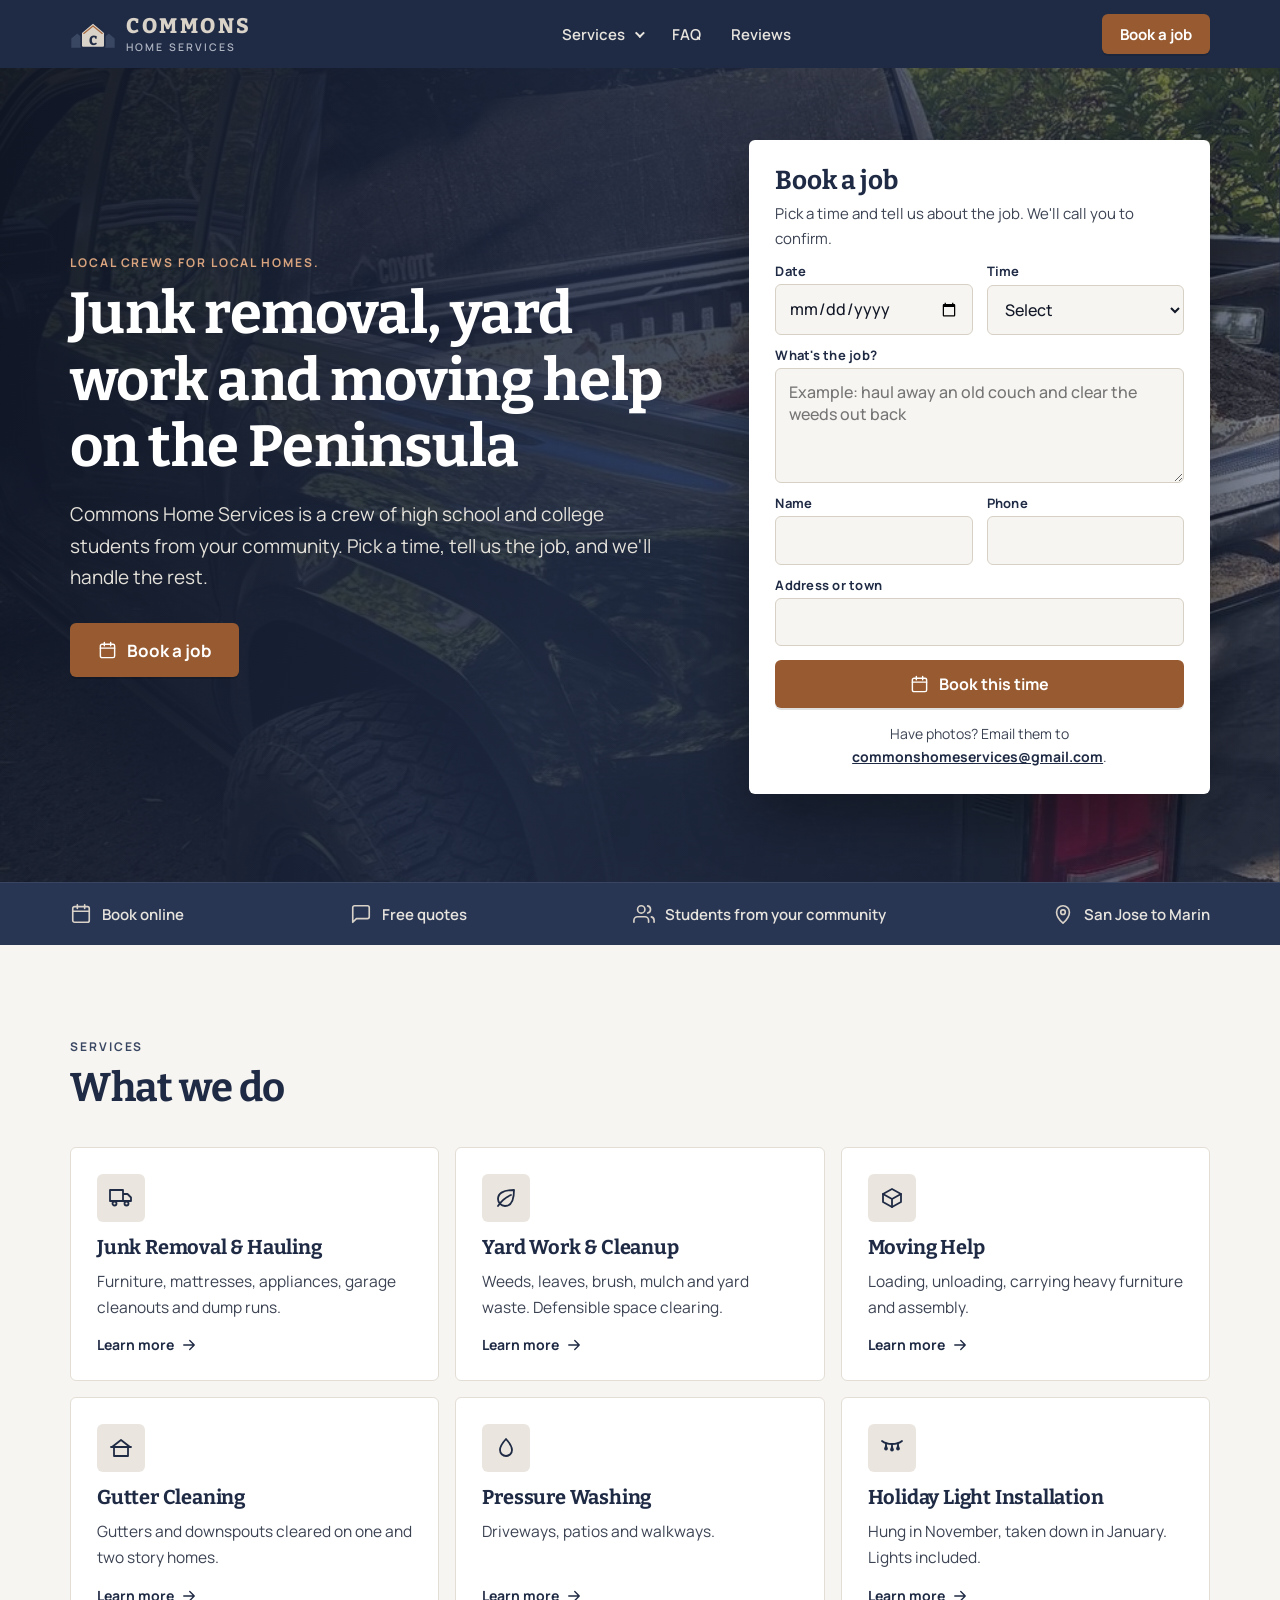
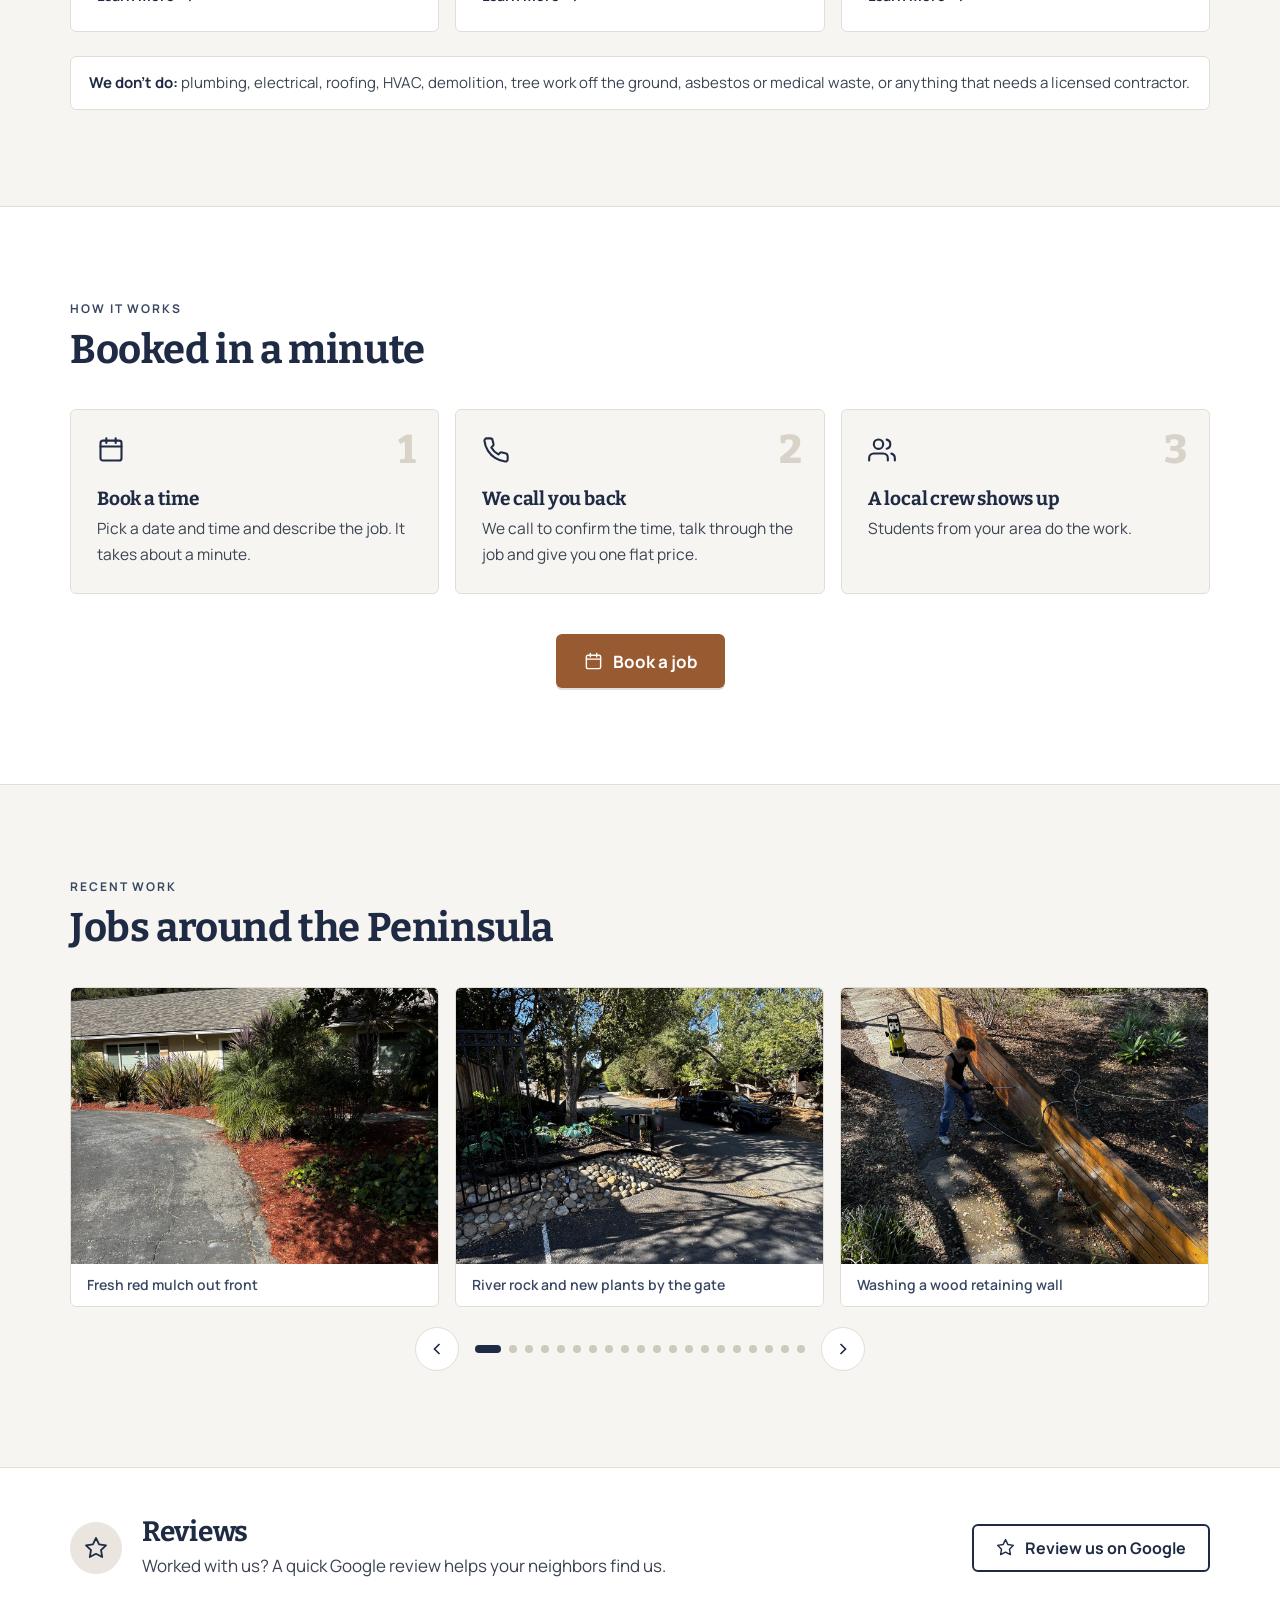
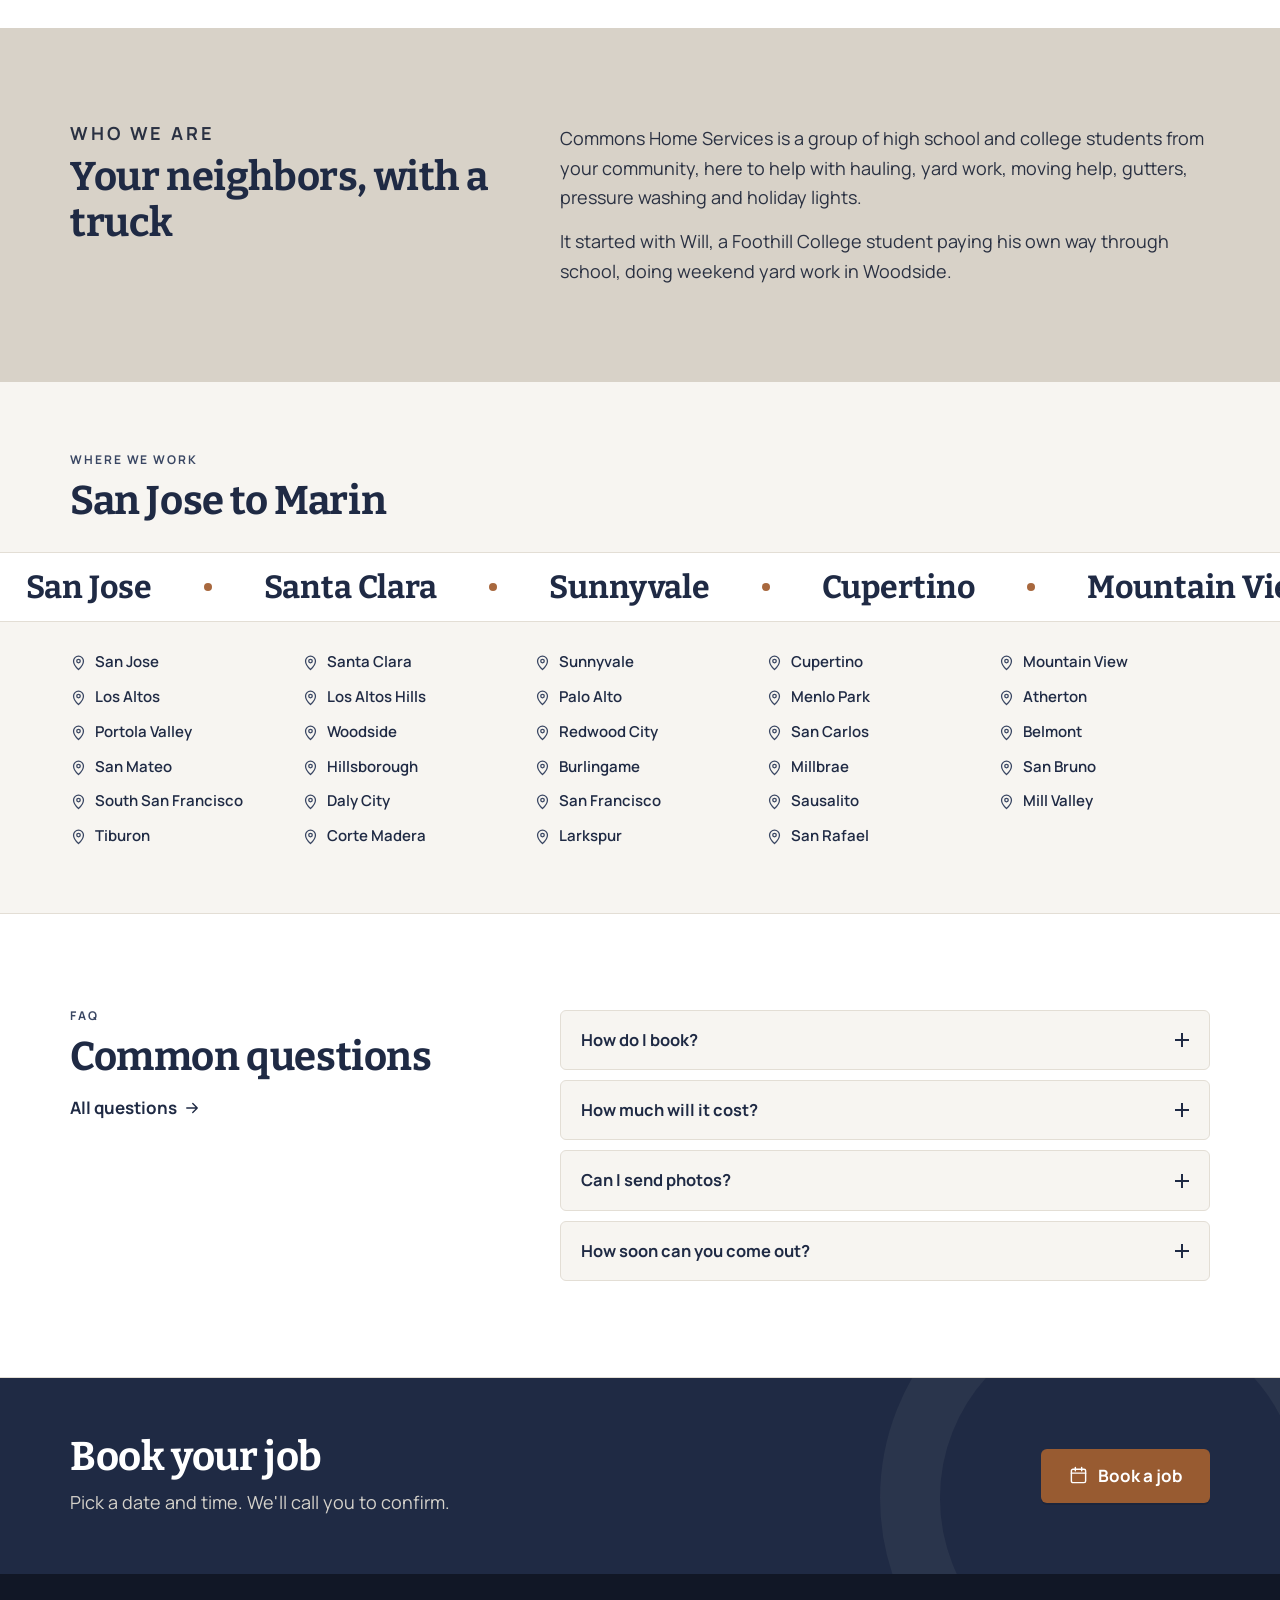
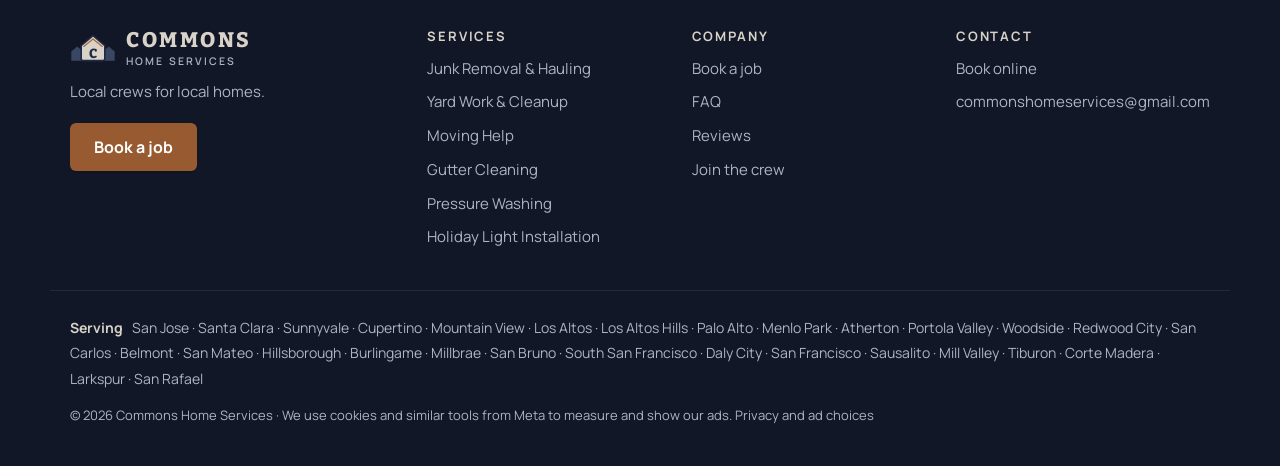
==== commit 907aa115: "iPhone fit: no sideways overflow at 320-430px, roomier form, booking bar stays down over forms; desk" ====
--- a/index.html
+++ b/index.html
@@ -18,9 +18,9 @@
 <link rel="preconnect" href="https://fonts.googleapis.com">
 <link rel="preconnect" href="https://fonts.gstatic.com" crossorigin>
 <link rel="stylesheet" href="https://fonts.googleapis.com/css2?family=Bitter:wght@700;800&family=Manrope:wght@400;500;600;700&display=swap">
-<link rel="stylesheet" href="styles.css?v=153759e3">
+<link rel="stylesheet" href="styles.css?v=e231e9af">
 <script>document.documentElement.classList.add('js');window.COMMONS={"web3forms_key": "7eeca234-f80f-404b-94c5-455190755da7", "booking_hours": [8, 18], "email": "commonshomeservices@gmail.com"};</script>
-<script src="site.js?v=423d979a" defer></script>
+<script src="site.js?v=74d1dad2" defer></script>
 <script type="application/ld+json">{"@context": "https://schema.org", "@type": "HomeAndConstructionBusiness", "name": "Commons Home Services", "slogan": "Local crews for local homes.", "url": "https://commonshomeservices.com/", "image": "https://commonshomeservices.com/img/og.jpg", "email": "commonshomeservices@gmail.com", "areaServed": ["San Jose, CA", "Santa Clara, CA", "Sunnyvale, CA", "Cupertino, CA", "Mountain View, CA", "Los Altos, CA", "Los Altos Hills, CA", "Palo Alto, CA", "Menlo Park, CA", "Atherton, CA", "Portola Valley, CA", "Woodside, CA", "Redwood City, CA", "San Carlos, CA", "Belmont, CA", "San Mateo, CA", "Hillsborough, CA", "Burlingame, CA", "Millbrae, CA", "San Bruno, CA", "South San Francisco, CA", "Daly City, CA", "San Francisco, CA", "Sausalito, CA", "Mill Valley, CA", "Tiburon, CA", "Corte Madera, CA", "Larkspur, CA", "San Rafael, CA"], "hasOfferCatalog": {"@type": "OfferCatalog", "name": "Services", "itemListElement": [{"@type": "Offer", "itemOffered": {"@type": "Service", "name": "Junk Removal & Hauling", "url": "https://commonshomeservices.com/junk-removal.html"}}, {"@type": "Offer", "itemOffered": {"@type": "Service", "name": "Yard Work & Cleanup", "url": "https://commonshomeservices.com/yard-work.html"}}, {"@type": "Offer", "itemOffered": {"@type": "Service", "name": "Moving Help", "url": "https://commonshomeservices.com/moving-help.html"}}, {"@type": "Offer", "itemOffered": {"@type": "Service", "name": "Gutter Cleaning", "url": "https://commonshomeservices.com/gutter-cleaning.html"}}, {"@type": "Offer", "itemOffered": {"@type": "Service", "name": "Pressure Washing", "url": "https://commonshomeservices.com/pressure-washing.html"}}, {"@type": "Offer", "itemOffered": {"@type": "Service", "name": "Holiday Light Installation", "url": "https://commonshomeservices.com/holiday-lights.html"}}]}}</script>
 </head>
 <body>
@@ -45,7 +45,7 @@
 <main id="main">
 
 <section class="hero">
-  <div class="hero-bg" aria-hidden="true"><img src="img/truck-hauling.jpg" alt="" class="on"><img src="img/mulch-red-front-yard.jpg" alt="" class=""><img src="img/furniture-pickup.jpg" alt="" class=""></div>
+  <div class="hero-bg" aria-hidden="true"><img src="img/truck-hauling.jpg" alt="" class="on" fetchpriority="high"><img data-src="img/mulch-red-front-yard.jpg" alt=""><img data-src="img/rock-mulch-curb.jpg" alt=""><img data-src="img/pressure-wash-wall.jpg" alt=""><img data-src="img/mulch-black-fence-gate.jpg" alt=""><img data-src="img/dump-run-lumber.jpg" alt=""><img data-src="img/trench-hardware-cloth.jpg" alt=""><img data-src="img/rock-pickup.jpg" alt=""><img data-src="img/mulch-front-before.jpg" alt=""><img data-src="img/mulch-front-dusk.jpg" alt=""><img data-src="img/mulch-black-during.jpg" alt=""><img data-src="img/mulch-black-after.jpg" alt=""><img data-src="img/mulch-black-stepping-stones.jpg" alt=""><img data-src="img/mulch-red-palms.jpg" alt=""><img data-src="img/mulch-back-before.jpg" alt=""><img data-src="img/mulch-back-after.jpg" alt=""><img data-src="img/mulch-back-finished.jpg" alt=""><img data-src="img/mulch-red-island.jpg" alt=""><img data-src="img/roof-debris-cleared.jpg" alt=""><img data-src="img/mulch-front-pallet.jpg" alt=""><img data-src="img/mulch-front-dusk-2.jpg" alt=""><img data-src="img/mulch-front-truck.jpg" alt=""><img data-src="img/mulch-red-garage.jpg" alt=""></div>
   <div class="wrap hero-grid">
     <div class="hero-copy">
       <p class="eyebrow">Local crews for local homes.</p>
--- a/styles.css
+++ b/styles.css
@@ -319,3 +319,26 @@
   .js .reveal{opacity:1;transform:none}
   .marquee-track{flex-wrap:wrap;width:auto}
 }
+
+/* ---------- phones only (Will, 10/25). Nothing below reaches 640px and up, so tablet and desktop are untouched. */
+@media (max-width:639px){
+  /* a carousel's dots row could outgrow the screen (20 photos = 20 dots), which made the whole page wider
+     than the phone and pushed the arrows off the edges. 8+ photos: arrows and swipe only. */
+  .car-ctrl{gap:12px}
+  .dots{flex-wrap:wrap;justify-content:center;min-width:0}
+  .carousel:has(.slide:nth-child(8)) .dots{display:none}
+  .form-card{padding:22px 18px}
+}
+@media (max-width:479px){
+  .row.two{grid-template-columns:1fr}   /* date/time and name/phone stack instead of sharing ~300px */
+}
+@media (max-width:359px){
+  /* 320px iPhones (first SE): the header row and the long email address were 14-16px too wide */
+  .bar{gap:8px}
+  .brand{gap:6px}
+  .bar-actions .btn-sm{padding:0 10px}
+  p a{overflow-wrap:anywhere}
+}
+@media (max-width:639px) and (prefers-reduced-motion:reduce){
+  .marquee{display:none}   /* the still marquee stacks every town twice; the town list below already names them */
+}
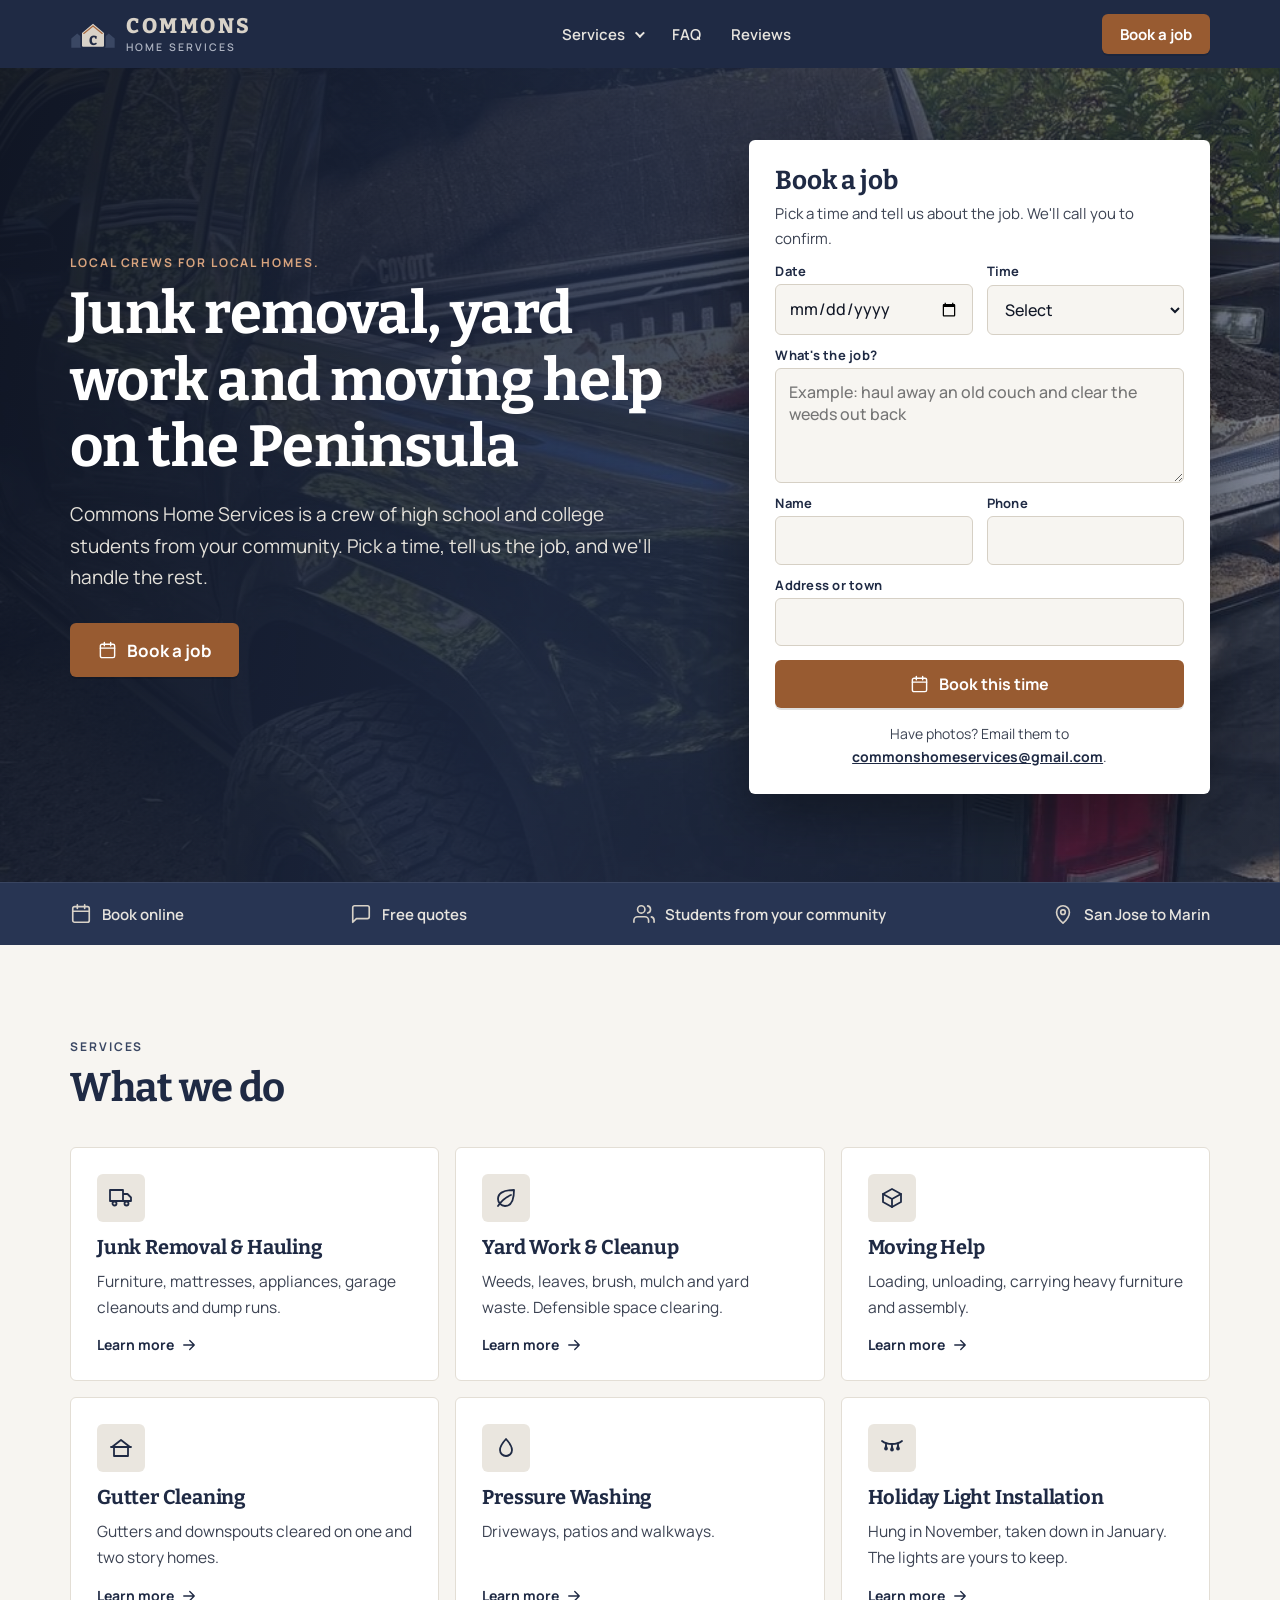
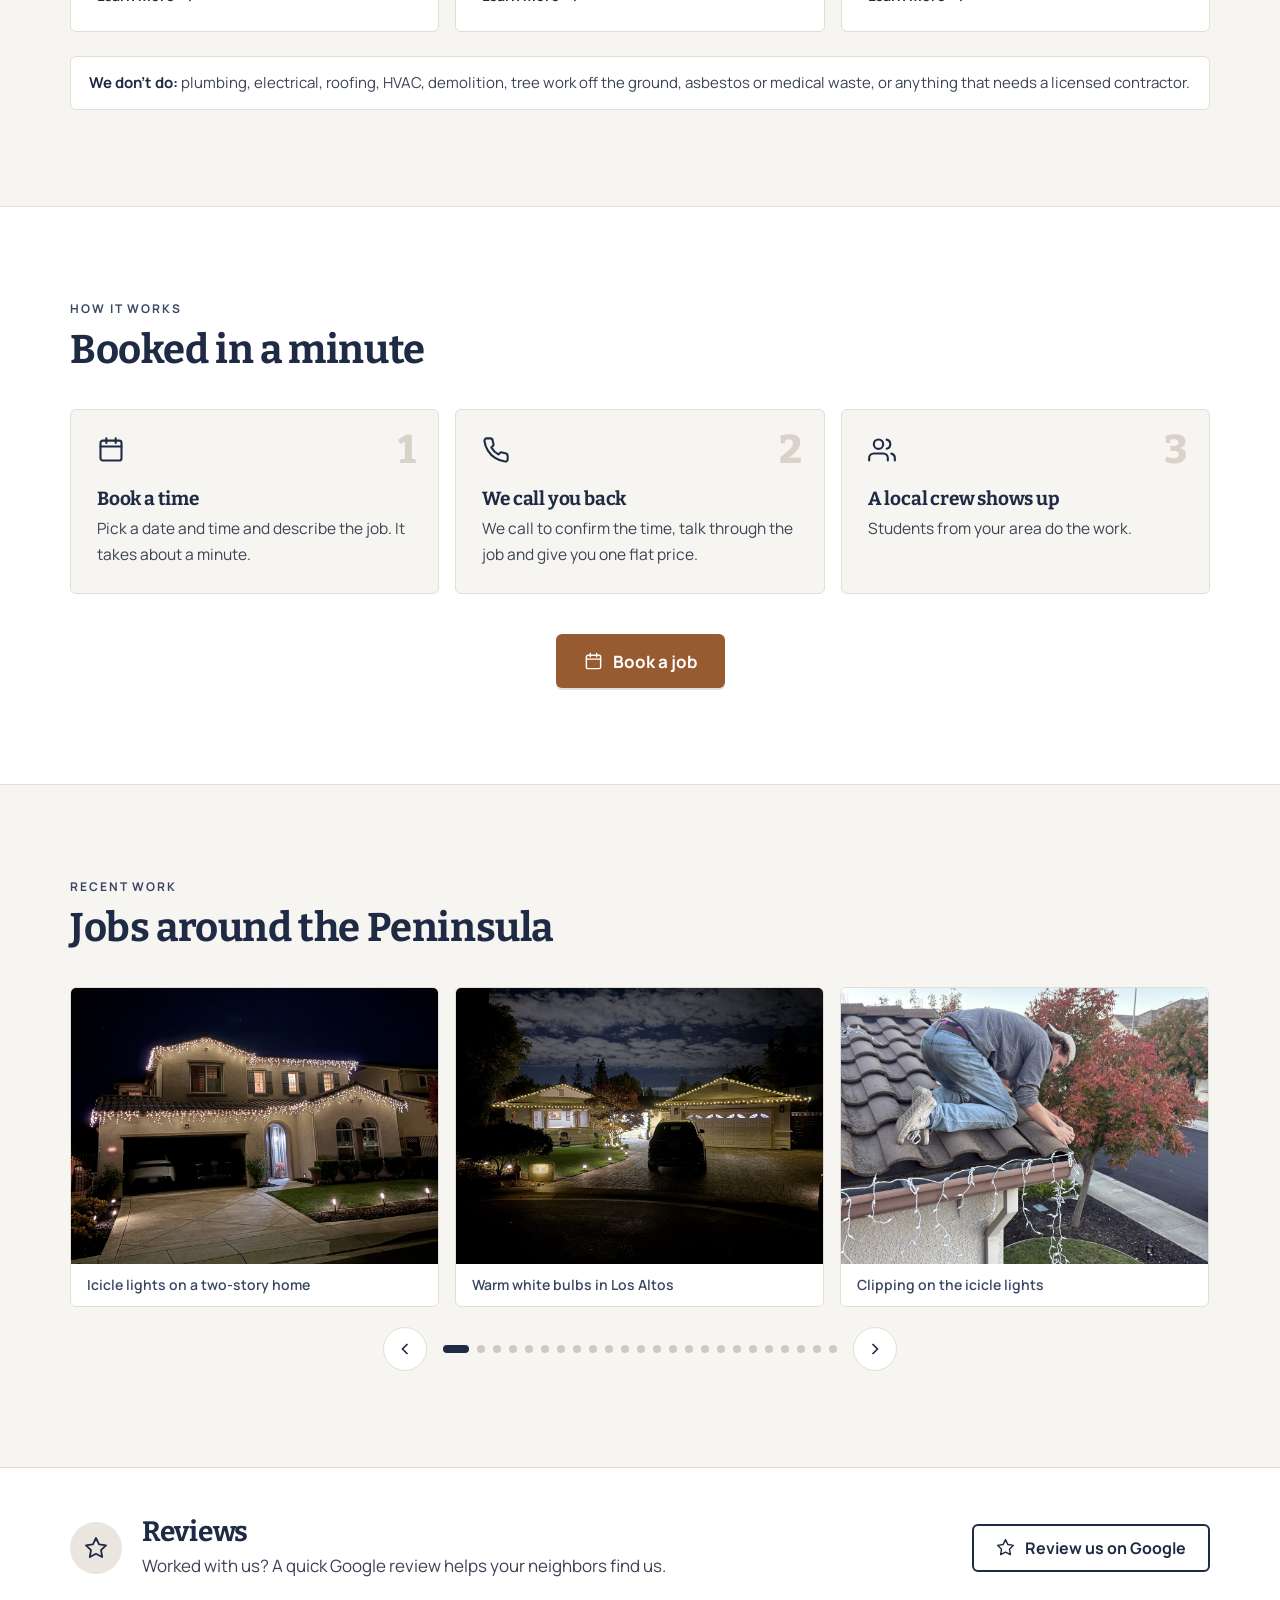
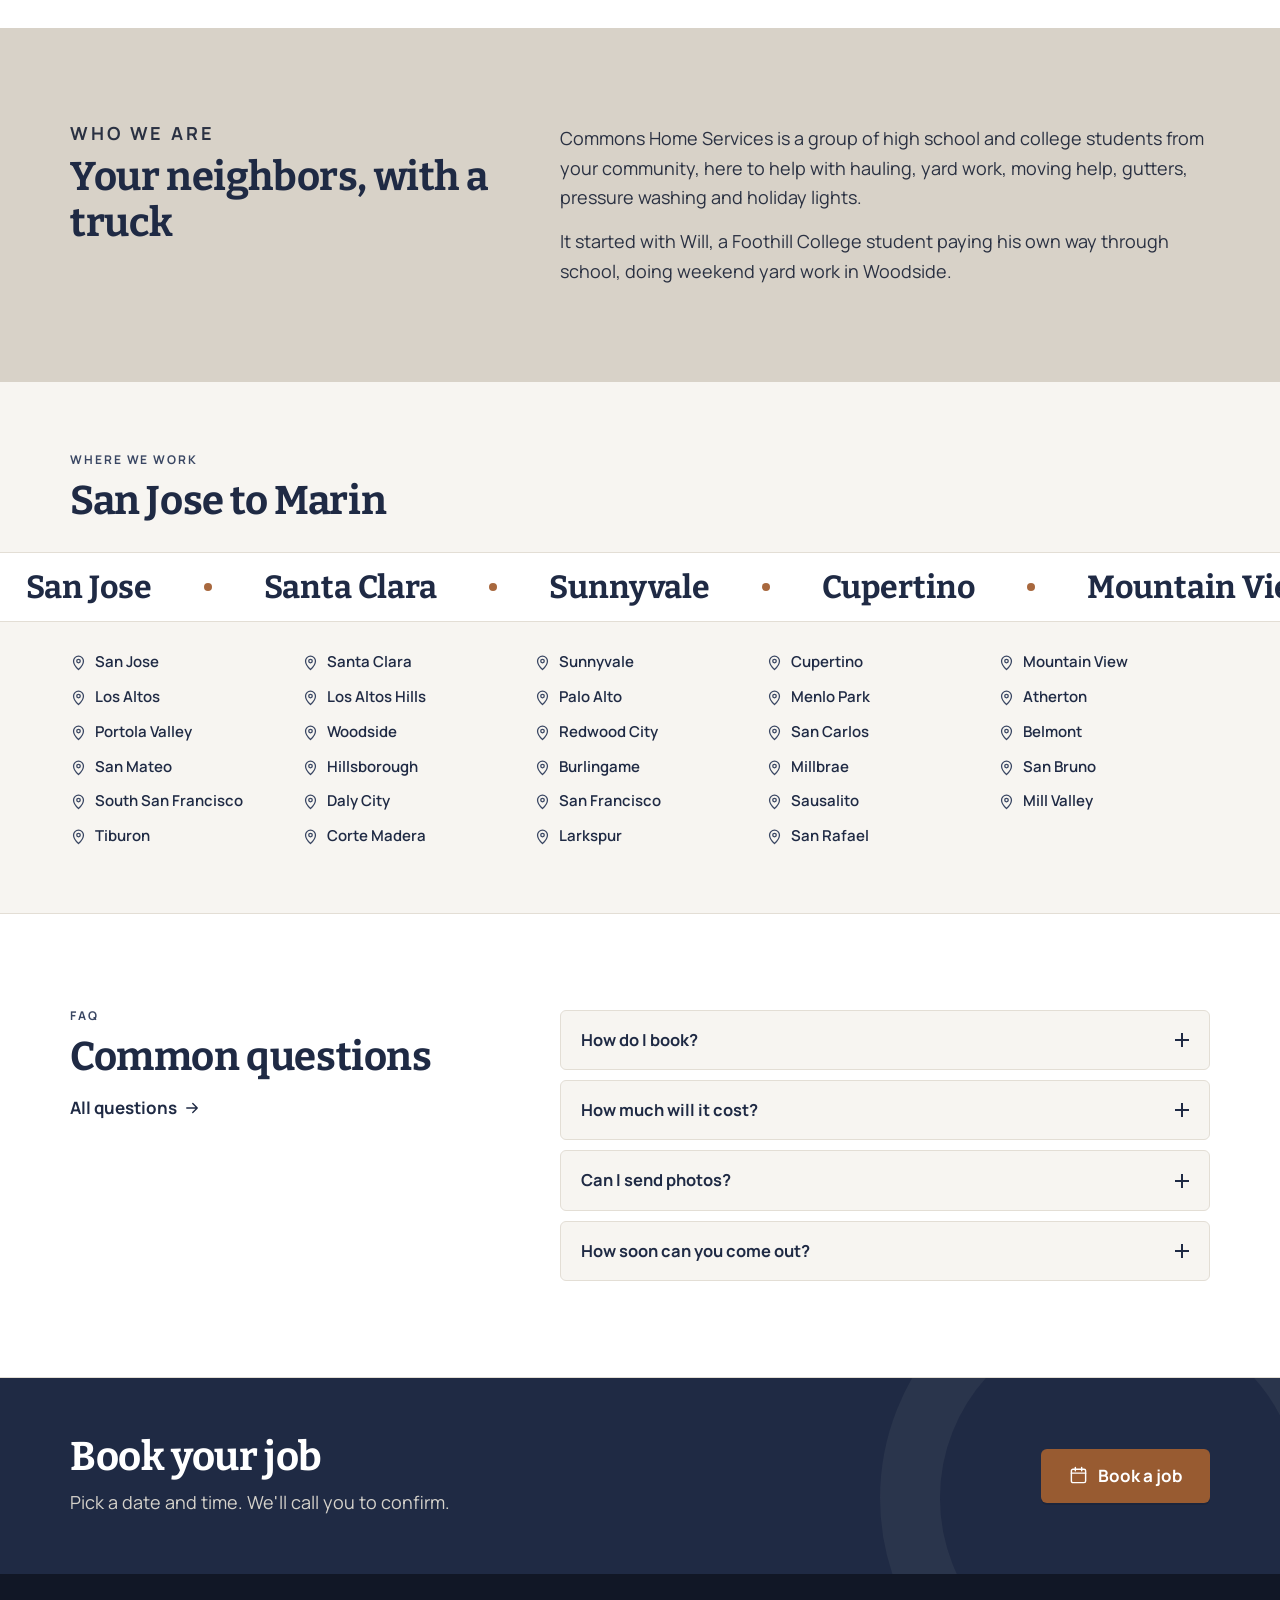
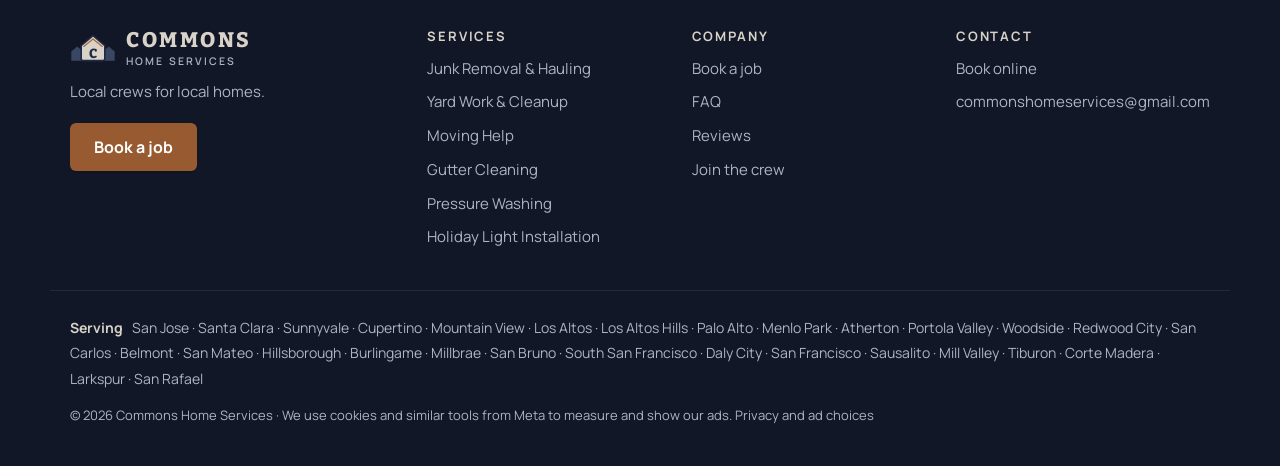
==== commit d300fb17: "Holiday lights photos: 4 lead the homepage carousel, 5 on Holiday Lights Five lights jobs (icicle tw" ====
--- a/index.html
+++ b/index.html
@@ -45,7 +45,7 @@
 <main id="main">
 
 <section class="hero">
-  <div class="hero-bg" aria-hidden="true"><img src="img/truck-hauling.jpg" alt="" class="on" fetchpriority="high"><img data-src="img/mulch-red-front-yard.jpg" alt=""><img data-src="img/rock-mulch-curb.jpg" alt=""><img data-src="img/pressure-wash-wall.jpg" alt=""><img data-src="img/mulch-black-fence-gate.jpg" alt=""><img data-src="img/dump-run-lumber.jpg" alt=""><img data-src="img/trench-hardware-cloth.jpg" alt=""><img data-src="img/rock-pickup.jpg" alt=""><img data-src="img/mulch-front-before.jpg" alt=""><img data-src="img/mulch-front-dusk.jpg" alt=""><img data-src="img/mulch-black-during.jpg" alt=""><img data-src="img/mulch-black-after.jpg" alt=""><img data-src="img/mulch-black-stepping-stones.jpg" alt=""><img data-src="img/mulch-red-palms.jpg" alt=""><img data-src="img/mulch-back-before.jpg" alt=""><img data-src="img/mulch-back-after.jpg" alt=""><img data-src="img/mulch-back-finished.jpg" alt=""><img data-src="img/mulch-red-island.jpg" alt=""><img data-src="img/roof-debris-cleared.jpg" alt=""><img data-src="img/mulch-front-pallet.jpg" alt=""><img data-src="img/mulch-front-dusk-2.jpg" alt=""><img data-src="img/mulch-front-truck.jpg" alt=""><img data-src="img/mulch-red-garage.jpg" alt=""></div>
+  <div class="hero-bg" aria-hidden="true"><img src="img/truck-hauling.jpg" alt="" class="on" fetchpriority="high"><img data-src="img/mulch-red-front-yard.jpg" alt=""><img data-src="img/lights-icicle-night.jpg" alt=""><img data-src="img/lights-los-altos-wide.jpg" alt=""><img data-src="img/lights-icicle-install.jpg" alt=""><img data-src="img/lights-cottage-dusk.jpg" alt=""><img data-src="img/rock-mulch-curb.jpg" alt=""><img data-src="img/pressure-wash-wall.jpg" alt=""><img data-src="img/mulch-black-fence-gate.jpg" alt=""><img data-src="img/dump-run-lumber.jpg" alt=""><img data-src="img/trench-hardware-cloth.jpg" alt=""><img data-src="img/rock-pickup.jpg" alt=""><img data-src="img/mulch-front-before.jpg" alt=""><img data-src="img/mulch-front-dusk.jpg" alt=""><img data-src="img/mulch-black-during.jpg" alt=""><img data-src="img/mulch-black-after.jpg" alt=""><img data-src="img/mulch-black-stepping-stones.jpg" alt=""><img data-src="img/mulch-red-palms.jpg" alt=""><img data-src="img/mulch-back-before.jpg" alt=""><img data-src="img/mulch-back-after.jpg" alt=""><img data-src="img/mulch-back-finished.jpg" alt=""><img data-src="img/mulch-red-island.jpg" alt=""><img data-src="img/roof-debris-cleared.jpg" alt=""><img data-src="img/mulch-front-pallet.jpg" alt=""><img data-src="img/mulch-front-dusk-2.jpg" alt=""><img data-src="img/mulch-front-truck.jpg" alt=""><img data-src="img/mulch-red-garage.jpg" alt=""><img data-src="img/lights-los-altos-above.jpg" alt=""></div>
   <div class="wrap hero-grid">
     <div class="hero-copy">
       <p class="eyebrow">Local crews for local homes.</p>
@@ -91,7 +91,7 @@
       <span class="more">Learn more <svg class="arr" viewBox="0 0 24 24" fill="none" stroke="currentColor" stroke-width="1.8" stroke-linecap="round" stroke-linejoin="round" aria-hidden="true"><path d="M5 12h14M13 6l6 6-6 6"/></svg></span></a><a class="svc-card reveal" href="pressure-washing.html">
       <span class="svc-ico"><svg class="ico" viewBox="0 0 24 24" fill="none" stroke="currentColor" stroke-width="1.8" stroke-linecap="round" stroke-linejoin="round" aria-hidden="true"><path d="M12 3s6 6.5 6 11a6 6 0 0 1-12 0c0-4.5 6-11 6-11z"/></svg></span><h3>Pressure Washing</h3><p>Driveways, patios and walkways.</p>
       <span class="more">Learn more <svg class="arr" viewBox="0 0 24 24" fill="none" stroke="currentColor" stroke-width="1.8" stroke-linecap="round" stroke-linejoin="round" aria-hidden="true"><path d="M5 12h14M13 6l6 6-6 6"/></svg></span></a><a class="svc-card reveal" href="holiday-lights.html">
-      <span class="svc-ico"><svg class="ico" viewBox="0 0 24 24" fill="none" stroke="currentColor" stroke-width="1.8" stroke-linecap="round" stroke-linejoin="round" aria-hidden="true"><path d="M2 5c5 4 15 4 20 0"/><path d="M6 7.5v2.5M12 8.5v2.5M18 7.5v2.5"/><path d="M5 12.5a1 1 0 0 0 2 0l-1-2.5zM11 13.5a1 1 0 0 0 2 0l-1-2.5zM17 12.5a1 1 0 0 0 2 0l-1-2.5z"/></svg></span><h3>Holiday Light Installation</h3><p>Hung in November, taken down in January. Lights included.</p>
+      <span class="svc-ico"><svg class="ico" viewBox="0 0 24 24" fill="none" stroke="currentColor" stroke-width="1.8" stroke-linecap="round" stroke-linejoin="round" aria-hidden="true"><path d="M2 5c5 4 15 4 20 0"/><path d="M6 7.5v2.5M12 8.5v2.5M18 7.5v2.5"/><path d="M5 12.5a1 1 0 0 0 2 0l-1-2.5zM11 13.5a1 1 0 0 0 2 0l-1-2.5zM17 12.5a1 1 0 0 0 2 0l-1-2.5z"/></svg></span><h3>Holiday Light Installation</h3><p>Hung in November, taken down in January. The lights are yours to keep.</p>
       <span class="more">Learn more <svg class="arr" viewBox="0 0 24 24" fill="none" stroke="currentColor" stroke-width="1.8" stroke-linecap="round" stroke-linejoin="round" aria-hidden="true"><path d="M5 12h14M13 6l6 6-6 6"/></svg></span></a></div>
     <p class="dont-line reveal"><strong>We don't do:</strong> plumbing, electrical, roofing, HVAC, demolition, tree work off the ground, asbestos or medical waste, or anything that needs a licensed contractor.</p>
   </div>
@@ -108,8 +108,8 @@
 <section class="sec">
   <div class="wrap">
     <div class="sec-head reveal"><p class="eyebrow">Recent work</p><h2>Jobs around the Peninsula</h2></div>
-    <div class="carousel reveal" data-count="20" aria-roledescription="carousel" aria-label="Recent work">
-  <div class="track" tabindex="0"><figure class="slide"><img src="img/mulch-red-front-yard.jpg" alt="Front beds along a curved driveway covered in fresh red mulch" loading="lazy" width="1200" height="628"><figcaption>Fresh red mulch out front</figcaption></figure><figure class="slide"><img src="img/rock-mulch-curb.jpg" alt="River rock border, new plants and dark mulch beside a driveway gate" loading="lazy" width="1200" height="628"><figcaption>River rock and new plants by the gate</figcaption></figure><figure class="slide"><img src="img/pressure-wash-wall.jpg" alt="Crew member pressure washing a long wooden retaining wall beside a walkway" loading="lazy" width="1200" height="628"><figcaption>Washing a wood retaining wall</figcaption></figure><figure class="slide"><img src="img/mulch-black-fence-gate.jpg" alt="Black mulch and new plants along a cedar fence, above a river rock wall" loading="lazy" width="1200" height="628"><figcaption>Black mulch along the fence</figcaption></figure><figure class="slide"><img src="img/dump-run-lumber.jpg" alt="Commons truck stacked with old lumber and scrap metal at the transfer station" loading="lazy" width="1200" height="628"><figcaption>A full load at the transfer station</figcaption></figure><figure class="slide"><img src="img/trench-hardware-cloth.jpg" alt="Backyard bed dug out, with a trench and hardware cloth laid flat over the soil" loading="lazy" width="1200" height="628"><figcaption>Hardware cloth going in</figcaption></figure><figure class="slide"><img src="img/rock-pickup.jpg" alt="Truck bed full of paper bags of rock and gravel at the stone yard" loading="lazy" width="1200" height="628"><figcaption>Picking up the rock</figcaption></figure><figure class="slide"><img src="img/mulch-front-before.jpg" alt="Palm tree beds covered in old, faded mulch" loading="lazy" width="1200" height="628"><figcaption>Mulch refresh, before</figcaption></figure><figure class="slide"><img src="img/mulch-front-dusk.jpg" alt="The same palm beds under fresh red mulch at dusk" loading="lazy" width="1200" height="628"><figcaption>Mulch refresh, after</figcaption></figure><figure class="slide"><img src="img/mulch-black-during.jpg" alt="Black mulch going into beds along a fence, beside a stepping stone path" loading="lazy" width="1200" height="628"><figcaption>Black mulch, during</figcaption></figure><figure class="slide"><img src="img/mulch-black-after.jpg" alt="Beds along the fence covered in fresh black mulch around new plants" loading="lazy" width="1200" height="628"><figcaption>Black mulch, after</figcaption></figure><figure class="slide"><img src="img/mulch-black-stepping-stones.jpg" alt="Black mulch around stepping stones and new plants" loading="lazy" width="1200" height="628"><figcaption>Black mulch and stepping stones</figcaption></figure><figure class="slide"><img src="img/mulch-red-palms.jpg" alt="Palms and flax along the house in fresh red mulch" loading="lazy" width="1200" height="628"><figcaption>Red mulch along the house</figcaption></figure><figure class="slide"><img src="img/mulch-back-before.jpg" alt="Bare soil bed along a backyard fence with mulch bags laid out" loading="lazy" width="1200" height="628"><figcaption>Backyard beds, before</figcaption></figure><figure class="slide"><img src="img/mulch-back-after.jpg" alt="Backyard bed along the fence covered in fresh red mulch" loading="lazy" width="1200" height="628"><figcaption>Backyard beds, after</figcaption></figure><figure class="slide"><img src="img/mulch-back-finished.jpg" alt="Finished backyard with lawn, hammock and mulched beds" loading="lazy" width="1200" height="628"><figcaption>Backyard, finished</figcaption></figure><figure class="slide"><img src="img/mulch-red-island.jpg" alt="Palm island by the street covered in fresh red mulch" loading="lazy" width="1200" height="628"><figcaption>Red mulch around the palms</figcaption></figure><figure class="slide"><img src="img/roof-debris-cleared.jpg" alt="Flat roof after the debris was cleared, with the gutter along its edge" loading="lazy" width="1200" height="628"><figcaption>Roof debris cleared</figcaption></figure><figure class="slide"><img src="img/truck-hauling.jpg" alt="Pickup truck bed full of hauled dirt" loading="lazy" width="1200" height="628"><figcaption>A full load, hauled away</figcaption></figure><figure class="slide"><img src="img/furniture-pickup.jpg" alt="Wooden table and bench set out for pickup" loading="lazy" width="1200" height="628"><figcaption>Furniture pickup</figcaption></figure></div>
+    <div class="carousel reveal" data-count="24" aria-roledescription="carousel" aria-label="Recent work">
+  <div class="track" tabindex="0"><figure class="slide"><img src="img/lights-icicle-night.jpg" alt="Two-story stucco home lit with warm white icicle lights along both rooflines at night" loading="lazy" width="1200" height="628"><figcaption>Icicle lights on a two-story home</figcaption></figure><figure class="slide"><img src="img/lights-los-altos-wide.jpg" alt="Single-story home in Los Altos with warm white bulb lights along every roofline under a cloudy night sky" loading="lazy" width="1200" height="628"><figcaption>Warm white bulbs in Los Altos</figcaption></figure><figure class="slide"><img src="img/lights-icicle-install.jpg" alt="Crew member on a tile roof clipping icicle lights onto the gutter" loading="lazy" width="1200" height="628"><figcaption>Clipping on the icicle lights</figcaption></figure><figure class="slide"><img src="img/lights-cottage-dusk.jpg" alt="Cottage behind a white picket fence with warm white bulb lights along the roofline at dusk" loading="lazy" width="1200" height="628"><figcaption>Bulb lights on a cottage at dusk</figcaption></figure><figure class="slide"><img src="img/mulch-red-front-yard.jpg" alt="Front beds along a curved driveway covered in fresh red mulch" loading="lazy" width="1200" height="628"><figcaption>Fresh red mulch out front</figcaption></figure><figure class="slide"><img src="img/rock-mulch-curb.jpg" alt="River rock border, new plants and dark mulch beside a driveway gate" loading="lazy" width="1200" height="628"><figcaption>River rock and new plants by the gate</figcaption></figure><figure class="slide"><img src="img/pressure-wash-wall.jpg" alt="Crew member pressure washing a long wooden retaining wall beside a walkway" loading="lazy" width="1200" height="628"><figcaption>Washing a wood retaining wall</figcaption></figure><figure class="slide"><img src="img/mulch-black-fence-gate.jpg" alt="Black mulch and new plants along a cedar fence, above a river rock wall" loading="lazy" width="1200" height="628"><figcaption>Black mulch along the fence</figcaption></figure><figure class="slide"><img src="img/dump-run-lumber.jpg" alt="Commons truck stacked with old lumber and scrap metal at the transfer station" loading="lazy" width="1200" height="628"><figcaption>A full load at the transfer station</figcaption></figure><figure class="slide"><img src="img/trench-hardware-cloth.jpg" alt="Backyard bed dug out, with a trench and hardware cloth laid flat over the soil" loading="lazy" width="1200" height="628"><figcaption>Hardware cloth going in</figcaption></figure><figure class="slide"><img src="img/rock-pickup.jpg" alt="Truck bed full of paper bags of rock and gravel at the stone yard" loading="lazy" width="1200" height="628"><figcaption>Picking up the rock</figcaption></figure><figure class="slide"><img src="img/mulch-front-before.jpg" alt="Palm tree beds covered in old, faded mulch" loading="lazy" width="1200" height="628"><figcaption>Mulch refresh, before</figcaption></figure><figure class="slide"><img src="img/mulch-front-dusk.jpg" alt="The same palm beds under fresh red mulch at dusk" loading="lazy" width="1200" height="628"><figcaption>Mulch refresh, after</figcaption></figure><figure class="slide"><img src="img/mulch-black-during.jpg" alt="Black mulch going into beds along a fence, beside a stepping stone path" loading="lazy" width="1200" height="628"><figcaption>Black mulch, during</figcaption></figure><figure class="slide"><img src="img/mulch-black-after.jpg" alt="Beds along the fence covered in fresh black mulch around new plants" loading="lazy" width="1200" height="628"><figcaption>Black mulch, after</figcaption></figure><figure class="slide"><img src="img/mulch-black-stepping-stones.jpg" alt="Black mulch around stepping stones and new plants" loading="lazy" width="1200" height="628"><figcaption>Black mulch and stepping stones</figcaption></figure><figure class="slide"><img src="img/mulch-red-palms.jpg" alt="Palms and flax along the house in fresh red mulch" loading="lazy" width="1200" height="628"><figcaption>Red mulch along the house</figcaption></figure><figure class="slide"><img src="img/mulch-back-before.jpg" alt="Bare soil bed along a backyard fence with mulch bags laid out" loading="lazy" width="1200" height="628"><figcaption>Backyard beds, before</figcaption></figure><figure class="slide"><img src="img/mulch-back-after.jpg" alt="Backyard bed along the fence covered in fresh red mulch" loading="lazy" width="1200" height="628"><figcaption>Backyard beds, after</figcaption></figure><figure class="slide"><img src="img/mulch-back-finished.jpg" alt="Finished backyard with lawn, hammock and mulched beds" loading="lazy" width="1200" height="628"><figcaption>Backyard, finished</figcaption></figure><figure class="slide"><img src="img/mulch-red-island.jpg" alt="Palm island by the street covered in fresh red mulch" loading="lazy" width="1200" height="628"><figcaption>Red mulch around the palms</figcaption></figure><figure class="slide"><img src="img/roof-debris-cleared.jpg" alt="Flat roof after the debris was cleared, with the gutter along its edge" loading="lazy" width="1200" height="628"><figcaption>Roof debris cleared</figcaption></figure><figure class="slide"><img src="img/truck-hauling.jpg" alt="Pickup truck bed full of hauled dirt" loading="lazy" width="1200" height="628"><figcaption>A full load, hauled away</figcaption></figure><figure class="slide"><img src="img/furniture-pickup.jpg" alt="Wooden table and bench set out for pickup" loading="lazy" width="1200" height="628"><figcaption>Furniture pickup</figcaption></figure></div>
   <div class="car-ctrl">
     <button class="car-btn prev" aria-label="Previous photo"><svg viewBox="0 0 24 24" fill="none" stroke="currentColor" stroke-width="2" aria-hidden="true"><path d="M15 6l-6 6 6 6"/></svg></button>
     <div class="dots" aria-hidden="true"></div>
